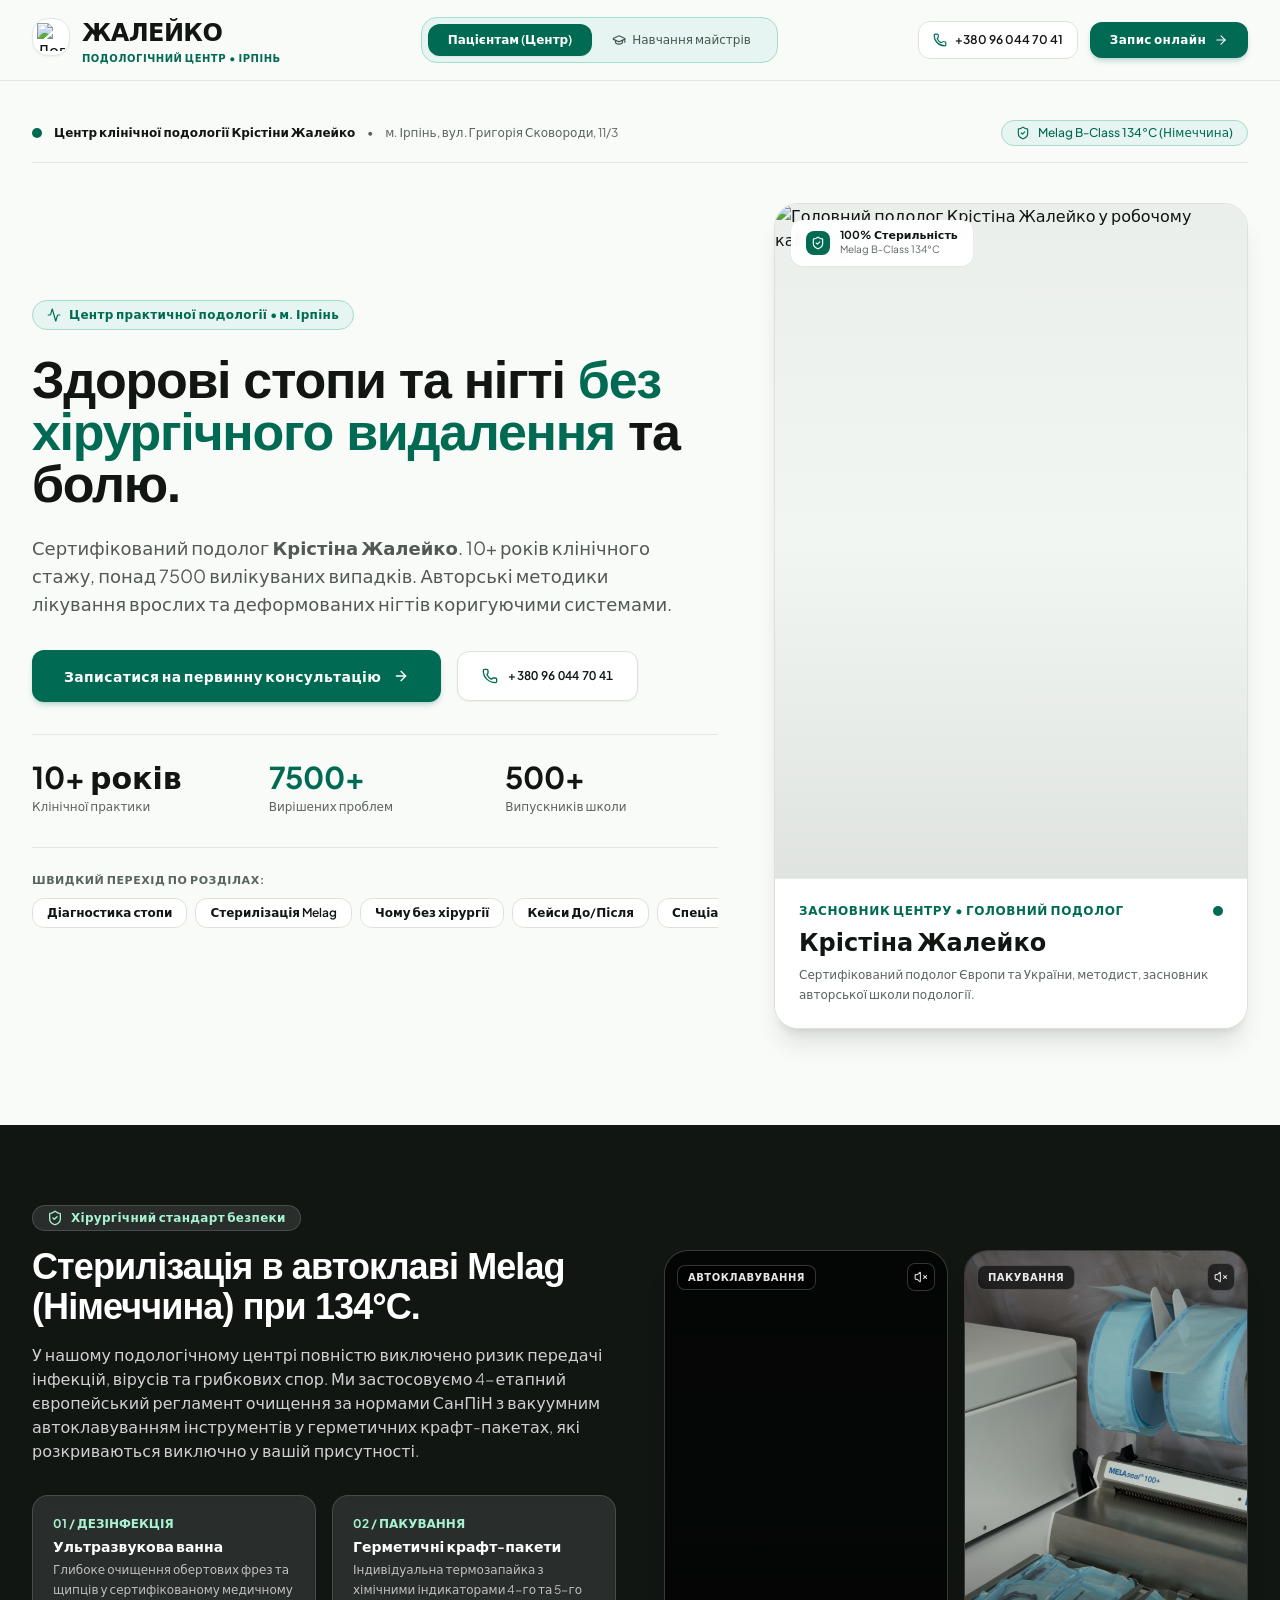
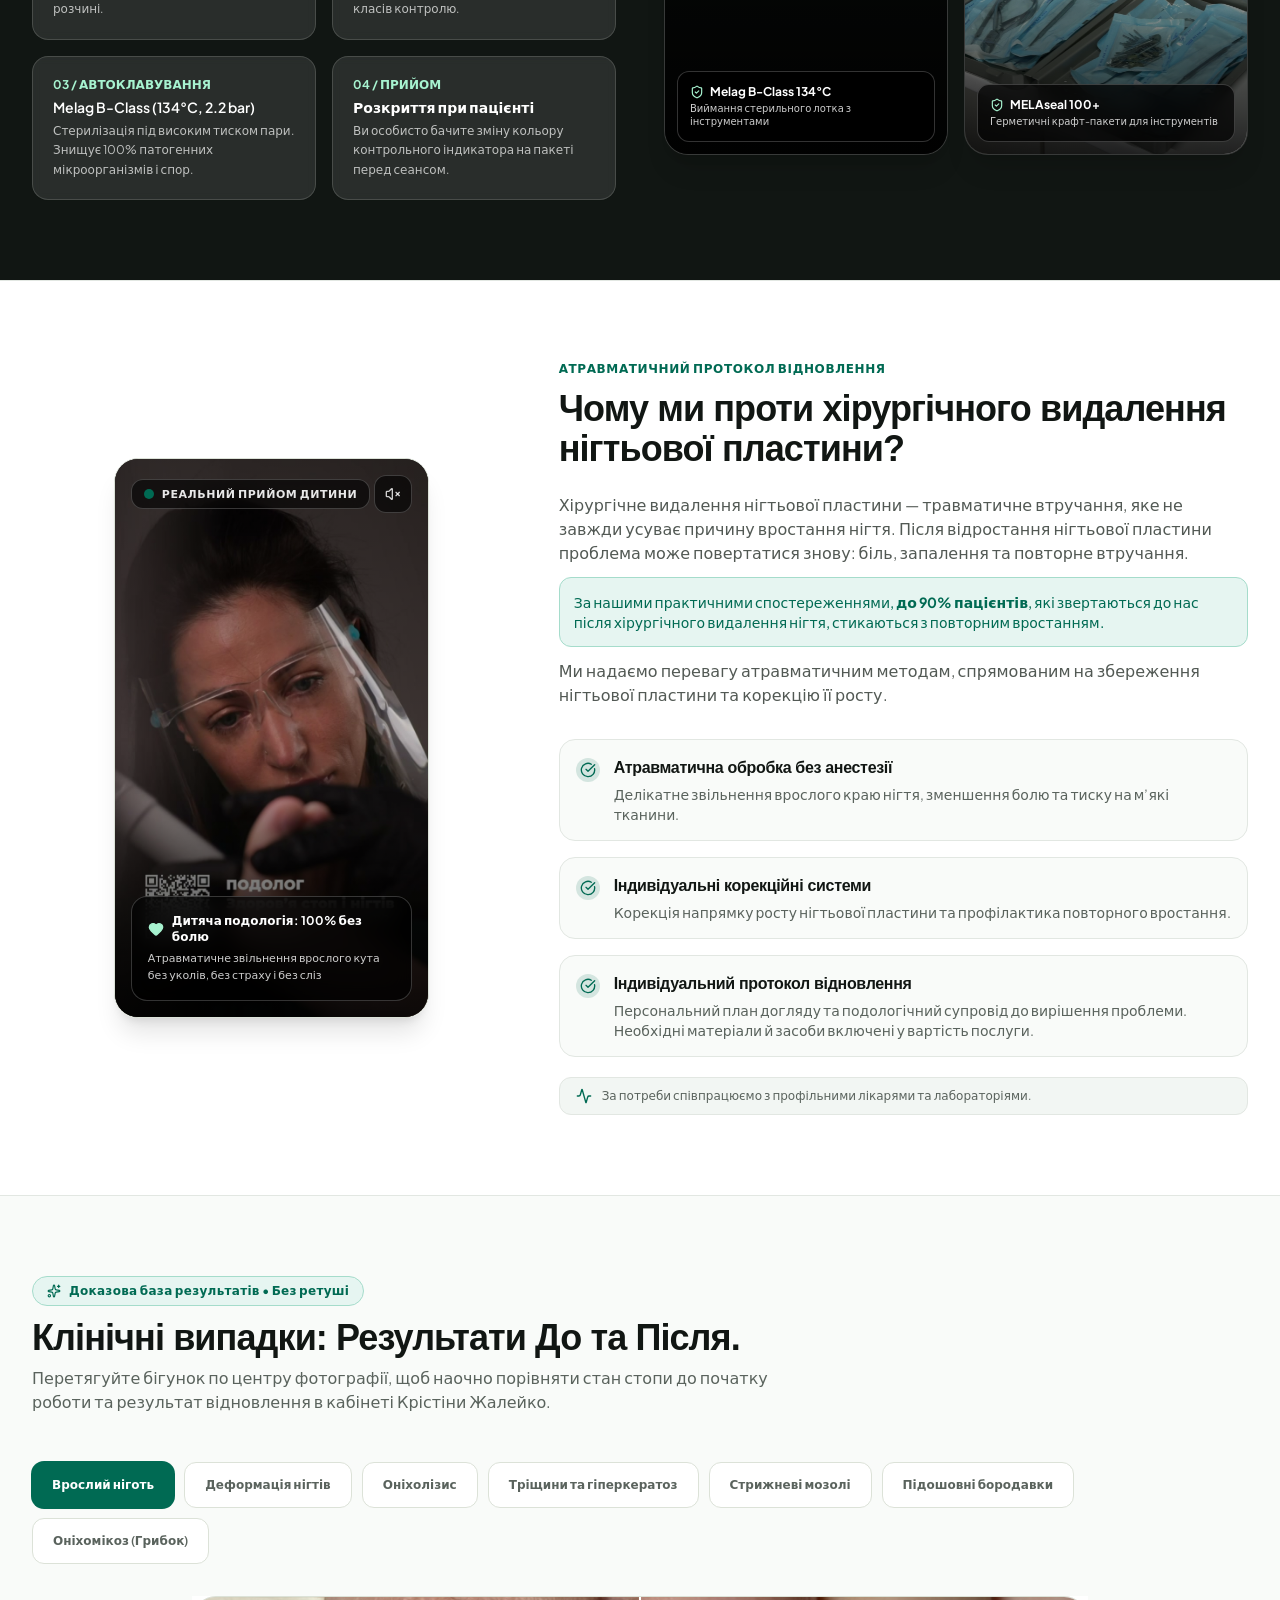
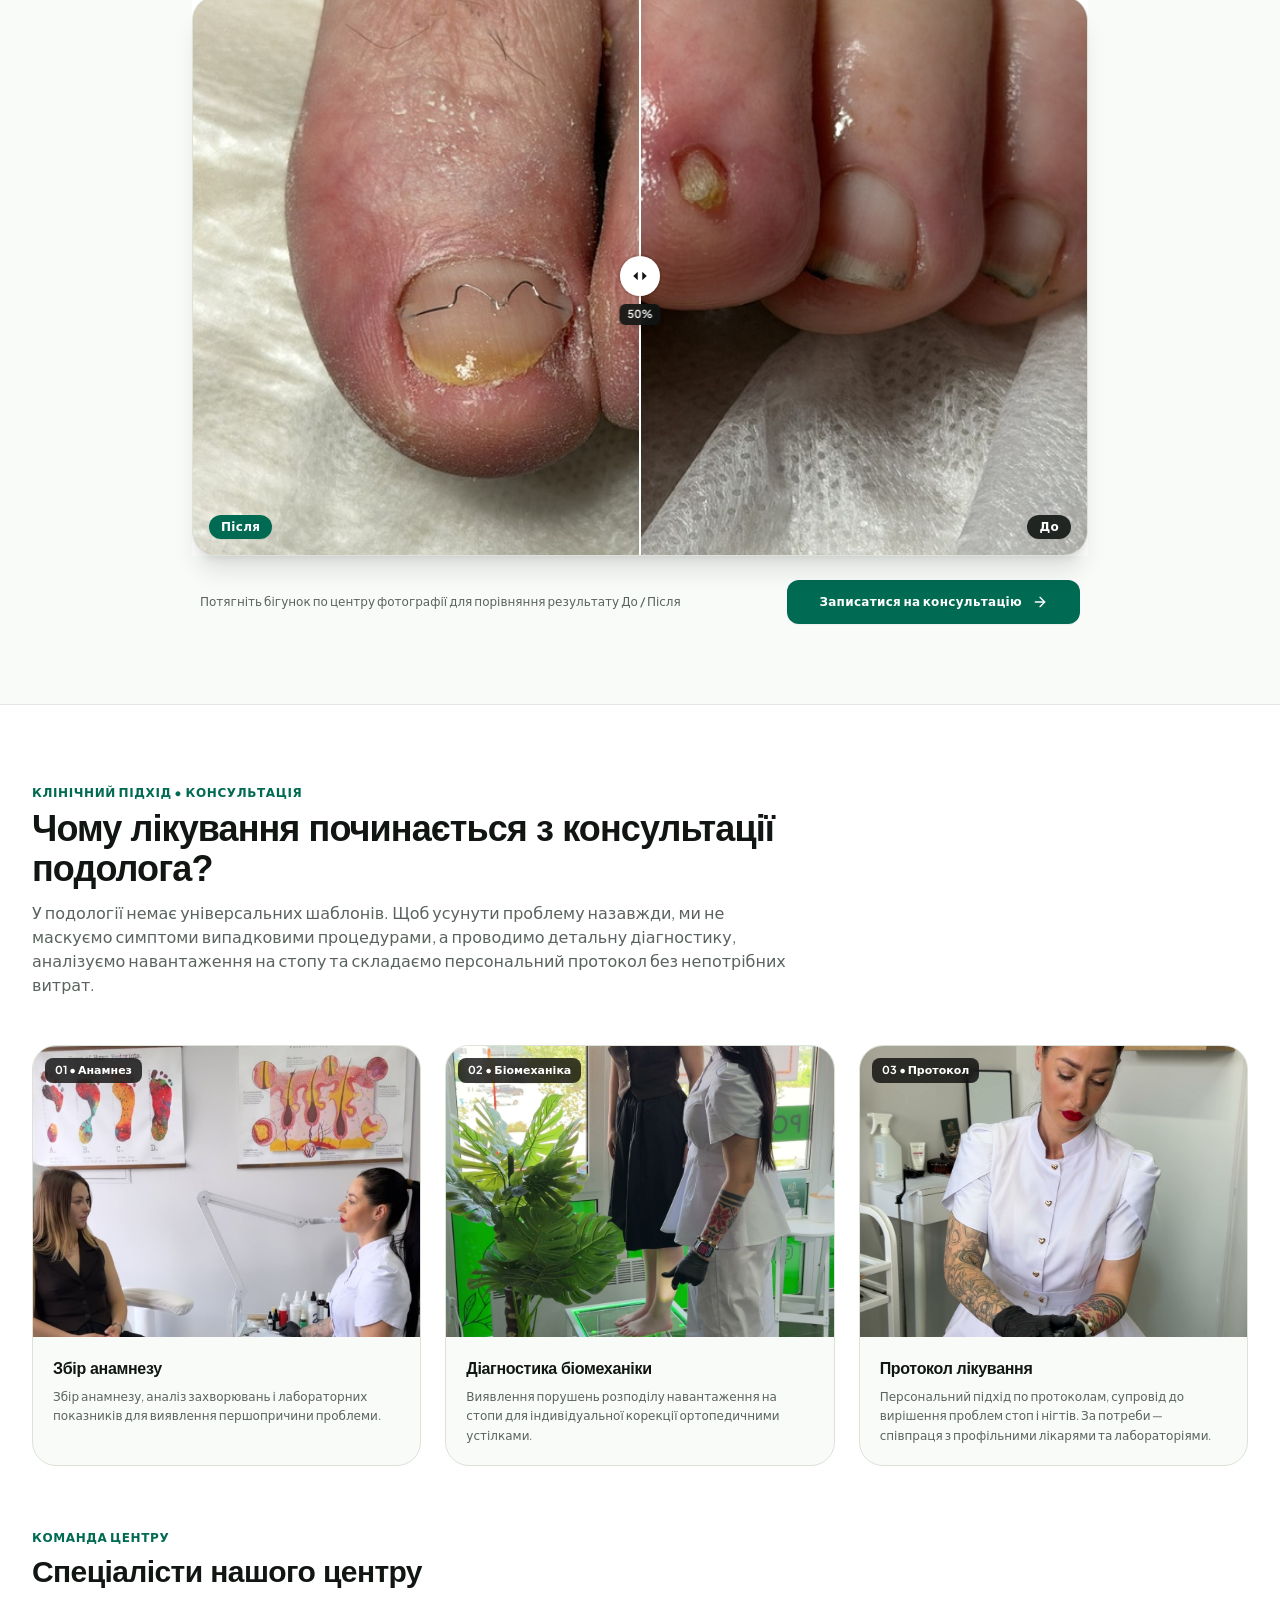
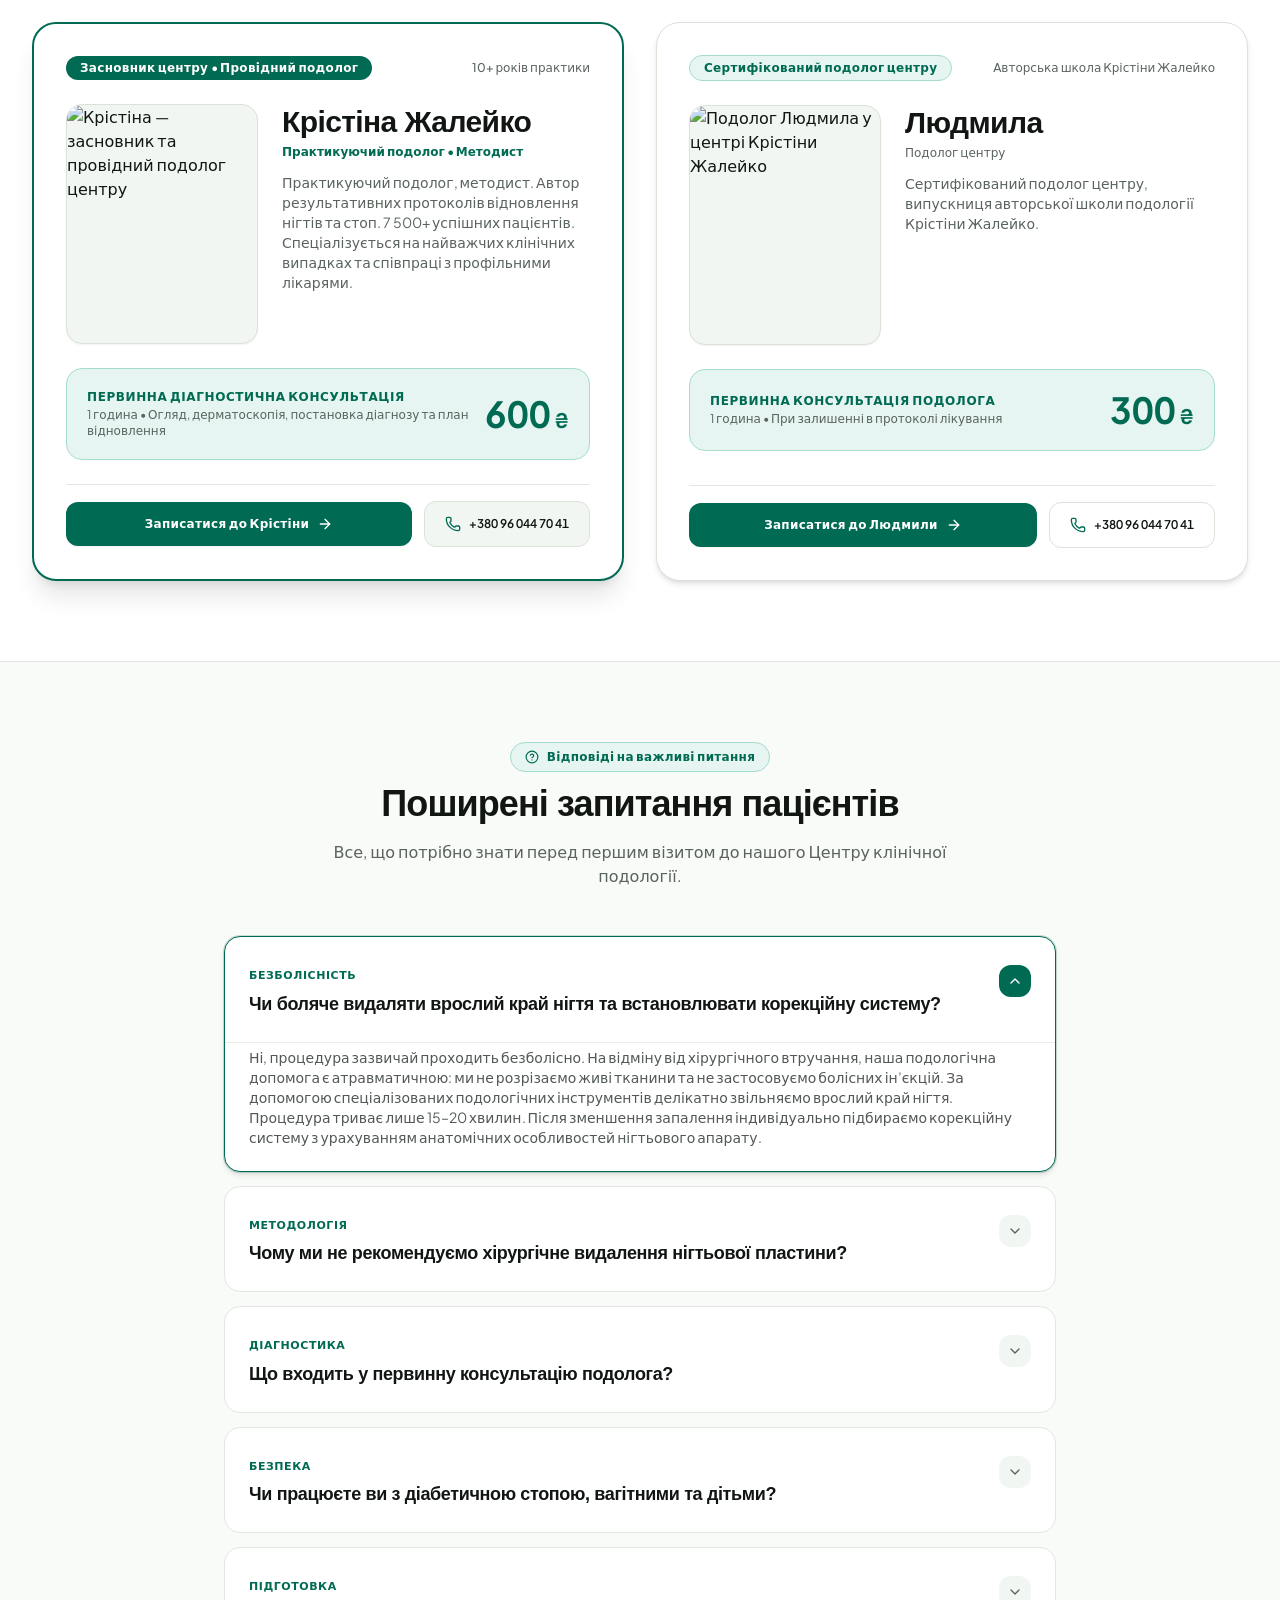
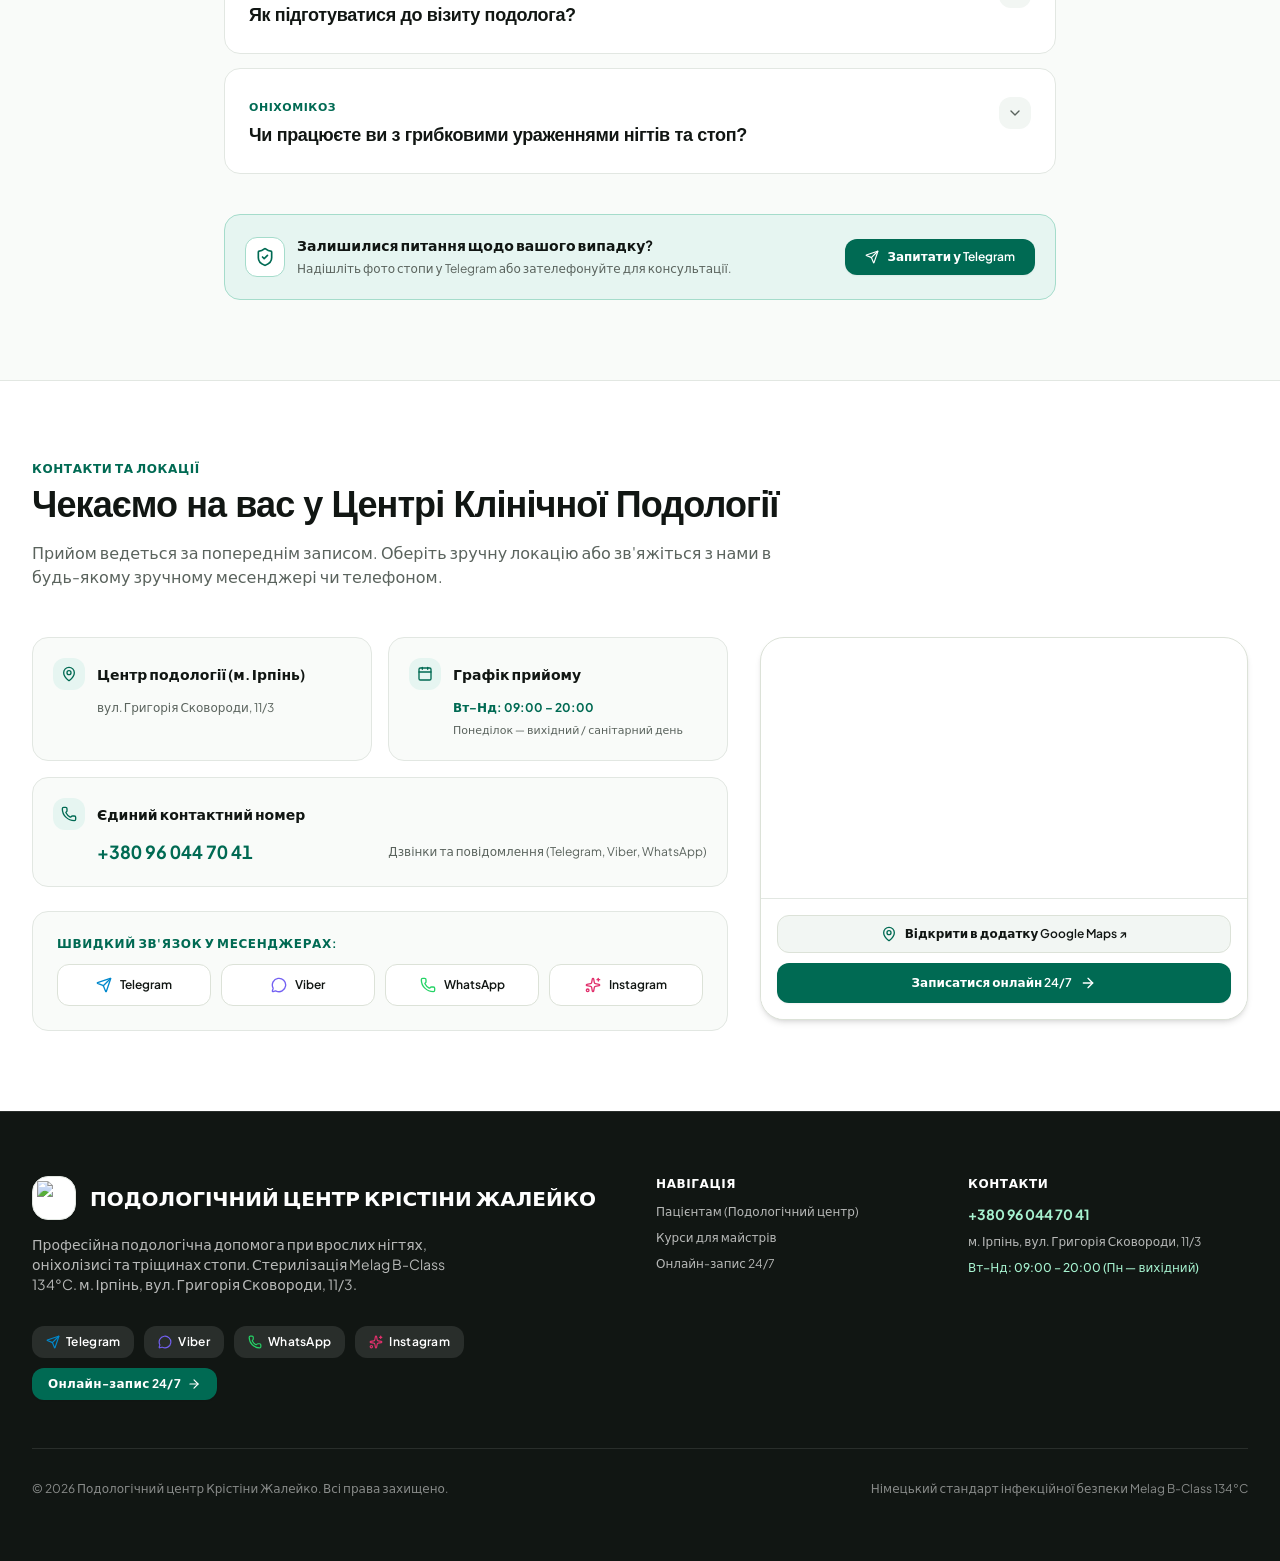
==== index.html @ 8fd2ee75 "feat(courses): update metrics to 10+ yrs/500+ grads, certificate terminology, 300/500 pricing, class" ====
<!doctype html>
<html lang="uk" class="scroll-smooth antialiased selection:bg-forest selection:text-white">
  <head>
    <meta charset="UTF-8" />
    <link rel="icon" type="image/jpeg" href="./images/logo-kz.jpg" />
    <meta name="viewport" content="width=device-width, initial-scale=1.0, viewport-fit=cover" />
    
    <title>Центр клінічної подології Крістіни Жалейко • Ірпінь | Офіційний сайт</title>
    <meta name="description" content="Преміальний центр клінічної подології Крістіни Жалейко в Ірпені. Безболісне відновлення нігтів титановою ниткою, лікування тріщин та оніхолізису за німецькими протоколами. Стерилізація Melag B-класу 134°C." />
    
    <!-- OpenGraph -->
    <meta property="og:type" content="website" />
    <meta property="og:title" content="Центр клінічної подології Крістіни Жалейко • Ірпінь" />
    <meta property="og:description" content="Здорові стопи та нігті без болю та хірургічних операцій. 8+ років клінічного досвіду. Онлайн-запис 24/7." />
    <meta property="og:image" content="./images/logo-kz.jpg" />

    <!-- Google Fonts: Plus Jakarta Sans (Clean, elegant European clinical typography) -->
    <link rel="preconnect" href="https://fonts.googleapis.com">
    <link rel="preconnect" href="https://fonts.gstatic.com" crossorigin>
    <link href="https://fonts.googleapis.com/css2?family=Plus+Jakarta+Sans:ital,wght@0,300..800;1,300..800&display=swap" rel="stylesheet">
    <script type="module" crossorigin src="./assets/index-DVSqwEWs.js"></script>
    <link rel="stylesheet" crossorigin href="./assets/index-DKhfhf4r.css">
  </head>
  <body class="bg-canvas text-obsidian min-h-screen selection:bg-forest selection:text-white">
    <div id="root"></div>
  </body>
</html>
---- assets/index-DKhfhf4r.css ----
*,:before,:after,::backdrop{--tw-border-spacing-x:0;--tw-border-spacing-y:0;--tw-translate-x:0;--tw-translate-y:0;--tw-rotate:0;--tw-skew-x:0;--tw-skew-y:0;--tw-scale-x:1;--tw-scale-y:1;--tw-pan-x: ;--tw-pan-y: ;--tw-pinch-zoom: ;--tw-scroll-snap-strictness:proximity;--tw-gradient-from-position: ;--tw-gradient-via-position: ;--tw-gradient-to-position: ;--tw-ordinal: ;--tw-slashed-zero: ;--tw-numeric-figure: ;--tw-numeric-spacing: ;--tw-numeric-fraction: ;--tw-ring-inset: ;--tw-ring-offset-width:0px;--tw-ring-offset-color:#fff;--tw-ring-color:#3b82f680;--tw-ring-offset-shadow:0 0 #0000;--tw-ring-shadow:0 0 #0000;--tw-shadow:0 0 #0000;--tw-shadow-colored:0 0 #0000;--tw-blur: ;--tw-brightness: ;--tw-contrast: ;--tw-grayscale: ;--tw-hue-rotate: ;--tw-invert: ;--tw-saturate: ;--tw-sepia: ;--tw-drop-shadow: ;--tw-backdrop-blur: ;--tw-backdrop-brightness: ;--tw-backdrop-contrast: ;--tw-backdrop-grayscale: ;--tw-backdrop-hue-rotate: ;--tw-backdrop-invert: ;--tw-backdrop-opacity: ;--tw-backdrop-saturate: ;--tw-backdrop-sepia: ;--tw-contain-size: ;--tw-contain-layout: ;--tw-contain-paint: ;--tw-contain-style: }*,:before,:after{box-sizing:border-box;border:0 solid #e5e7eb}:before,:after{--tw-content:""}html,:host{-webkit-text-size-adjust:100%;tab-size:4;font-feature-settings:normal;font-variation-settings:normal;-webkit-tap-highlight-color:transparent;font-family:Plus Jakarta Sans,system-ui,sans-serif;line-height:1.5}body{line-height:inherit;margin:0}hr{height:0;color:inherit;border-top-width:1px}abbr:where([title]){-webkit-text-decoration:underline dotted;text-decoration:underline dotted}h1,h2,h3,h4,h5,h6{font-size:inherit;font-weight:inherit}a{color:inherit;-webkit-text-decoration:inherit;text-decoration:inherit}b,strong{font-weight:bolder}code,kbd,samp,pre{font-feature-settings:normal;font-variation-settings:normal;font-family:Plus Jakarta Sans,system-ui,sans-serif;font-size:1em}small{font-size:80%}sub,sup{vertical-align:baseline;font-size:75%;line-height:0;position:relative}sub{bottom:-.25em}sup{top:-.5em}table{text-indent:0;border-color:inherit;border-collapse:collapse}button,input,optgroup,select,textarea{font-feature-settings:inherit;font-variation-settings:inherit;font-family:inherit;font-size:100%;font-weight:inherit;line-height:inherit;letter-spacing:inherit;color:inherit;margin:0;padding:0}button,select{text-transform:none}button,input:where([type=button]),input:where([type=reset]),input:where([type=submit]){-webkit-appearance:button;background-color:#0000;background-image:none}:-moz-focusring{outline:auto}:-moz-ui-invalid{box-shadow:none}progress{vertical-align:baseline}::-webkit-inner-spin-button{height:auto}::-webkit-outer-spin-button{height:auto}[type=search]{-webkit-appearance:textfield;outline-offset:-2px}::-webkit-search-decoration{-webkit-appearance:none}::-webkit-file-upload-button{-webkit-appearance:button;font:inherit}summary{display:list-item}blockquote,dl,dd,h1,h2,h3,h4,h5,h6,hr,figure,p,pre{margin:0}fieldset{margin:0;padding:0}legend{padding:0}ol,ul,menu{margin:0;padding:0;list-style:none}dialog{padding:0}textarea{resize:vertical}input::-moz-placeholder{opacity:1;color:#9ca3af}textarea::-moz-placeholder{opacity:1;color:#9ca3af}input::placeholder,textarea::placeholder{opacity:1;color:#9ca3af}button,[role=button]{cursor:pointer}:disabled{cursor:default}img,svg,video,canvas,audio,iframe,embed,object{vertical-align:middle;display:block}img,video{max-width:100%;height:auto}[hidden]:where(:not([hidden=until-found])){display:none}:root{--canvas:#f9fbf9;--obsidian:#111613;--forest:#006a53;--forest-deep:#005240;--forest-subtle:#e6f5f1;--gold:#c6a564;--carmine:#e02b37}body{color:#111613;-webkit-font-smoothing:antialiased;-moz-osx-font-smoothing:grayscale;background-color:#f9fbf9;font-family:Plus Jakarta Sans,-apple-system,BlinkMacSystemFont,Segoe UI,Roboto,sans-serif;overflow-x:hidden}h1,h2,h3,h4,h5,h6{letter-spacing:-.02em;font-family:Outfit,-apple-system,BlinkMacSystemFont,sans-serif}.pointer-events-none{pointer-events:none}.pointer-events-auto{pointer-events:auto}.fixed{position:fixed}.absolute{position:absolute}.relative{position:relative}.sticky{position:sticky}.inset-0{inset:0}.inset-x-0{left:0;right:0}.inset-y-0{top:0;bottom:0}.bottom-0{bottom:0}.bottom-3{bottom:.75rem}.bottom-4{bottom:1rem}.left-0{left:0}.left-1\/2{left:50%}.left-1\/3{left:33.3333%}.left-3{left:.75rem}.left-4{left:1rem}.right-0{right:0}.right-3{right:.75rem}.right-4{right:1rem}.top-0{top:0}.top-3{top:.75rem}.top-4{top:1rem}.top-\[calc\(100\%\+8px\)\]{top:calc(100% + 8px)}.isolate{isolation:isolate}.-z-10{z-index:-10}.z-0{z-index:0}.z-10{z-index:10}.z-20{z-index:20}.z-30{z-index:30}.z-40{z-index:40}.z-50{z-index:50}.z-\[60\]{z-index:60}.mx-auto{margin-left:auto;margin-right:auto}.my-1{margin-top:.25rem;margin-bottom:.25rem}.my-6{margin-top:1.5rem;margin-bottom:1.5rem}.mb-0\.5{margin-bottom:.125rem}.mb-1{margin-bottom:.25rem}.mb-1\.5{margin-bottom:.375rem}.mb-10{margin-bottom:2.5rem}.mb-12{margin-bottom:3rem}.mb-16{margin-bottom:4rem}.mb-2{margin-bottom:.5rem}.mb-2\.5{margin-bottom:.625rem}.mb-20{margin-bottom:5rem}.mb-3{margin-bottom:.75rem}.mb-3\.5{margin-bottom:.875rem}.mb-4{margin-bottom:1rem}.mb-5{margin-bottom:1.25rem}.mb-6{margin-bottom:1.5rem}.mb-8{margin-bottom:2rem}.ml-0\.5{margin-left:.125rem}.ml-1{margin-left:.25rem}.ml-2{margin-left:.5rem}.mt-0\.5{margin-top:.125rem}.mt-1{margin-top:.25rem}.mt-10{margin-top:2.5rem}.mt-2{margin-top:.5rem}.mt-2\.5{margin-top:.625rem}.mt-3{margin-top:.75rem}.mt-5{margin-top:1.25rem}.mt-6{margin-top:1.5rem}.mt-8{margin-top:2rem}.line-clamp-2{-webkit-line-clamp:2;-webkit-box-orient:vertical;display:-webkit-box;overflow:hidden}.block{display:block}.inline-block{display:inline-block}.inline{display:inline}.flex{display:flex}.inline-flex{display:inline-flex}.grid{display:grid}.hidden{display:none}.aspect-\[16\/10\]{aspect-ratio:16/10}.aspect-\[4\/3\]{aspect-ratio:4/3}.aspect-\[4\/5\]{aspect-ratio:4/5}.aspect-\[9\/16\]{aspect-ratio:9/16}.size-10{width:2.5rem;height:2.5rem}.h-1\.5{height:.375rem}.h-10{height:2.5rem}.h-11{height:2.75rem}.h-12{height:3rem}.h-14{height:3.5rem}.h-16{height:4rem}.h-2{height:.5rem}.h-2\.5{height:.625rem}.h-20{height:5rem}.h-3{height:.75rem}.h-3\.5{height:.875rem}.h-4{height:1rem}.h-48{height:12rem}.h-5{height:1.25rem}.h-6{height:1.5rem}.h-64{height:16rem}.h-7{height:1.75rem}.h-8{height:2rem}.h-9{height:2.25rem}.h-96{height:24rem}.h-full{height:100%}.h-px{height:1px}.max-h-\[560px\]{max-height:560px}.max-h-\[580px\]{max-height:580px}.min-h-\[440px\]{min-height:440px}.min-h-\[46px\]{min-height:46px}.min-h-\[480px\]{min-height:480px}.min-h-screen{min-height:100vh}.w-0\.5{width:.125rem}.w-1\.5{width:.375rem}.w-10{width:2.5rem}.w-11{width:2.75rem}.w-12{width:3rem}.w-14{width:3.5rem}.w-16{width:4rem}.w-2{width:.5rem}.w-2\.5{width:.625rem}.w-3{width:.75rem}.w-3\.5{width:.875rem}.w-4{width:1rem}.w-48{width:12rem}.w-5{width:1.25rem}.w-6{width:1.5rem}.w-64{width:16rem}.w-7{width:1.75rem}.w-8{width:2rem}.w-9{width:2.25rem}.w-96{width:24rem}.w-full{width:100%}.min-w-0{min-width:0}.max-w-2xl{max-width:42rem}.max-w-3xl{max-width:48rem}.max-w-4xl{max-width:56rem}.max-w-7xl{max-width:80rem}.max-w-\[320px\]{max-width:320px}.max-w-\[48\%\]{max-width:48%}.max-w-md{max-width:28rem}.max-w-sm{max-width:24rem}.max-w-xl{max-width:36rem}.flex-1{flex:1}.shrink{flex-shrink:1}.shrink-0{flex-shrink:0}.-translate-x-1\/2{--tw-translate-x:-50%;transform:translate(var(--tw-translate-x), var(--tw-translate-y)) rotate(var(--tw-rotate)) skewX(var(--tw-skew-x)) skewY(var(--tw-skew-y)) scaleX(var(--tw-scale-x)) scaleY(var(--tw-scale-y))}.translate-y-0{--tw-translate-y:0px;transform:translate(var(--tw-translate-x), var(--tw-translate-y)) rotate(var(--tw-rotate)) skewX(var(--tw-skew-x)) skewY(var(--tw-skew-y)) scaleX(var(--tw-scale-x)) scaleY(var(--tw-scale-y))}.translate-y-full{--tw-translate-y:100%;transform:translate(var(--tw-translate-x), var(--tw-translate-y)) rotate(var(--tw-rotate)) skewX(var(--tw-skew-x)) skewY(var(--tw-skew-y)) scaleX(var(--tw-scale-x)) scaleY(var(--tw-scale-y))}.rotate-180{--tw-rotate:180deg;transform:translate(var(--tw-translate-x), var(--tw-translate-y)) rotate(var(--tw-rotate)) skewX(var(--tw-skew-x)) skewY(var(--tw-skew-y)) scaleX(var(--tw-scale-x)) scaleY(var(--tw-scale-y))}.transform{transform:translate(var(--tw-translate-x), var(--tw-translate-y)) rotate(var(--tw-rotate)) skewX(var(--tw-skew-x)) skewY(var(--tw-skew-y)) scaleX(var(--tw-scale-x)) scaleY(var(--tw-scale-y))}@keyframes pulse{50%{opacity:.5}}.animate-pulse{animation:2s cubic-bezier(.4,0,.6,1) infinite pulse}.cursor-ew-resize{cursor:ew-resize}.cursor-ns-resize{cursor:ns-resize}.cursor-pointer{cursor:pointer}.touch-none{touch-action:none}.select-none{-webkit-user-select:none;user-select:none}.snap-x{scroll-snap-type:x var(--tw-scroll-snap-strictness)}.scroll-mt-24{scroll-margin-top:6rem}.grid-cols-1{grid-template-columns:repeat(1,minmax(0,1fr))}.grid-cols-2{grid-template-columns:repeat(2,minmax(0,1fr))}.grid-cols-3{grid-template-columns:repeat(3,minmax(0,1fr))}.grid-cols-4{grid-template-columns:repeat(4,minmax(0,1fr))}.flex-col{flex-direction:column}.flex-wrap{flex-wrap:wrap}.items-start{align-items:flex-start}.items-center{align-items:center}.items-baseline{align-items:baseline}.items-stretch{align-items:stretch}.justify-end{justify-content:flex-end}.justify-center{justify-content:center}.justify-between{justify-content:space-between}.gap-1{gap:.25rem}.gap-1\.5{gap:.375rem}.gap-10{gap:2.5rem}.gap-12{gap:3rem}.gap-2{gap:.5rem}.gap-2\.5{gap:.625rem}.gap-3{gap:.75rem}.gap-3\.5{gap:.875rem}.gap-4{gap:1rem}.gap-6{gap:1.5rem}.gap-8{gap:2rem}.space-y-1\.5>:not([hidden])~:not([hidden]){--tw-space-y-reverse:0;margin-top:calc(.375rem * calc(1 - var(--tw-space-y-reverse)));margin-bottom:calc(.375rem * var(--tw-space-y-reverse))}.space-y-12>:not([hidden])~:not([hidden]){--tw-space-y-reverse:0;margin-top:calc(3rem * calc(1 - var(--tw-space-y-reverse)));margin-bottom:calc(3rem * var(--tw-space-y-reverse))}.space-y-2>:not([hidden])~:not([hidden]){--tw-space-y-reverse:0;margin-top:calc(.5rem * calc(1 - var(--tw-space-y-reverse)));margin-bottom:calc(.5rem * var(--tw-space-y-reverse))}.space-y-2\.5>:not([hidden])~:not([hidden]){--tw-space-y-reverse:0;margin-top:calc(.625rem * calc(1 - var(--tw-space-y-reverse)));margin-bottom:calc(.625rem * var(--tw-space-y-reverse))}.space-y-3>:not([hidden])~:not([hidden]){--tw-space-y-reverse:0;margin-top:calc(.75rem * calc(1 - var(--tw-space-y-reverse)));margin-bottom:calc(.75rem * var(--tw-space-y-reverse))}.space-y-3\.5>:not([hidden])~:not([hidden]){--tw-space-y-reverse:0;margin-top:calc(.875rem * calc(1 - var(--tw-space-y-reverse)));margin-bottom:calc(.875rem * var(--tw-space-y-reverse))}.space-y-4>:not([hidden])~:not([hidden]){--tw-space-y-reverse:0;margin-top:calc(1rem * calc(1 - var(--tw-space-y-reverse)));margin-bottom:calc(1rem * var(--tw-space-y-reverse))}.space-y-6>:not([hidden])~:not([hidden]){--tw-space-y-reverse:0;margin-top:calc(1.5rem * calc(1 - var(--tw-space-y-reverse)));margin-bottom:calc(1.5rem * var(--tw-space-y-reverse))}.overflow-hidden{overflow:hidden}.overflow-x-auto{overflow-x:auto}.overflow-y-auto{overflow-y:auto}.overflow-x-hidden{overflow-x:hidden}.scroll-smooth{scroll-behavior:smooth}.truncate{text-overflow:ellipsis;white-space:nowrap;overflow:hidden}.whitespace-nowrap{white-space:nowrap}.rounded-2xl{border-radius:1rem}.rounded-3xl{border-radius:1.5rem}.rounded-bento{border-radius:28px}.rounded-full{border-radius:9999px}.rounded-lg{border-radius:.5rem}.rounded-md{border-radius:.375rem}.rounded-xl{border-radius:.75rem}.rounded-b{border-bottom-right-radius:.25rem;border-bottom-left-radius:.25rem}.border{border-width:1px}.border-2{border-width:2px}.border-y{border-top-width:1px;border-bottom-width:1px}.border-b{border-bottom-width:1px}.border-t{border-top-width:1px}.border-\[\#006A53\]{--tw-border-opacity:1;border-color:rgb(0 106 83/var(--tw-border-opacity,1))}.border-\[\#A5DCCB\]{--tw-border-opacity:1;border-color:rgb(165 220 203/var(--tw-border-opacity,1))}.border-\[\#DCE2D8\]{--tw-border-opacity:1;border-color:rgb(220 226 216/var(--tw-border-opacity,1))}.border-\[\#E1306C\]\/30{border-color:#e1306c4d}.border-\[\#E2E7E2\]{--tw-border-opacity:1;border-color:rgb(226 231 226/var(--tw-border-opacity,1))}.border-\[\#E2E7E2\]\/50{border-color:#e2e7e280}.border-\[\#E8EDE5\]{--tw-border-opacity:1;border-color:rgb(232 237 229/var(--tw-border-opacity,1))}.border-obsidian-border{--tw-border-opacity:1;border-color:rgb(36 43 38/var(--tw-border-opacity,1))}.border-obsidian\/15{border-color:#11161326}.border-steel-border{--tw-border-opacity:1;border-color:rgb(226 231 226/var(--tw-border-opacity,1))}.border-steel-border\/80{border-color:#e2e7e2cc}.border-white\/10{border-color:#ffffff1a}.border-white\/15{border-color:#ffffff26}.border-white\/20{border-color:#fff3}.border-white\/60{border-color:#fff9}.border-white\/70{border-color:#ffffffb3}.bg-\[\#006A53\]{--tw-bg-opacity:1;background-color:rgb(0 106 83/var(--tw-bg-opacity,1))}.bg-\[\#006A53\]\/15{background-color:#006a5326}.bg-\[\#0088cc\]\/10{background-color:#0088cc1a}.bg-\[\#111613\]{--tw-bg-opacity:1;background-color:rgb(17 22 19/var(--tw-bg-opacity,1))}.bg-\[\#25D366\]\/10{background-color:#25d3661a}.bg-\[\#7360f2\]\/10{background-color:#7360f21a}.bg-\[\#E1306C\]\/10{background-color:#e1306c1a}.bg-\[\#E6F5F1\]{--tw-bg-opacity:1;background-color:rgb(230 245 241/var(--tw-bg-opacity,1))}.bg-\[\#E6F5F1\]\/40{background-color:#e6f5f166}.bg-\[\#F2F6F3\]{--tw-bg-opacity:1;background-color:rgb(242 246 243/var(--tw-bg-opacity,1))}.bg-\[\#F9FBF9\]{--tw-bg-opacity:1;background-color:rgb(249 251 249/var(--tw-bg-opacity,1))}.bg-\[\#F9FBF9\]\/95{background-color:#f9fbf9f2}.bg-black{--tw-bg-opacity:1;background-color:rgb(0 0 0/var(--tw-bg-opacity,1))}.bg-black\/30{background-color:#0000004d}.bg-black\/40{background-color:#0006}.bg-black\/60{background-color:#0009}.bg-black\/70{background-color:#000000b3}.bg-black\/75{background-color:#000000bf}.bg-black\/90{background-color:#000000e6}.bg-canvas{--tw-bg-opacity:1;background-color:rgb(249 251 249/var(--tw-bg-opacity,1))}.bg-canvas-subtle{--tw-bg-opacity:1;background-color:rgb(242 246 243/var(--tw-bg-opacity,1))}.bg-canvas\/90{background-color:#f9fbf9e6}.bg-carmine{--tw-bg-opacity:1;background-color:rgb(224 43 55/var(--tw-bg-opacity,1))}.bg-carmine\/10{background-color:#e02b371a}.bg-forest{--tw-bg-opacity:1;background-color:rgb(0 106 83/var(--tw-bg-opacity,1))}.bg-forest-light{--tw-bg-opacity:1;background-color:rgb(10 143 111/var(--tw-bg-opacity,1))}.bg-forest-subtle{--tw-bg-opacity:1;background-color:rgb(230 245 241/var(--tw-bg-opacity,1))}.bg-forest\/10{background-color:#006a531a}.bg-forest\/20{background-color:#006a5333}.bg-forest\/5{background-color:#006a530d}.bg-forest\/80{background-color:#006a53cc}.bg-obsidian{--tw-bg-opacity:1;background-color:rgb(17 22 19/var(--tw-bg-opacity,1))}.bg-obsidian-card{--tw-bg-opacity:1;background-color:rgb(22 27 24/var(--tw-bg-opacity,1))}.bg-obsidian\/90{background-color:#111613e6}.bg-obsidian\/95{background-color:#111613f2}.bg-steel-border{--tw-bg-opacity:1;background-color:rgb(226 231 226/var(--tw-bg-opacity,1))}.bg-transparent{background-color:#0000}.bg-white{--tw-bg-opacity:1;background-color:rgb(255 255 255/var(--tw-bg-opacity,1))}.bg-white\/10{background-color:#ffffff1a}.bg-white\/5{background-color:#ffffff0d}.bg-white\/80{background-color:#fffc}.bg-white\/90{background-color:#ffffffe6}.bg-white\/95{background-color:#fffffff2}.bg-gradient-to-t{background-image:linear-gradient(to top, var(--tw-gradient-stops))}.from-black\/25{--tw-gradient-from:#00000040 var(--tw-gradient-from-position);--tw-gradient-to:#0000 var(--tw-gradient-to-position);--tw-gradient-stops:var(--tw-gradient-from), var(--tw-gradient-to)}.from-black\/85{--tw-gradient-from:#000000d9 var(--tw-gradient-from-position);--tw-gradient-to:#0000 var(--tw-gradient-to-position);--tw-gradient-stops:var(--tw-gradient-from), var(--tw-gradient-to)}.from-obsidian{--tw-gradient-from:#111613 var(--tw-gradient-from-position);--tw-gradient-to:#11161300 var(--tw-gradient-to-position);--tw-gradient-stops:var(--tw-gradient-from), var(--tw-gradient-to)}.via-black\/15{--tw-gradient-to:#0000 var(--tw-gradient-to-position);--tw-gradient-stops:var(--tw-gradient-from), #00000026 var(--tw-gradient-via-position), var(--tw-gradient-to)}.via-black\/35{--tw-gradient-to:#0000 var(--tw-gradient-to-position);--tw-gradient-stops:var(--tw-gradient-from), #00000059 var(--tw-gradient-via-position), var(--tw-gradient-to)}.via-obsidian\/30{--tw-gradient-to:#11161300 var(--tw-gradient-to-position);--tw-gradient-stops:var(--tw-gradient-from), #1116134d var(--tw-gradient-via-position), var(--tw-gradient-to)}.via-transparent{--tw-gradient-to:#0000 var(--tw-gradient-to-position);--tw-gradient-stops:var(--tw-gradient-from), transparent var(--tw-gradient-via-position), var(--tw-gradient-to)}.to-black\/10{--tw-gradient-to:#0000001a var(--tw-gradient-to-position)}.to-black\/30{--tw-gradient-to:#0000004d var(--tw-gradient-to-position)}.to-black\/40{--tw-gradient-to:#0006 var(--tw-gradient-to-position)}.to-transparent{--tw-gradient-to:transparent var(--tw-gradient-to-position)}.fill-amber-500{fill:#f59e0b}.fill-carmine{fill:#e02b37}.fill-current{fill:currentColor}.object-contain{-o-object-fit:contain;object-fit:contain}.object-cover{-o-object-fit:cover;object-fit:cover}.object-center{-o-object-position:center;object-position:center}.object-top{-o-object-position:top;object-position:top}.p-1{padding:.25rem}.p-1\.5{padding:.375rem}.p-2{padding:.5rem}.p-2\.5{padding:.625rem}.p-3{padding:.75rem}.p-3\.5{padding:.875rem}.p-4{padding:1rem}.p-5{padding:1.25rem}.p-6{padding:1.5rem}.p-7{padding:1.75rem}.p-8{padding:2rem}.px-2{padding-left:.5rem;padding-right:.5rem}.px-2\.5{padding-left:.625rem;padding-right:.625rem}.px-3{padding-left:.75rem;padding-right:.75rem}.px-3\.5{padding-left:.875rem;padding-right:.875rem}.px-4{padding-left:1rem;padding-right:1rem}.px-5{padding-left:1.25rem;padding-right:1.25rem}.px-6{padding-left:1.5rem;padding-right:1.5rem}.px-8{padding-left:2rem;padding-right:2rem}.py-0\.5{padding-top:.125rem;padding-bottom:.125rem}.py-1{padding-top:.25rem;padding-bottom:.25rem}.py-1\.5{padding-top:.375rem;padding-bottom:.375rem}.py-12{padding-top:3rem;padding-bottom:3rem}.py-16{padding-top:4rem;padding-bottom:4rem}.py-2{padding-top:.5rem;padding-bottom:.5rem}.py-2\.5{padding-top:.625rem;padding-bottom:.625rem}.py-20{padding-top:5rem;padding-bottom:5rem}.py-3{padding-top:.75rem;padding-bottom:.75rem}.py-3\.5{padding-top:.875rem;padding-bottom:.875rem}.py-4{padding-top:1rem;padding-bottom:1rem}.py-5{padding-top:1.25rem;padding-bottom:1.25rem}.py-6{padding-top:1.5rem;padding-bottom:1.5rem}.pb-1{padding-bottom:.25rem}.pb-12{padding-bottom:3rem}.pb-16{padding-bottom:4rem}.pb-20{padding-bottom:5rem}.pb-28{padding-bottom:7rem}.pb-4{padding-bottom:1rem}.pb-40{padding-bottom:10rem}.pb-6{padding-bottom:1.5rem}.pb-\[max\(0\.625rem\,env\(safe-area-inset-bottom\)\)\]{padding-bottom:max(.625rem, env(safe-area-inset-bottom))}.pl-11{padding-left:2.75rem}.pt-1{padding-top:.25rem}.pt-16{padding-top:4rem}.pt-2{padding-top:.5rem}.pt-20{padding-top:5rem}.pt-24{padding-top:6rem}.pt-28{padding-top:7rem}.pt-32{padding-top:8rem}.pt-4{padding-top:1rem}.pt-6{padding-top:1.5rem}.pt-8{padding-top:2rem}.text-left{text-align:left}.text-center{text-align:center}.font-body,.font-display,.font-mono{font-family:Plus Jakarta Sans,system-ui,sans-serif}.text-2xl{font-size:1.5rem;line-height:2rem}.text-3xl{font-size:1.875rem;line-height:2.25rem}.text-\[10px\]{font-size:10px}.text-\[11px\]{font-size:11px}.text-\[15px\]{font-size:15px}.text-\[9px\]{font-size:9px}.text-base{font-size:1rem;line-height:1.5rem}.text-lg{font-size:1.125rem;line-height:1.75rem}.text-sm{font-size:.875rem;line-height:1.25rem}.text-xl{font-size:1.25rem;line-height:1.75rem}.text-xs{font-size:.75rem;line-height:1rem}.font-black{font-weight:900}.font-bold{font-weight:700}.font-light{font-weight:300}.font-medium{font-weight:500}.font-normal{font-weight:400}.font-semibold{font-weight:600}.uppercase{text-transform:uppercase}.italic{font-style:italic}.tabular-nums{--tw-numeric-spacing:tabular-nums;font-variant-numeric:var(--tw-ordinal) var(--tw-slashed-zero) var(--tw-numeric-figure) var(--tw-numeric-spacing) var(--tw-numeric-fraction)}.leading-\[1\.12\]{line-height:1.12}.leading-\[1\.15\]{line-height:1.15}.leading-none{line-height:1}.leading-normal{line-height:1.5}.leading-relaxed{line-height:1.625}.leading-snug{line-height:1.375}.leading-tight{line-height:1.25}.tracking-normal{letter-spacing:0}.tracking-tight{letter-spacing:-.025em}.tracking-wide{letter-spacing:.025em}.tracking-wider{letter-spacing:.05em}.tracking-widest{letter-spacing:.1em}.text-\[\#006A53\]{--tw-text-opacity:1;color:rgb(0 106 83/var(--tw-text-opacity,1))}.text-\[\#0088cc\]{--tw-text-opacity:1;color:rgb(0 136 204/var(--tw-text-opacity,1))}.text-\[\#111613\]{--tw-text-opacity:1;color:rgb(17 22 19/var(--tw-text-opacity,1))}.text-\[\#25D366\]{--tw-text-opacity:1;color:rgb(37 211 102/var(--tw-text-opacity,1))}.text-\[\#4A554E\]{--tw-text-opacity:1;color:rgb(74 85 78/var(--tw-text-opacity,1))}.text-\[\#525954\]{--tw-text-opacity:1;color:rgb(82 89 84/var(--tw-text-opacity,1))}.text-\[\#5A635D\]{--tw-text-opacity:1;color:rgb(90 99 93/var(--tw-text-opacity,1))}.text-\[\#7360f2\]{--tw-text-opacity:1;color:rgb(115 96 242/var(--tw-text-opacity,1))}.text-\[\#A7F3D0\]{--tw-text-opacity:1;color:rgb(167 243 208/var(--tw-text-opacity,1))}.text-\[\#E1306C\]{--tw-text-opacity:1;color:rgb(225 48 108/var(--tw-text-opacity,1))}.text-\[\#EAB308\]{--tw-text-opacity:1;color:rgb(234 179 8/var(--tw-text-opacity,1))}.text-amber-500{--tw-text-opacity:1;color:rgb(245 158 11/var(--tw-text-opacity,1))}.text-carmine{--tw-text-opacity:1;color:rgb(224 43 55/var(--tw-text-opacity,1))}.text-forest{--tw-text-opacity:1;color:rgb(0 106 83/var(--tw-text-opacity,1))}.text-forest-light{--tw-text-opacity:1;color:rgb(10 143 111/var(--tw-text-opacity,1))}.text-obsidian{--tw-text-opacity:1;color:rgb(17 22 19/var(--tw-text-opacity,1))}.text-obsidian\/70{color:#111613b3}.text-obsidian\/75{color:#111613bf}.text-obsidian\/85{color:#111613d9}.text-steel-muted{--tw-text-opacity:1;color:rgb(90 99 93/var(--tw-text-opacity,1))}.text-white{--tw-text-opacity:1;color:rgb(255 255 255/var(--tw-text-opacity,1))}.text-white\/50{color:#ffffff80}.text-white\/60{color:#fff9}.text-white\/70{color:#ffffffb3}.text-white\/75{color:#ffffffbf}.text-white\/80{color:#fffc}.text-white\/90{color:#ffffffe6}.antialiased{-webkit-font-smoothing:antialiased;-moz-osx-font-smoothing:grayscale}.opacity-0{opacity:0}.opacity-100{opacity:1}.opacity-30{opacity:.3}.opacity-60{opacity:.6}.opacity-90{opacity:.9}.shadow-2xl{--tw-shadow:0 25px 50px -12px #00000040;--tw-shadow-colored:0 25px 50px -12px var(--tw-shadow-color);box-shadow:var(--tw-ring-offset-shadow,0 0 #0000), var(--tw-ring-shadow,0 0 #0000), var(--tw-shadow)}.shadow-\[0_-4px_20px_rgba\(0\,0\,0\,0\.06\)\]{--tw-shadow:0 -4px 20px #0000000f;--tw-shadow-colored:0 -4px 20px var(--tw-shadow-color);box-shadow:var(--tw-ring-offset-shadow,0 0 #0000), var(--tw-ring-shadow,0 0 #0000), var(--tw-shadow)}.shadow-\[0_0_12px_rgba\(0\,0\,0\,0\.5\)\]{--tw-shadow:0 0 12px #00000080;--tw-shadow-colored:0 0 12px var(--tw-shadow-color);box-shadow:var(--tw-ring-offset-shadow,0 0 #0000), var(--tw-ring-shadow,0 0 #0000), var(--tw-shadow)}.shadow-clean{--tw-shadow:0 2px 8px -2px #1116130a, 0 12px 24px -4px #1116130f;--tw-shadow-colored:0 2px 8px -2px var(--tw-shadow-color), 0 12px 24px -4px var(--tw-shadow-color);box-shadow:var(--tw-ring-offset-shadow,0 0 #0000), var(--tw-ring-shadow,0 0 #0000), var(--tw-shadow)}.shadow-dark-card{--tw-shadow:0 20px 40px -15px #0006;--tw-shadow-colored:0 20px 40px -15px var(--tw-shadow-color);box-shadow:var(--tw-ring-offset-shadow,0 0 #0000), var(--tw-ring-shadow,0 0 #0000), var(--tw-shadow)}.shadow-md{--tw-shadow:0 4px 6px -1px #0000001a, 0 2px 4px -2px #0000001a;--tw-shadow-colored:0 4px 6px -1px var(--tw-shadow-color), 0 2px 4px -2px var(--tw-shadow-color);box-shadow:var(--tw-ring-offset-shadow,0 0 #0000), var(--tw-ring-shadow,0 0 #0000), var(--tw-shadow)}.shadow-premium{--tw-shadow:0 20px 40px -15px #1698591f;--tw-shadow-colored:0 20px 40px -15px var(--tw-shadow-color);box-shadow:var(--tw-ring-offset-shadow,0 0 #0000), var(--tw-ring-shadow,0 0 #0000), var(--tw-shadow)}.shadow-sm{--tw-shadow:0 1px 2px 0 #0000000d;--tw-shadow-colored:0 1px 2px 0 var(--tw-shadow-color);box-shadow:var(--tw-ring-offset-shadow,0 0 #0000), var(--tw-ring-shadow,0 0 #0000), var(--tw-shadow)}.shadow-xl{--tw-shadow:0 20px 25px -5px #0000001a, 0 8px 10px -6px #0000001a;--tw-shadow-colored:0 20px 25px -5px var(--tw-shadow-color), 0 8px 10px -6px var(--tw-shadow-color);box-shadow:var(--tw-ring-offset-shadow,0 0 #0000), var(--tw-ring-shadow,0 0 #0000), var(--tw-shadow)}.shadow-\[\#006A53\]\/20{--tw-shadow-color:#006a5333;--tw-shadow:var(--tw-shadow-colored)}.ring-1{--tw-ring-offset-shadow:var(--tw-ring-inset) 0 0 0 var(--tw-ring-offset-width) var(--tw-ring-offset-color);--tw-ring-shadow:var(--tw-ring-inset) 0 0 0 calc(1px + var(--tw-ring-offset-width)) var(--tw-ring-color);box-shadow:var(--tw-ring-offset-shadow), var(--tw-ring-shadow), var(--tw-shadow,0 0 #0000)}.ring-2{--tw-ring-offset-shadow:var(--tw-ring-inset) 0 0 0 var(--tw-ring-offset-width) var(--tw-ring-offset-color);--tw-ring-shadow:var(--tw-ring-inset) 0 0 0 calc(2px + var(--tw-ring-offset-width)) var(--tw-ring-color);box-shadow:var(--tw-ring-offset-shadow), var(--tw-ring-shadow), var(--tw-shadow,0 0 #0000)}.ring-\[\#006A53\]{--tw-ring-opacity:1;--tw-ring-color:rgb(0 106 83/var(--tw-ring-opacity,1))}.ring-\[\#006A53\]\/20{--tw-ring-color:#006a5333}.ring-black\/10{--tw-ring-color:#0000001a}.blur-3xl{--tw-blur:blur(64px);filter:var(--tw-blur) var(--tw-brightness) var(--tw-contrast) var(--tw-grayscale) var(--tw-hue-rotate) var(--tw-invert) var(--tw-saturate) var(--tw-sepia) var(--tw-drop-shadow)}.backdrop-blur-\[1px\]{--tw-backdrop-blur:blur(1px);-webkit-backdrop-filter:var(--tw-backdrop-blur) var(--tw-backdrop-brightness) var(--tw-backdrop-contrast) var(--tw-backdrop-grayscale) var(--tw-backdrop-hue-rotate) var(--tw-backdrop-invert) var(--tw-backdrop-opacity) var(--tw-backdrop-saturate) var(--tw-backdrop-sepia);backdrop-filter:var(--tw-backdrop-blur) var(--tw-backdrop-brightness) var(--tw-backdrop-contrast) var(--tw-backdrop-grayscale) var(--tw-backdrop-hue-rotate) var(--tw-backdrop-invert) var(--tw-backdrop-opacity) var(--tw-backdrop-saturate) var(--tw-backdrop-sepia)}.backdrop-blur-\[2px\]{--tw-backdrop-blur:blur(2px);-webkit-backdrop-filter:var(--tw-backdrop-blur) var(--tw-backdrop-brightness) var(--tw-backdrop-contrast) var(--tw-backdrop-grayscale) var(--tw-backdrop-hue-rotate) var(--tw-backdrop-invert) var(--tw-backdrop-opacity) var(--tw-backdrop-saturate) var(--tw-backdrop-sepia);backdrop-filter:var(--tw-backdrop-blur) var(--tw-backdrop-brightness) var(--tw-backdrop-contrast) var(--tw-backdrop-grayscale) var(--tw-backdrop-hue-rotate) var(--tw-backdrop-invert) var(--tw-backdrop-opacity) var(--tw-backdrop-saturate) var(--tw-backdrop-sepia)}.backdrop-blur-md{--tw-backdrop-blur:blur(12px);-webkit-backdrop-filter:var(--tw-backdrop-blur) var(--tw-backdrop-brightness) var(--tw-backdrop-contrast) var(--tw-backdrop-grayscale) var(--tw-backdrop-hue-rotate) var(--tw-backdrop-invert) var(--tw-backdrop-opacity) var(--tw-backdrop-saturate) var(--tw-backdrop-sepia);backdrop-filter:var(--tw-backdrop-blur) var(--tw-backdrop-brightness) var(--tw-backdrop-contrast) var(--tw-backdrop-grayscale) var(--tw-backdrop-hue-rotate) var(--tw-backdrop-invert) var(--tw-backdrop-opacity) var(--tw-backdrop-saturate) var(--tw-backdrop-sepia)}.backdrop-blur-sm{--tw-backdrop-blur:blur(4px);-webkit-backdrop-filter:var(--tw-backdrop-blur) var(--tw-backdrop-brightness) var(--tw-backdrop-contrast) var(--tw-backdrop-grayscale) var(--tw-backdrop-hue-rotate) var(--tw-backdrop-invert) var(--tw-backdrop-opacity) var(--tw-backdrop-saturate) var(--tw-backdrop-sepia);backdrop-filter:var(--tw-backdrop-blur) var(--tw-backdrop-brightness) var(--tw-backdrop-contrast) var(--tw-backdrop-grayscale) var(--tw-backdrop-hue-rotate) var(--tw-backdrop-invert) var(--tw-backdrop-opacity) var(--tw-backdrop-saturate) var(--tw-backdrop-sepia)}.transition{transition-property:color,background-color,border-color,text-decoration-color,fill,stroke,opacity,box-shadow,transform,filter,-webkit-backdrop-filter,backdrop-filter;transition-duration:.15s;transition-timing-function:cubic-bezier(.4,0,.2,1)}.transition-all{transition-property:all;transition-duration:.15s;transition-timing-function:cubic-bezier(.4,0,.2,1)}.transition-colors{transition-property:color,background-color,border-color,text-decoration-color,fill,stroke;transition-duration:.15s;transition-timing-function:cubic-bezier(.4,0,.2,1)}.transition-transform{transition-property:transform;transition-duration:.15s;transition-timing-function:cubic-bezier(.4,0,.2,1)}.duration-200{transition-duration:.2s}.duration-300{transition-duration:.3s}.duration-500{transition-duration:.5s}.duration-700{transition-duration:.7s}.ease-out{transition-timing-function:cubic-bezier(0,0,.2,1)}.\[-ms-overflow-style\:none\]{-ms-overflow-style:none}.\[scrollbar-width\:none\]{scrollbar-width:none}html{scroll-behavior:smooth}.no-scrollbar::-webkit-scrollbar{display:none}.no-scrollbar{-ms-overflow-style:none;scrollbar-width:none}.selection\:bg-\[\#006A53\] ::selection{--tw-bg-opacity:1;background-color:rgb(0 106 83/var(--tw-bg-opacity,1))}.selection\:bg-forest ::selection{--tw-bg-opacity:1;background-color:rgb(0 106 83/var(--tw-bg-opacity,1))}.selection\:text-white ::selection{--tw-text-opacity:1;color:rgb(255 255 255/var(--tw-text-opacity,1))}.selection\:bg-\[\#006A53\]::selection{--tw-bg-opacity:1;background-color:rgb(0 106 83/var(--tw-bg-opacity,1))}.selection\:bg-forest::selection{--tw-bg-opacity:1;background-color:rgb(0 106 83/var(--tw-bg-opacity,1))}.selection\:text-white::selection{--tw-text-opacity:1;color:rgb(255 255 255/var(--tw-text-opacity,1))}.hover\:scale-105:hover{--tw-scale-x:1.05;--tw-scale-y:1.05;transform:translate(var(--tw-translate-x), var(--tw-translate-y)) rotate(var(--tw-rotate)) skewX(var(--tw-skew-x)) skewY(var(--tw-skew-y)) scaleX(var(--tw-scale-x)) scaleY(var(--tw-scale-y))}.hover\:border-\[\#006A53\]\/30:hover{border-color:#006a534d}.hover\:border-\[\#006A53\]\/40:hover{border-color:#006a5366}.hover\:border-\[\#0088cc\]:hover{--tw-border-opacity:1;border-color:rgb(0 136 204/var(--tw-border-opacity,1))}.hover\:border-\[\#25D366\]:hover{--tw-border-opacity:1;border-color:rgb(37 211 102/var(--tw-border-opacity,1))}.hover\:border-\[\#7360f2\]:hover{--tw-border-opacity:1;border-color:rgb(115 96 242/var(--tw-border-opacity,1))}.hover\:border-\[\#A5DCCB\]:hover{--tw-border-opacity:1;border-color:rgb(165 220 203/var(--tw-border-opacity,1))}.hover\:border-\[\#E1306C\]:hover{--tw-border-opacity:1;border-color:rgb(225 48 108/var(--tw-border-opacity,1))}.hover\:border-steel-border\/80:hover{border-color:#e2e7e2cc}.hover\:bg-\[\#005240\]:hover{--tw-bg-opacity:1;background-color:rgb(0 82 64/var(--tw-bg-opacity,1))}.hover\:bg-\[\#0088cc\]:hover{--tw-bg-opacity:1;background-color:rgb(0 136 204/var(--tw-bg-opacity,1))}.hover\:bg-\[\#0088cc\]\/20:hover{background-color:#08c3}.hover\:bg-\[\#25D366\]:hover{--tw-bg-opacity:1;background-color:rgb(37 211 102/var(--tw-bg-opacity,1))}.hover\:bg-\[\#25D366\]\/20:hover{background-color:#25d36633}.hover\:bg-\[\#7360f2\]:hover{--tw-bg-opacity:1;background-color:rgb(115 96 242/var(--tw-bg-opacity,1))}.hover\:bg-\[\#7360f2\]\/20:hover{background-color:#7360f233}.hover\:bg-\[\#E1306C\]:hover{--tw-bg-opacity:1;background-color:rgb(225 48 108/var(--tw-bg-opacity,1))}.hover\:bg-\[\#E1306C\]\/20:hover{background-color:#e1306c33}.hover\:bg-\[\#E6F5F1\]:hover{--tw-bg-opacity:1;background-color:rgb(230 245 241/var(--tw-bg-opacity,1))}.hover\:bg-\[\#F2F6F3\]:hover{--tw-bg-opacity:1;background-color:rgb(242 246 243/var(--tw-bg-opacity,1))}.hover\:bg-black\/80:hover{background-color:#000c}.hover\:bg-canvas-subtle:hover{--tw-bg-opacity:1;background-color:rgb(242 246 243/var(--tw-bg-opacity,1))}.hover\:bg-forest:hover{--tw-bg-opacity:1;background-color:rgb(0 106 83/var(--tw-bg-opacity,1))}.hover\:bg-forest-deep:hover{--tw-bg-opacity:1;background-color:rgb(0 82 64/var(--tw-bg-opacity,1))}.hover\:bg-forest-light:hover{--tw-bg-opacity:1;background-color:rgb(10 143 111/var(--tw-bg-opacity,1))}.hover\:bg-forest\/10:hover{background-color:#006a531a}.hover\:text-\[\#006A53\]:hover{--tw-text-opacity:1;color:rgb(0 106 83/var(--tw-text-opacity,1))}.hover\:text-\[\#111613\]:hover{--tw-text-opacity:1;color:rgb(17 22 19/var(--tw-text-opacity,1))}.hover\:text-forest:hover{--tw-text-opacity:1;color:rgb(0 106 83/var(--tw-text-opacity,1))}.hover\:text-forest-light:hover{--tw-text-opacity:1;color:rgb(10 143 111/var(--tw-text-opacity,1))}.hover\:text-obsidian:hover{--tw-text-opacity:1;color:rgb(17 22 19/var(--tw-text-opacity,1))}.hover\:text-white:hover{--tw-text-opacity:1;color:rgb(255 255 255/var(--tw-text-opacity,1))}.hover\:underline:hover{text-decoration-line:underline}.focus\:outline-none:focus,.focus-visible\:outline-none:focus-visible{outline-offset:2px;outline:2px solid #0000}.focus-visible\:ring-2:focus-visible{--tw-ring-offset-shadow:var(--tw-ring-inset) 0 0 0 var(--tw-ring-offset-width) var(--tw-ring-offset-color);--tw-ring-shadow:var(--tw-ring-inset) 0 0 0 calc(2px + var(--tw-ring-offset-width)) var(--tw-ring-color);box-shadow:var(--tw-ring-offset-shadow), var(--tw-ring-shadow), var(--tw-shadow,0 0 #0000)}.focus-visible\:ring-\[\#006A53\]:focus-visible{--tw-ring-opacity:1;--tw-ring-color:rgb(0 106 83/var(--tw-ring-opacity,1))}.focus-visible\:ring-carmine:focus-visible{--tw-ring-opacity:1;--tw-ring-color:rgb(224 43 55/var(--tw-ring-opacity,1))}.focus-visible\:ring-offset-2:focus-visible{--tw-ring-offset-width:2px}.active\:scale-95:active{--tw-scale-x:.95;--tw-scale-y:.95;transform:translate(var(--tw-translate-x), var(--tw-translate-y)) rotate(var(--tw-rotate)) skewX(var(--tw-skew-x)) skewY(var(--tw-skew-y)) scaleX(var(--tw-scale-x)) scaleY(var(--tw-scale-y))}.active\:scale-\[0\.98\]:active{--tw-scale-x:.98;--tw-scale-y:.98;transform:translate(var(--tw-translate-x), var(--tw-translate-y)) rotate(var(--tw-rotate)) skewX(var(--tw-skew-x)) skewY(var(--tw-skew-y)) scaleX(var(--tw-scale-x)) scaleY(var(--tw-scale-y))}.group:hover .group-hover\:-translate-y-0\.5{--tw-translate-y:-.125rem;transform:translate(var(--tw-translate-x), var(--tw-translate-y)) rotate(var(--tw-rotate)) skewX(var(--tw-skew-x)) skewY(var(--tw-skew-y)) scaleX(var(--tw-scale-x)) scaleY(var(--tw-scale-y))}.group:hover .group-hover\:translate-x-0\.5{--tw-translate-x:.125rem;transform:translate(var(--tw-translate-x), var(--tw-translate-y)) rotate(var(--tw-rotate)) skewX(var(--tw-skew-x)) skewY(var(--tw-skew-y)) scaleX(var(--tw-scale-x)) scaleY(var(--tw-scale-y))}.group:hover .group-hover\:translate-x-1{--tw-translate-x:.25rem;transform:translate(var(--tw-translate-x), var(--tw-translate-y)) rotate(var(--tw-rotate)) skewX(var(--tw-skew-x)) skewY(var(--tw-skew-y)) scaleX(var(--tw-scale-x)) scaleY(var(--tw-scale-y))}.group:hover .group-hover\:scale-105{--tw-scale-x:1.05;--tw-scale-y:1.05;transform:translate(var(--tw-translate-x), var(--tw-translate-y)) rotate(var(--tw-rotate)) skewX(var(--tw-skew-x)) skewY(var(--tw-skew-y)) scaleX(var(--tw-scale-x)) scaleY(var(--tw-scale-y))}.group:hover .group-hover\:scale-110{--tw-scale-x:1.1;--tw-scale-y:1.1;transform:translate(var(--tw-translate-x), var(--tw-translate-y)) rotate(var(--tw-rotate)) skewX(var(--tw-skew-x)) skewY(var(--tw-skew-y)) scaleX(var(--tw-scale-x)) scaleY(var(--tw-scale-y))}.group:hover .group-hover\:scale-125{--tw-scale-x:1.25;--tw-scale-y:1.25;transform:translate(var(--tw-translate-x), var(--tw-translate-y)) rotate(var(--tw-rotate)) skewX(var(--tw-skew-x)) skewY(var(--tw-skew-y)) scaleX(var(--tw-scale-x)) scaleY(var(--tw-scale-y))}.group:hover .group-hover\:scale-\[1\.02\]{--tw-scale-x:1.02;--tw-scale-y:1.02;transform:translate(var(--tw-translate-x), var(--tw-translate-y)) rotate(var(--tw-rotate)) skewX(var(--tw-skew-x)) skewY(var(--tw-skew-y)) scaleX(var(--tw-scale-x)) scaleY(var(--tw-scale-y))}.group:hover .group-hover\:bg-forest{--tw-bg-opacity:1;background-color:rgb(0 106 83/var(--tw-bg-opacity,1))}.group:hover .group-hover\:bg-white{--tw-bg-opacity:1;background-color:rgb(255 255 255/var(--tw-bg-opacity,1))}.group:hover .group-hover\:text-\[\#006A53\]{--tw-text-opacity:1;color:rgb(0 106 83/var(--tw-text-opacity,1))}.group:hover .group-hover\:text-obsidian{--tw-text-opacity:1;color:rgb(17 22 19/var(--tw-text-opacity,1))}.group:hover .group-hover\:text-white{--tw-text-opacity:1;color:rgb(255 255 255/var(--tw-text-opacity,1))}@media (width>=640px){.sm\:absolute{position:absolute}.sm\:bottom-4{bottom:1rem}.sm\:left-4{left:1rem}.sm\:right-0{right:0}.sm\:right-4{right:1rem}.sm\:top-0{top:0}.sm\:col-span-2{grid-column:span 2/span 2}.sm\:mb-0{margin-bottom:0}.sm\:mb-16{margin-bottom:4rem}.sm\:mb-24{margin-bottom:6rem}.sm\:inline{display:inline}.sm\:flex{display:flex}.sm\:hidden{display:none}.sm\:aspect-\[16\/10\]{aspect-ratio:16/10}.sm\:aspect-\[7\/10\]{aspect-ratio:7/10}.sm\:min-h-\[580px\]{min-height:580px}.sm\:w-44{width:11rem}.sm\:w-auto{width:auto}.sm\:grid-cols-2{grid-template-columns:repeat(2,minmax(0,1fr))}.sm\:grid-cols-4{grid-template-columns:repeat(4,minmax(0,1fr))}.sm\:flex-row{flex-direction:row}.sm\:flex-wrap{flex-wrap:wrap}.sm\:items-center{align-items:center}.sm\:gap-2\.5{gap:.625rem}.sm\:gap-3{gap:.75rem}.sm\:gap-4{gap:1rem}.sm\:whitespace-normal{white-space:normal}.sm\:rounded-3xl{border-radius:1.5rem}.sm\:rounded-bl-2xl{border-bottom-left-radius:1rem}.sm\:p-10{padding:2.5rem}.sm\:p-12{padding:3rem}.sm\:p-5{padding:1.25rem}.sm\:p-6{padding:1.5rem}.sm\:p-8{padding:2rem}.sm\:p-9{padding:2.25rem}.sm\:px-3{padding-left:.75rem;padding-right:.75rem}.sm\:px-5{padding-left:1.25rem;padding-right:1.25rem}.sm\:px-6{padding-left:1.5rem;padding-right:1.5rem}.sm\:py-1{padding-top:.25rem;padding-bottom:.25rem}.sm\:py-16{padding-top:4rem;padding-bottom:4rem}.sm\:py-2\.5{padding-top:.625rem;padding-bottom:.625rem}.sm\:py-24{padding-top:6rem;padding-bottom:6rem}.sm\:pb-16{padding-bottom:4rem}.sm\:pb-20{padding-bottom:5rem}.sm\:pb-28{padding-bottom:7rem}.sm\:pt-10{padding-top:2.5rem}.sm\:pt-32{padding-top:8rem}.sm\:pt-36{padding-top:9rem}.sm\:text-left{text-align:left}.sm\:text-right{text-align:right}.sm\:text-2xl{font-size:1.5rem;line-height:2rem}.sm\:text-3xl{font-size:1.875rem;line-height:2.25rem}.sm\:text-4xl{font-size:2.25rem;line-height:2.5rem}.sm\:text-5xl{font-size:3rem;line-height:1}.sm\:text-\[10px\]{font-size:10px}.sm\:text-base{font-size:1rem;line-height:1.5rem}.sm\:text-lg{font-size:1.125rem;line-height:1.75rem}.sm\:text-sm{font-size:.875rem;line-height:1.25rem}.sm\:text-xs{font-size:.75rem;line-height:1rem}}@media (width>=768px){.md\:col-span-3{grid-column:span 3/span 3}.md\:col-span-4{grid-column:span 4/span 4}.md\:col-span-6{grid-column:span 6/span 6}.md\:flex{display:flex}.md\:hidden{display:none}.md\:w-48{width:12rem}.md\:grid-cols-12{grid-template-columns:repeat(12,minmax(0,1fr))}.md\:grid-cols-2{grid-template-columns:repeat(2,minmax(0,1fr))}.md\:grid-cols-3{grid-template-columns:repeat(3,minmax(0,1fr))}.md\:flex-row{flex-direction:row}.md\:items-end{align-items:flex-end}}@media (width>=1024px){.lg\:col-span-3{grid-column:span 3/span 3}.lg\:col-span-4{grid-column:span 4/span 4}.lg\:col-span-5{grid-column:span 5/span 5}.lg\:col-span-6{grid-column:span 6/span 6}.lg\:col-span-7{grid-column:span 7/span 7}.lg\:col-span-8{grid-column:span 8/span 8}.lg\:block{display:block}.lg\:flex{display:flex}.lg\:inline-flex{display:inline-flex}.lg\:hidden{display:none}.lg\:grid-cols-12{grid-template-columns:repeat(12,minmax(0,1fr))}.lg\:grid-cols-2{grid-template-columns:repeat(2,minmax(0,1fr))}.lg\:grid-cols-3{grid-template-columns:repeat(3,minmax(0,1fr))}.lg\:grid-cols-4{grid-template-columns:repeat(4,minmax(0,1fr))}.lg\:justify-end{justify-content:flex-end}.lg\:gap-12{gap:3rem}.lg\:gap-14{gap:3.5rem}.lg\:px-8{padding-left:2rem;padding-right:2rem}.lg\:pb-24{padding-bottom:6rem}.lg\:text-4xl{font-size:2.25rem;line-height:2.5rem}.lg\:text-5xl{font-size:3rem;line-height:1}.lg\:text-\[3\.25rem\]{font-size:3.25rem}}.\[\&\:\:-webkit-scrollbar\]\:hidden::-webkit-scrollbar{display:none}
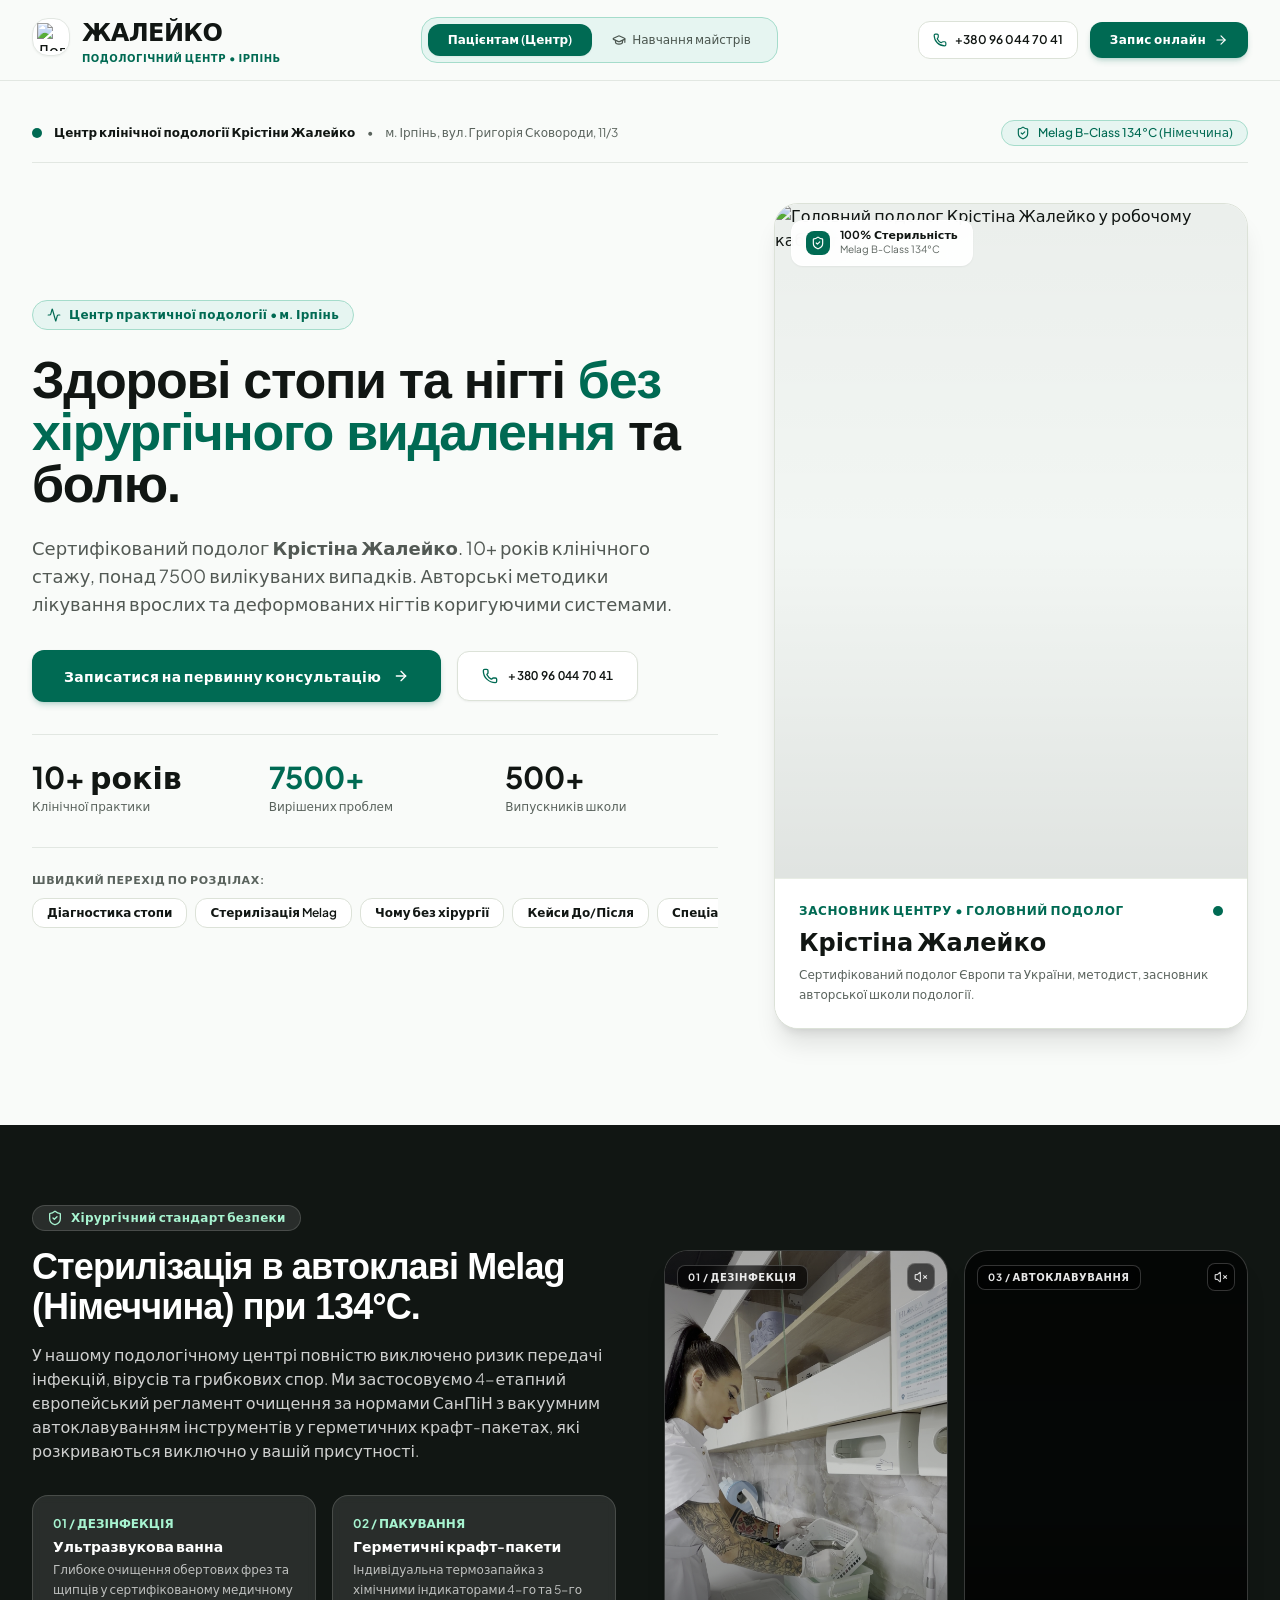
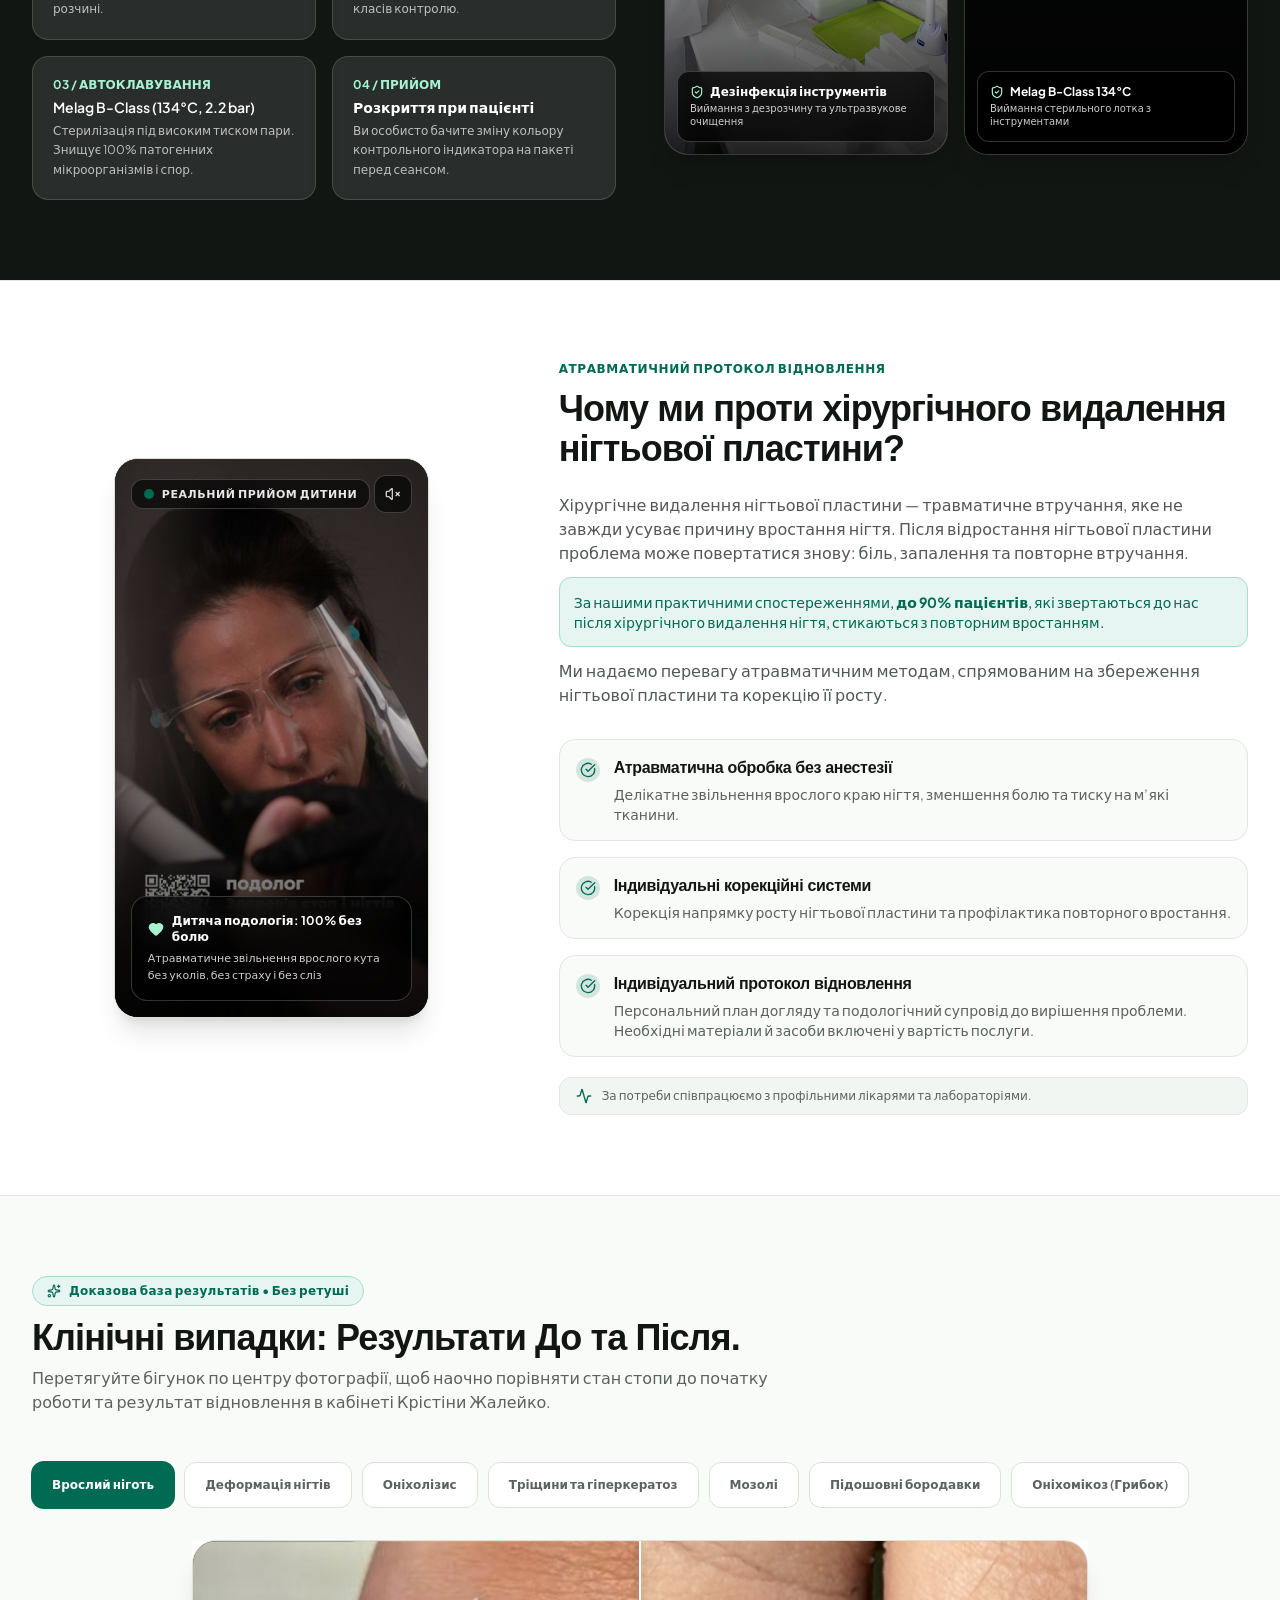
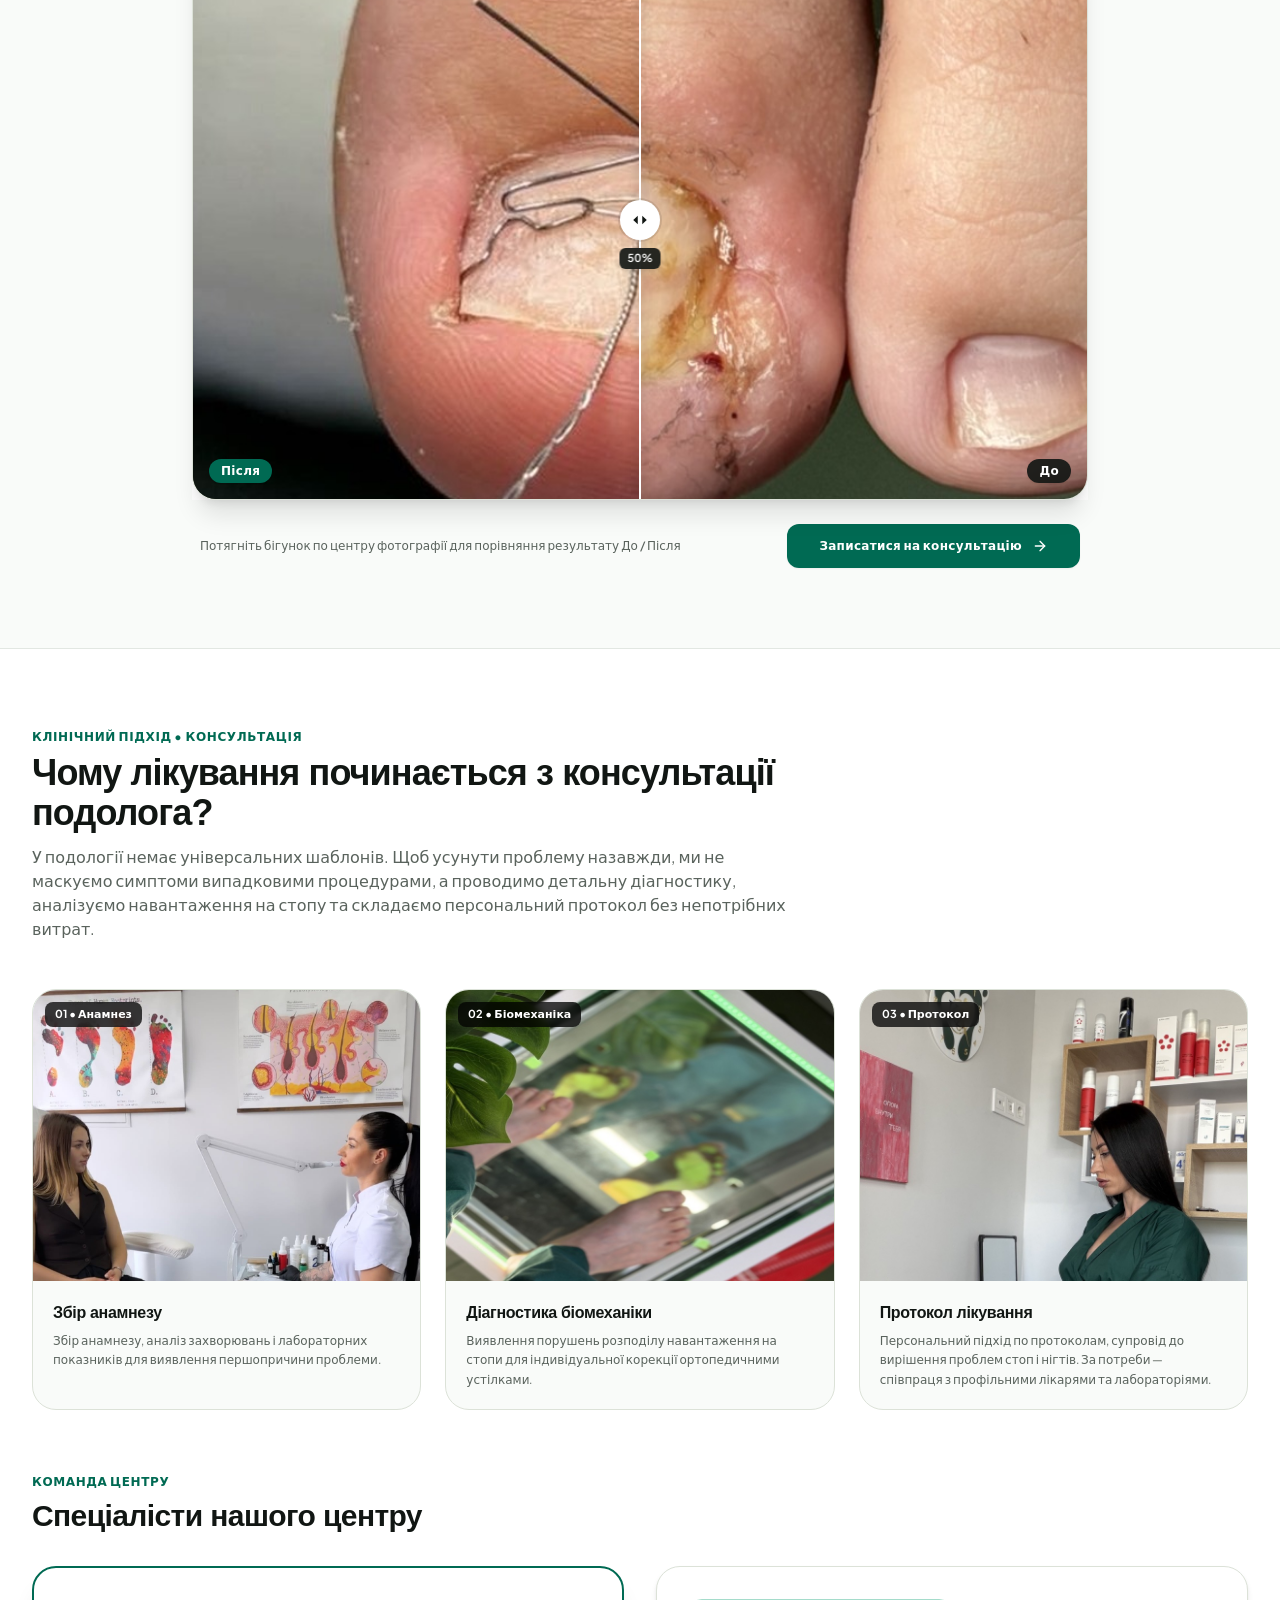
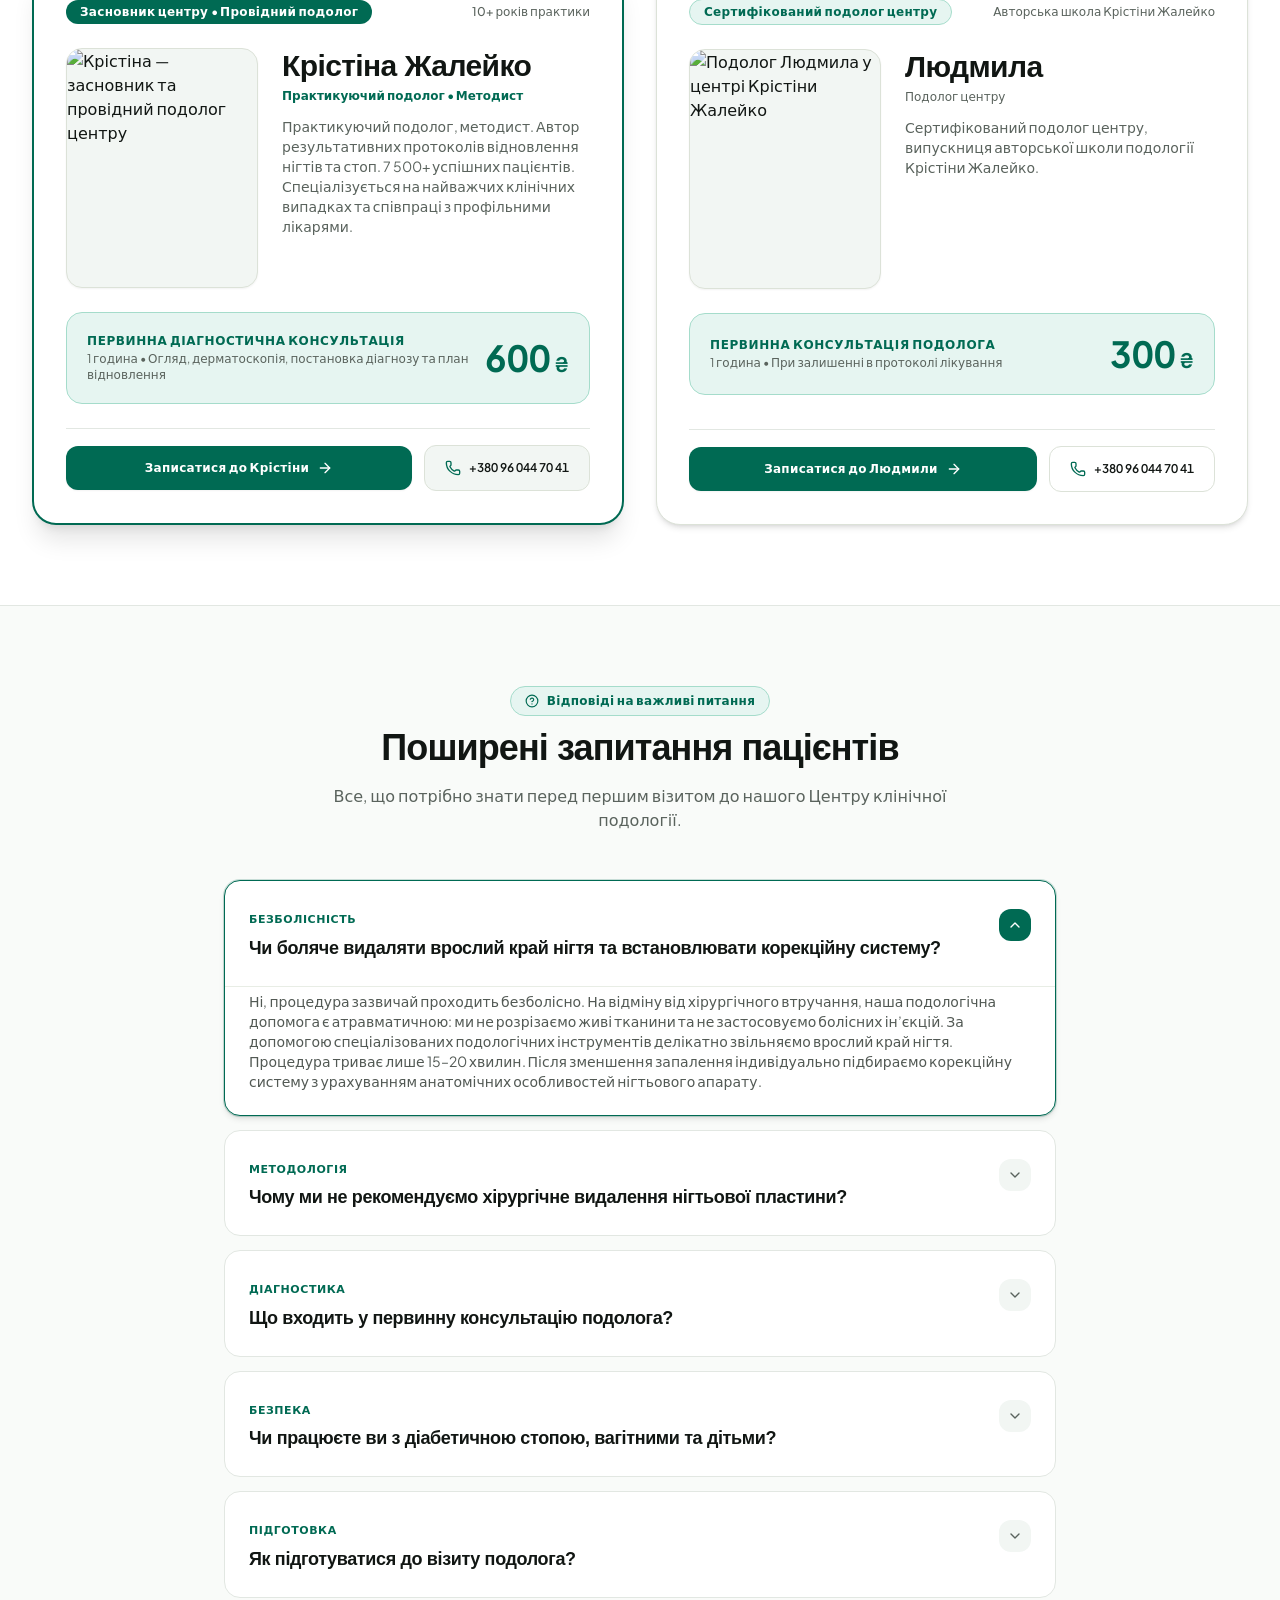
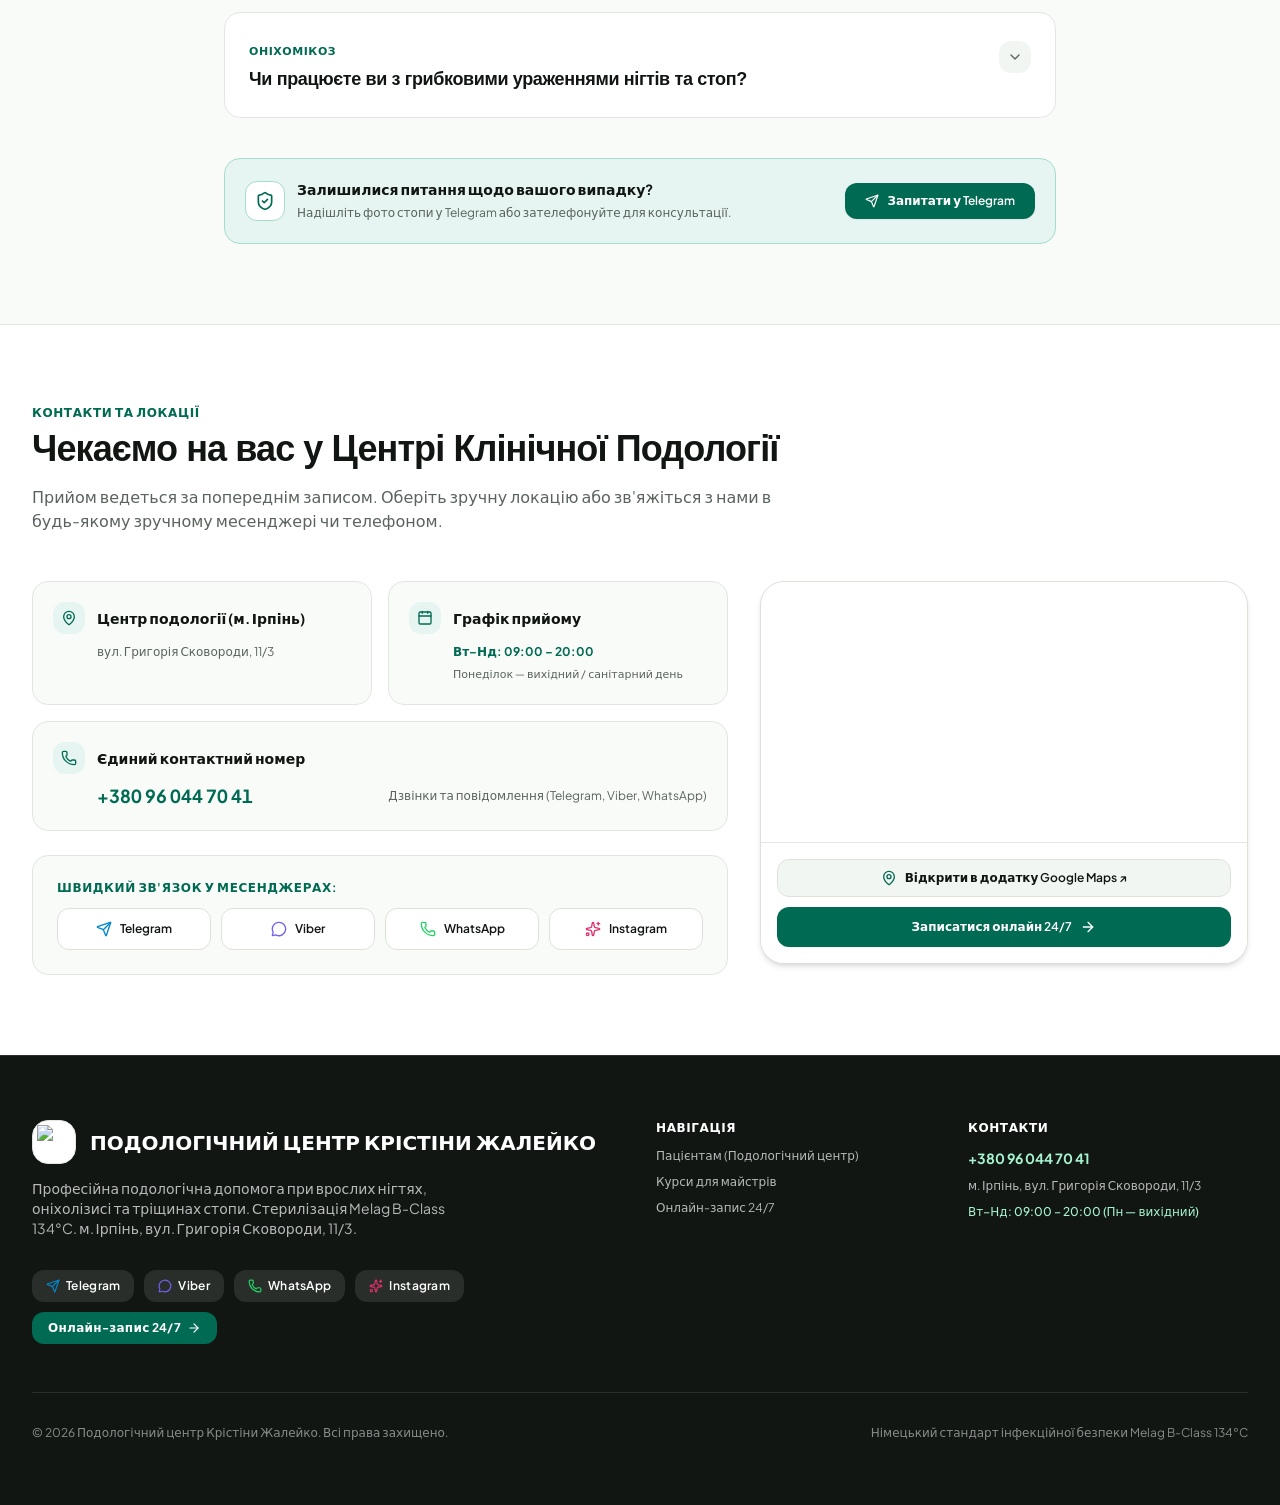
==== commit 1d4a3b68: "feat(final): update cases (ingrown, onycholysis, cracks, warts, corns), replace sterilization video " ====
--- a/index.html
+++ b/index.html
@@ -18,8 +18,8 @@
     <link rel="preconnect" href="https://fonts.googleapis.com">
     <link rel="preconnect" href="https://fonts.gstatic.com" crossorigin>
     <link href="https://fonts.googleapis.com/css2?family=Plus+Jakarta+Sans:ital,wght@0,300..800;1,300..800&display=swap" rel="stylesheet">
-    <script type="module" crossorigin src="./assets/index-DVSqwEWs.js"></script>
-    <link rel="stylesheet" crossorigin href="./assets/index-DKhfhf4r.css">
+    <script type="module" crossorigin src="./assets/index-fgOwATPJ.js"></script>
+    <link rel="stylesheet" crossorigin href="./assets/index-D14uCnc_.css">
   </head>
   <body class="bg-canvas text-obsidian min-h-screen selection:bg-forest selection:text-white">
     <div id="root"></div>
--- a/assets/index-D14uCnc_.css
+++ b/assets/index-D14uCnc_.css
@@ -0,0 +1 @@
+*,:before,:after,::backdrop{--tw-border-spacing-x:0;--tw-border-spacing-y:0;--tw-translate-x:0;--tw-translate-y:0;--tw-rotate:0;--tw-skew-x:0;--tw-skew-y:0;--tw-scale-x:1;--tw-scale-y:1;--tw-pan-x: ;--tw-pan-y: ;--tw-pinch-zoom: ;--tw-scroll-snap-strictness:proximity;--tw-gradient-from-position: ;--tw-gradient-via-position: ;--tw-gradient-to-position: ;--tw-ordinal: ;--tw-slashed-zero: ;--tw-numeric-figure: ;--tw-numeric-spacing: ;--tw-numeric-fraction: ;--tw-ring-inset: ;--tw-ring-offset-width:0px;--tw-ring-offset-color:#fff;--tw-ring-color:#3b82f680;--tw-ring-offset-shadow:0 0 #0000;--tw-ring-shadow:0 0 #0000;--tw-shadow:0 0 #0000;--tw-shadow-colored:0 0 #0000;--tw-blur: ;--tw-brightness: ;--tw-contrast: ;--tw-grayscale: ;--tw-hue-rotate: ;--tw-invert: ;--tw-saturate: ;--tw-sepia: ;--tw-drop-shadow: ;--tw-backdrop-blur: ;--tw-backdrop-brightness: ;--tw-backdrop-contrast: ;--tw-backdrop-grayscale: ;--tw-backdrop-hue-rotate: ;--tw-backdrop-invert: ;--tw-backdrop-opacity: ;--tw-backdrop-saturate: ;--tw-backdrop-sepia: ;--tw-contain-size: ;--tw-contain-layout: ;--tw-contain-paint: ;--tw-contain-style: }*,:before,:after{box-sizing:border-box;border:0 solid #e5e7eb}:before,:after{--tw-content:""}html,:host{-webkit-text-size-adjust:100%;tab-size:4;font-feature-settings:normal;font-variation-settings:normal;-webkit-tap-highlight-color:transparent;font-family:Plus Jakarta Sans,system-ui,sans-serif;line-height:1.5}body{line-height:inherit;margin:0}hr{height:0;color:inherit;border-top-width:1px}abbr:where([title]){-webkit-text-decoration:underline dotted;text-decoration:underline dotted}h1,h2,h3,h4,h5,h6{font-size:inherit;font-weight:inherit}a{color:inherit;-webkit-text-decoration:inherit;text-decoration:inherit}b,strong{font-weight:bolder}code,kbd,samp,pre{font-feature-settings:normal;font-variation-settings:normal;font-family:Plus Jakarta Sans,system-ui,sans-serif;font-size:1em}small{font-size:80%}sub,sup{vertical-align:baseline;font-size:75%;line-height:0;position:relative}sub{bottom:-.25em}sup{top:-.5em}table{text-indent:0;border-color:inherit;border-collapse:collapse}button,input,optgroup,select,textarea{font-feature-settings:inherit;font-variation-settings:inherit;font-family:inherit;font-size:100%;font-weight:inherit;line-height:inherit;letter-spacing:inherit;color:inherit;margin:0;padding:0}button,select{text-transform:none}button,input:where([type=button]),input:where([type=reset]),input:where([type=submit]){-webkit-appearance:button;background-color:#0000;background-image:none}:-moz-focusring{outline:auto}:-moz-ui-invalid{box-shadow:none}progress{vertical-align:baseline}::-webkit-inner-spin-button{height:auto}::-webkit-outer-spin-button{height:auto}[type=search]{-webkit-appearance:textfield;outline-offset:-2px}::-webkit-search-decoration{-webkit-appearance:none}::-webkit-file-upload-button{-webkit-appearance:button;font:inherit}summary{display:list-item}blockquote,dl,dd,h1,h2,h3,h4,h5,h6,hr,figure,p,pre{margin:0}fieldset{margin:0;padding:0}legend{padding:0}ol,ul,menu{margin:0;padding:0;list-style:none}dialog{padding:0}textarea{resize:vertical}input::-moz-placeholder{opacity:1;color:#9ca3af}textarea::-moz-placeholder{opacity:1;color:#9ca3af}input::placeholder,textarea::placeholder{opacity:1;color:#9ca3af}button,[role=button]{cursor:pointer}:disabled{cursor:default}img,svg,video,canvas,audio,iframe,embed,object{vertical-align:middle;display:block}img,video{max-width:100%;height:auto}[hidden]:where(:not([hidden=until-found])){display:none}:root{--canvas:#f9fbf9;--obsidian:#111613;--forest:#006a53;--forest-deep:#005240;--forest-subtle:#e6f5f1;--gold:#c6a564;--carmine:#e02b37}body{color:#111613;-webkit-font-smoothing:antialiased;-moz-osx-font-smoothing:grayscale;background-color:#f9fbf9;font-family:Plus Jakarta Sans,-apple-system,BlinkMacSystemFont,Segoe UI,Roboto,sans-serif;overflow-x:hidden}h1,h2,h3,h4,h5,h6{letter-spacing:-.02em;font-family:Outfit,-apple-system,BlinkMacSystemFont,sans-serif}.pointer-events-none{pointer-events:none}.pointer-events-auto{pointer-events:auto}.fixed{position:fixed}.absolute{position:absolute}.relative{position:relative}.sticky{position:sticky}.inset-0{inset:0}.inset-x-0{left:0;right:0}.inset-y-0{top:0;bottom:0}.bottom-0{bottom:0}.bottom-3{bottom:.75rem}.bottom-4{bottom:1rem}.left-0{left:0}.left-1\/2{left:50%}.left-1\/3{left:33.3333%}.left-3{left:.75rem}.left-4{left:1rem}.right-0{right:0}.right-3{right:.75rem}.right-4{right:1rem}.top-0{top:0}.top-3{top:.75rem}.top-4{top:1rem}.top-\[calc\(100\%\+8px\)\]{top:calc(100% + 8px)}.isolate{isolation:isolate}.-z-10{z-index:-10}.z-0{z-index:0}.z-10{z-index:10}.z-20{z-index:20}.z-30{z-index:30}.z-40{z-index:40}.z-50{z-index:50}.z-\[60\]{z-index:60}.mx-auto{margin-left:auto;margin-right:auto}.my-1{margin-top:.25rem;margin-bottom:.25rem}.my-6{margin-top:1.5rem;margin-bottom:1.5rem}.mb-0\.5{margin-bottom:.125rem}.mb-1{margin-bottom:.25rem}.mb-1\.5{margin-bottom:.375rem}.mb-10{margin-bottom:2.5rem}.mb-12{margin-bottom:3rem}.mb-16{margin-bottom:4rem}.mb-2{margin-bottom:.5rem}.mb-2\.5{margin-bottom:.625rem}.mb-20{margin-bottom:5rem}.mb-3{margin-bottom:.75rem}.mb-3\.5{margin-bottom:.875rem}.mb-4{margin-bottom:1rem}.mb-5{margin-bottom:1.25rem}.mb-6{margin-bottom:1.5rem}.mb-8{margin-bottom:2rem}.ml-0\.5{margin-left:.125rem}.ml-1{margin-left:.25rem}.mt-0\.5{margin-top:.125rem}.mt-1{margin-top:.25rem}.mt-10{margin-top:2.5rem}.mt-2{margin-top:.5rem}.mt-2\.5{margin-top:.625rem}.mt-3{margin-top:.75rem}.mt-5{margin-top:1.25rem}.mt-6{margin-top:1.5rem}.mt-8{margin-top:2rem}.line-clamp-2{-webkit-line-clamp:2;-webkit-box-orient:vertical;display:-webkit-box;overflow:hidden}.block{display:block}.inline-block{display:inline-block}.inline{display:inline}.flex{display:flex}.inline-flex{display:inline-flex}.grid{display:grid}.hidden{display:none}.aspect-\[16\/10\]{aspect-ratio:16/10}.aspect-\[4\/3\]{aspect-ratio:4/3}.aspect-\[4\/5\]{aspect-ratio:4/5}.aspect-\[9\/16\]{aspect-ratio:9/16}.size-10{width:2.5rem;height:2.5rem}.h-1\.5{height:.375rem}.h-10{height:2.5rem}.h-11{height:2.75rem}.h-12{height:3rem}.h-14{height:3.5rem}.h-16{height:4rem}.h-2{height:.5rem}.h-2\.5{height:.625rem}.h-20{height:5rem}.h-3{height:.75rem}.h-3\.5{height:.875rem}.h-4{height:1rem}.h-48{height:12rem}.h-5{height:1.25rem}.h-6{height:1.5rem}.h-64{height:16rem}.h-7{height:1.75rem}.h-8{height:2rem}.h-9{height:2.25rem}.h-96{height:24rem}.h-full{height:100%}.h-px{height:1px}.max-h-\[560px\]{max-height:560px}.max-h-\[580px\]{max-height:580px}.min-h-\[440px\]{min-height:440px}.min-h-\[46px\]{min-height:46px}.min-h-\[480px\]{min-height:480px}.min-h-screen{min-height:100vh}.w-0\.5{width:.125rem}.w-1\.5{width:.375rem}.w-10{width:2.5rem}.w-11{width:2.75rem}.w-12{width:3rem}.w-14{width:3.5rem}.w-16{width:4rem}.w-2{width:.5rem}.w-2\.5{width:.625rem}.w-3{width:.75rem}.w-3\.5{width:.875rem}.w-4{width:1rem}.w-48{width:12rem}.w-5{width:1.25rem}.w-6{width:1.5rem}.w-64{width:16rem}.w-7{width:1.75rem}.w-8{width:2rem}.w-9{width:2.25rem}.w-96{width:24rem}.w-full{width:100%}.min-w-0{min-width:0}.max-w-2xl{max-width:42rem}.max-w-3xl{max-width:48rem}.max-w-4xl{max-width:56rem}.max-w-7xl{max-width:80rem}.max-w-\[320px\]{max-width:320px}.max-w-\[48\%\]{max-width:48%}.max-w-md{max-width:28rem}.max-w-sm{max-width:24rem}.max-w-xl{max-width:36rem}.flex-1{flex:1}.shrink{flex-shrink:1}.shrink-0{flex-shrink:0}.-translate-x-1\/2{--tw-translate-x:-50%;transform:translate(var(--tw-translate-x), var(--tw-translate-y)) rotate(var(--tw-rotate)) skewX(var(--tw-skew-x)) skewY(var(--tw-skew-y)) scaleX(var(--tw-scale-x)) scaleY(var(--tw-scale-y))}.translate-y-0{--tw-translate-y:0px;transform:translate(var(--tw-translate-x), var(--tw-translate-y)) rotate(var(--tw-rotate)) skewX(var(--tw-skew-x)) skewY(var(--tw-skew-y)) scaleX(var(--tw-scale-x)) scaleY(var(--tw-scale-y))}.translate-y-full{--tw-translate-y:100%;transform:translate(var(--tw-translate-x), var(--tw-translate-y)) rotate(var(--tw-rotate)) skewX(var(--tw-skew-x)) skewY(var(--tw-skew-y)) scaleX(var(--tw-scale-x)) scaleY(var(--tw-scale-y))}.rotate-180{--tw-rotate:180deg;transform:translate(var(--tw-translate-x), var(--tw-translate-y)) rotate(var(--tw-rotate)) skewX(var(--tw-skew-x)) skewY(var(--tw-skew-y)) scaleX(var(--tw-scale-x)) scaleY(var(--tw-scale-y))}.transform{transform:translate(var(--tw-translate-x), var(--tw-translate-y)) rotate(var(--tw-rotate)) skewX(var(--tw-skew-x)) skewY(var(--tw-skew-y)) scaleX(var(--tw-scale-x)) scaleY(var(--tw-scale-y))}@keyframes pulse{50%{opacity:.5}}.animate-pulse{animation:2s cubic-bezier(.4,0,.6,1) infinite pulse}.cursor-ew-resize{cursor:ew-resize}.cursor-ns-resize{cursor:ns-resize}.cursor-pointer{cursor:pointer}.touch-none{touch-action:none}.select-none{-webkit-user-select:none;user-select:none}.snap-x{scroll-snap-type:x var(--tw-scroll-snap-strictness)}.scroll-mt-24{scroll-margin-top:6rem}.grid-cols-1{grid-template-columns:repeat(1,minmax(0,1fr))}.grid-cols-2{grid-template-columns:repeat(2,minmax(0,1fr))}.grid-cols-3{grid-template-columns:repeat(3,minmax(0,1fr))}.grid-cols-4{grid-template-columns:repeat(4,minmax(0,1fr))}.flex-col{flex-direction:column}.flex-wrap{flex-wrap:wrap}.items-start{align-items:flex-start}.items-center{align-items:center}.items-baseline{align-items:baseline}.items-stretch{align-items:stretch}.justify-end{justify-content:flex-end}.justify-center{justify-content:center}.justify-between{justify-content:space-between}.gap-1{gap:.25rem}.gap-1\.5{gap:.375rem}.gap-10{gap:2.5rem}.gap-12{gap:3rem}.gap-2{gap:.5rem}.gap-2\.5{gap:.625rem}.gap-3{gap:.75rem}.gap-3\.5{gap:.875rem}.gap-4{gap:1rem}.gap-6{gap:1.5rem}.gap-8{gap:2rem}.space-y-1\.5>:not([hidden])~:not([hidden]){--tw-space-y-reverse:0;margin-top:calc(.375rem * calc(1 - var(--tw-space-y-reverse)));margin-bottom:calc(.375rem * var(--tw-space-y-reverse))}.space-y-12>:not([hidden])~:not([hidden]){--tw-space-y-reverse:0;margin-top:calc(3rem * calc(1 - var(--tw-space-y-reverse)));margin-bottom:calc(3rem * var(--tw-space-y-reverse))}.space-y-2>:not([hidden])~:not([hidden]){--tw-space-y-reverse:0;margin-top:calc(.5rem * calc(1 - var(--tw-space-y-reverse)));margin-bottom:calc(.5rem * var(--tw-space-y-reverse))}.space-y-2\.5>:not([hidden])~:not([hidden]){--tw-space-y-reverse:0;margin-top:calc(.625rem * calc(1 - var(--tw-space-y-reverse)));margin-bottom:calc(.625rem * var(--tw-space-y-reverse))}.space-y-3>:not([hidden])~:not([hidden]){--tw-space-y-reverse:0;margin-top:calc(.75rem * calc(1 - var(--tw-space-y-reverse)));margin-bottom:calc(.75rem * var(--tw-space-y-reverse))}.space-y-3\.5>:not([hidden])~:not([hidden]){--tw-space-y-reverse:0;margin-top:calc(.875rem * calc(1 - var(--tw-space-y-reverse)));margin-bottom:calc(.875rem * var(--tw-space-y-reverse))}.space-y-4>:not([hidden])~:not([hidden]){--tw-space-y-reverse:0;margin-top:calc(1rem * calc(1 - var(--tw-space-y-reverse)));margin-bottom:calc(1rem * var(--tw-space-y-reverse))}.space-y-6>:not([hidden])~:not([hidden]){--tw-space-y-reverse:0;margin-top:calc(1.5rem * calc(1 - var(--tw-space-y-reverse)));margin-bottom:calc(1.5rem * var(--tw-space-y-reverse))}.overflow-hidden{overflow:hidden}.overflow-x-auto{overflow-x:auto}.overflow-y-auto{overflow-y:auto}.overflow-x-hidden{overflow-x:hidden}.scroll-smooth{scroll-behavior:smooth}.truncate{text-overflow:ellipsis;white-space:nowrap;overflow:hidden}.whitespace-nowrap{white-space:nowrap}.rounded-2xl{border-radius:1rem}.rounded-3xl{border-radius:1.5rem}.rounded-bento{border-radius:28px}.rounded-full{border-radius:9999px}.rounded-lg{border-radius:.5rem}.rounded-md{border-radius:.375rem}.rounded-xl{border-radius:.75rem}.rounded-b{border-bottom-right-radius:.25rem;border-bottom-left-radius:.25rem}.border{border-width:1px}.border-2{border-width:2px}.border-y{border-top-width:1px;border-bottom-width:1px}.border-b{border-bottom-width:1px}.border-t{border-top-width:1px}.border-\[\#006A53\]{--tw-border-opacity:1;border-color:rgb(0 106 83/var(--tw-border-opacity,1))}.border-\[\#A5DCCB\]{--tw-border-opacity:1;border-color:rgb(165 220 203/var(--tw-border-opacity,1))}.border-\[\#DCE2D8\]{--tw-border-opacity:1;border-color:rgb(220 226 216/var(--tw-border-opacity,1))}.border-\[\#E1306C\]\/30{border-color:#e1306c4d}.border-\[\#E2E7E2\]{--tw-border-opacity:1;border-color:rgb(226 231 226/var(--tw-border-opacity,1))}.border-\[\#E8EDE5\]{--tw-border-opacity:1;border-color:rgb(232 237 229/var(--tw-border-opacity,1))}.border-obsidian-border{--tw-border-opacity:1;border-color:rgb(36 43 38/var(--tw-border-opacity,1))}.border-obsidian\/15{border-color:#11161326}.border-steel-border{--tw-border-opacity:1;border-color:rgb(226 231 226/var(--tw-border-opacity,1))}.border-steel-border\/80{border-color:#e2e7e2cc}.border-white\/10{border-color:#ffffff1a}.border-white\/15{border-color:#ffffff26}.border-white\/20{border-color:#fff3}.border-white\/60{border-color:#fff9}.border-white\/70{border-color:#ffffffb3}.bg-\[\#006A53\]{--tw-bg-opacity:1;background-color:rgb(0 106 83/var(--tw-bg-opacity,1))}.bg-\[\#006A53\]\/15{background-color:#006a5326}.bg-\[\#0088cc\]\/10{background-color:#0088cc1a}.bg-\[\#111613\]{--tw-bg-opacity:1;background-color:rgb(17 22 19/var(--tw-bg-opacity,1))}.bg-\[\#25D366\]\/10{background-color:#25d3661a}.bg-\[\#7360f2\]\/10{background-color:#7360f21a}.bg-\[\#E1306C\]\/10{background-color:#e1306c1a}.bg-\[\#E6F5F1\]{--tw-bg-opacity:1;background-color:rgb(230 245 241/var(--tw-bg-opacity,1))}.bg-\[\#F2F6F3\]{--tw-bg-opacity:1;background-color:rgb(242 246 243/var(--tw-bg-opacity,1))}.bg-\[\#F9FBF9\]{--tw-bg-opacity:1;background-color:rgb(249 251 249/var(--tw-bg-opacity,1))}.bg-\[\#F9FBF9\]\/95{background-color:#f9fbf9f2}.bg-black{--tw-bg-opacity:1;background-color:rgb(0 0 0/var(--tw-bg-opacity,1))}.bg-black\/30{background-color:#0000004d}.bg-black\/40{background-color:#0006}.bg-black\/60{background-color:#0009}.bg-black\/70{background-color:#000000b3}.bg-black\/75{background-color:#000000bf}.bg-black\/90{background-color:#000000e6}.bg-canvas{--tw-bg-opacity:1;background-color:rgb(249 251 249/var(--tw-bg-opacity,1))}.bg-canvas-subtle{--tw-bg-opacity:1;background-color:rgb(242 246 243/var(--tw-bg-opacity,1))}.bg-canvas\/90{background-color:#f9fbf9e6}.bg-carmine{--tw-bg-opacity:1;background-color:rgb(224 43 55/var(--tw-bg-opacity,1))}.bg-carmine\/10{background-color:#e02b371a}.bg-forest{--tw-bg-opacity:1;background-color:rgb(0 106 83/var(--tw-bg-opacity,1))}.bg-forest-light{--tw-bg-opacity:1;background-color:rgb(10 143 111/var(--tw-bg-opacity,1))}.bg-forest-subtle{--tw-bg-opacity:1;background-color:rgb(230 245 241/var(--tw-bg-opacity,1))}.bg-forest\/10{background-color:#006a531a}.bg-forest\/20{background-color:#006a5333}.bg-forest\/5{background-color:#006a530d}.bg-forest\/80{background-color:#006a53cc}.bg-obsidian{--tw-bg-opacity:1;background-color:rgb(17 22 19/var(--tw-bg-opacity,1))}.bg-obsidian-card{--tw-bg-opacity:1;background-color:rgb(22 27 24/var(--tw-bg-opacity,1))}.bg-obsidian\/90{background-color:#111613e6}.bg-obsidian\/95{background-color:#111613f2}.bg-steel-border{--tw-bg-opacity:1;background-color:rgb(226 231 226/var(--tw-bg-opacity,1))}.bg-transparent{background-color:#0000}.bg-white{--tw-bg-opacity:1;background-color:rgb(255 255 255/var(--tw-bg-opacity,1))}.bg-white\/10{background-color:#ffffff1a}.bg-white\/5{background-color:#ffffff0d}.bg-white\/80{background-color:#fffc}.bg-white\/90{background-color:#ffffffe6}.bg-white\/95{background-color:#fffffff2}.bg-gradient-to-t{background-image:linear-gradient(to top, var(--tw-gradient-stops))}.from-black\/25{--tw-gradient-from:#00000040 var(--tw-gradient-from-position);--tw-gradient-to:#0000 var(--tw-gradient-to-position);--tw-gradient-stops:var(--tw-gradient-from), var(--tw-gradient-to)}.from-black\/85{--tw-gradient-from:#000000d9 var(--tw-gradient-from-position);--tw-gradient-to:#0000 var(--tw-gradient-to-position);--tw-gradient-stops:var(--tw-gradient-from), var(--tw-gradient-to)}.from-obsidian{--tw-gradient-from:#111613 var(--tw-gradient-from-position);--tw-gradient-to:#11161300 var(--tw-gradient-to-position);--tw-gradient-stops:var(--tw-gradient-from), var(--tw-gradient-to)}.via-black\/15{--tw-gradient-to:#0000 var(--tw-gradient-to-position);--tw-gradient-stops:var(--tw-gradient-from), #00000026 var(--tw-gradient-via-position), var(--tw-gradient-to)}.via-black\/35{--tw-gradient-to:#0000 var(--tw-gradient-to-position);--tw-gradient-stops:var(--tw-gradient-from), #00000059 var(--tw-gradient-via-position), var(--tw-gradient-to)}.via-obsidian\/30{--tw-gradient-to:#11161300 var(--tw-gradient-to-position);--tw-gradient-stops:var(--tw-gradient-from), #1116134d var(--tw-gradient-via-position), var(--tw-gradient-to)}.via-transparent{--tw-gradient-to:#0000 var(--tw-gradient-to-position);--tw-gradient-stops:var(--tw-gradient-from), transparent var(--tw-gradient-via-position), var(--tw-gradient-to)}.to-black\/10{--tw-gradient-to:#0000001a var(--tw-gradient-to-position)}.to-black\/30{--tw-gradient-to:#0000004d var(--tw-gradient-to-position)}.to-black\/40{--tw-gradient-to:#0006 var(--tw-gradient-to-position)}.to-transparent{--tw-gradient-to:transparent var(--tw-gradient-to-position)}.fill-amber-500{fill:#f59e0b}.fill-carmine{fill:#e02b37}.fill-current{fill:currentColor}.object-contain{-o-object-fit:contain;object-fit:contain}.object-cover{-o-object-fit:cover;object-fit:cover}.object-center{-o-object-position:center;object-position:center}.object-top{-o-object-position:top;object-position:top}.p-1{padding:.25rem}.p-1\.5{padding:.375rem}.p-2{padding:.5rem}.p-2\.5{padding:.625rem}.p-3{padding:.75rem}.p-3\.5{padding:.875rem}.p-4{padding:1rem}.p-5{padding:1.25rem}.p-6{padding:1.5rem}.p-7{padding:1.75rem}.p-8{padding:2rem}.px-2{padding-left:.5rem;padding-right:.5rem}.px-2\.5{padding-left:.625rem;padding-right:.625rem}.px-3{padding-left:.75rem;padding-right:.75rem}.px-3\.5{padding-left:.875rem;padding-right:.875rem}.px-4{padding-left:1rem;padding-right:1rem}.px-5{padding-left:1.25rem;padding-right:1.25rem}.px-6{padding-left:1.5rem;padding-right:1.5rem}.px-8{padding-left:2rem;padding-right:2rem}.py-0\.5{padding-top:.125rem;padding-bottom:.125rem}.py-1{padding-top:.25rem;padding-bottom:.25rem}.py-1\.5{padding-top:.375rem;padding-bottom:.375rem}.py-12{padding-top:3rem;padding-bottom:3rem}.py-16{padding-top:4rem;padding-bottom:4rem}.py-2{padding-top:.5rem;padding-bottom:.5rem}.py-2\.5{padding-top:.625rem;padding-bottom:.625rem}.py-20{padding-top:5rem;padding-bottom:5rem}.py-3{padding-top:.75rem;padding-bottom:.75rem}.py-3\.5{padding-top:.875rem;padding-bottom:.875rem}.py-4{padding-top:1rem;padding-bottom:1rem}.py-5{padding-top:1.25rem;padding-bottom:1.25rem}.py-6{padding-top:1.5rem;padding-bottom:1.5rem}.pb-1{padding-bottom:.25rem}.pb-12{padding-bottom:3rem}.pb-16{padding-bottom:4rem}.pb-20{padding-bottom:5rem}.pb-28{padding-bottom:7rem}.pb-4{padding-bottom:1rem}.pb-40{padding-bottom:10rem}.pb-6{padding-bottom:1.5rem}.pb-\[max\(0\.625rem\,env\(safe-area-inset-bottom\)\)\]{padding-bottom:max(.625rem, env(safe-area-inset-bottom))}.pl-11{padding-left:2.75rem}.pt-1{padding-top:.25rem}.pt-16{padding-top:4rem}.pt-2{padding-top:.5rem}.pt-20{padding-top:5rem}.pt-24{padding-top:6rem}.pt-28{padding-top:7rem}.pt-32{padding-top:8rem}.pt-4{padding-top:1rem}.pt-6{padding-top:1.5rem}.pt-8{padding-top:2rem}.text-left{text-align:left}.text-center{text-align:center}.font-body,.font-display,.font-mono{font-family:Plus Jakarta Sans,system-ui,sans-serif}.text-2xl{font-size:1.5rem;line-height:2rem}.text-3xl{font-size:1.875rem;line-height:2.25rem}.text-\[10px\]{font-size:10px}.text-\[11px\]{font-size:11px}.text-\[15px\]{font-size:15px}.text-\[9px\]{font-size:9px}.text-base{font-size:1rem;line-height:1.5rem}.text-lg{font-size:1.125rem;line-height:1.75rem}.text-sm{font-size:.875rem;line-height:1.25rem}.text-xl{font-size:1.25rem;line-height:1.75rem}.text-xs{font-size:.75rem;line-height:1rem}.font-black{font-weight:900}.font-bold{font-weight:700}.font-light{font-weight:300}.font-medium{font-weight:500}.font-normal{font-weight:400}.font-semibold{font-weight:600}.uppercase{text-transform:uppercase}.italic{font-style:italic}.tabular-nums{--tw-numeric-spacing:tabular-nums;font-variant-numeric:var(--tw-ordinal) var(--tw-slashed-zero) var(--tw-numeric-figure) var(--tw-numeric-spacing) var(--tw-numeric-fraction)}.leading-\[1\.12\]{line-height:1.12}.leading-\[1\.15\]{line-height:1.15}.leading-none{line-height:1}.leading-normal{line-height:1.5}.leading-relaxed{line-height:1.625}.leading-snug{line-height:1.375}.leading-tight{line-height:1.25}.tracking-normal{letter-spacing:0}.tracking-tight{letter-spacing:-.025em}.tracking-wide{letter-spacing:.025em}.tracking-wider{letter-spacing:.05em}.tracking-widest{letter-spacing:.1em}.text-\[\#006A53\]{--tw-text-opacity:1;color:rgb(0 106 83/var(--tw-text-opacity,1))}.text-\[\#0088cc\]{--tw-text-opacity:1;color:rgb(0 136 204/var(--tw-text-opacity,1))}.text-\[\#111613\]{--tw-text-opacity:1;color:rgb(17 22 19/var(--tw-text-opacity,1))}.text-\[\#25D366\]{--tw-text-opacity:1;color:rgb(37 211 102/var(--tw-text-opacity,1))}.text-\[\#4A554E\]{--tw-text-opacity:1;color:rgb(74 85 78/var(--tw-text-opacity,1))}.text-\[\#525954\]{--tw-text-opacity:1;color:rgb(82 89 84/var(--tw-text-opacity,1))}.text-\[\#5A635D\]{--tw-text-opacity:1;color:rgb(90 99 93/var(--tw-text-opacity,1))}.text-\[\#7360f2\]{--tw-text-opacity:1;color:rgb(115 96 242/var(--tw-text-opacity,1))}.text-\[\#A7F3D0\]{--tw-text-opacity:1;color:rgb(167 243 208/var(--tw-text-opacity,1))}.text-\[\#E1306C\]{--tw-text-opacity:1;color:rgb(225 48 108/var(--tw-text-opacity,1))}.text-\[\#EAB308\]{--tw-text-opacity:1;color:rgb(234 179 8/var(--tw-text-opacity,1))}.text-amber-500{--tw-text-opacity:1;color:rgb(245 158 11/var(--tw-text-opacity,1))}.text-carmine{--tw-text-opacity:1;color:rgb(224 43 55/var(--tw-text-opacity,1))}.text-forest{--tw-text-opacity:1;color:rgb(0 106 83/var(--tw-text-opacity,1))}.text-forest-light{--tw-text-opacity:1;color:rgb(10 143 111/var(--tw-text-opacity,1))}.text-obsidian{--tw-text-opacity:1;color:rgb(17 22 19/var(--tw-text-opacity,1))}.text-obsidian\/70{color:#111613b3}.text-obsidian\/75{color:#111613bf}.text-obsidian\/85{color:#111613d9}.text-steel-muted{--tw-text-opacity:1;color:rgb(90 99 93/var(--tw-text-opacity,1))}.text-white{--tw-text-opacity:1;color:rgb(255 255 255/var(--tw-text-opacity,1))}.text-white\/50{color:#ffffff80}.text-white\/60{color:#fff9}.text-white\/70{color:#ffffffb3}.text-white\/75{color:#ffffffbf}.text-white\/80{color:#fffc}.text-white\/90{color:#ffffffe6}.antialiased{-webkit-font-smoothing:antialiased;-moz-osx-font-smoothing:grayscale}.opacity-0{opacity:0}.opacity-100{opacity:1}.opacity-30{opacity:.3}.opacity-60{opacity:.6}.opacity-90{opacity:.9}.shadow-2xl{--tw-shadow:0 25px 50px -12px #00000040;--tw-shadow-colored:0 25px 50px -12px var(--tw-shadow-color);box-shadow:var(--tw-ring-offset-shadow,0 0 #0000), var(--tw-ring-shadow,0 0 #0000), var(--tw-shadow)}.shadow-\[0_-4px_20px_rgba\(0\,0\,0\,0\.06\)\]{--tw-shadow:0 -4px 20px #0000000f;--tw-shadow-colored:0 -4px 20px var(--tw-shadow-color);box-shadow:var(--tw-ring-offset-shadow,0 0 #0000), var(--tw-ring-shadow,0 0 #0000), var(--tw-shadow)}.shadow-\[0_0_12px_rgba\(0\,0\,0\,0\.5\)\]{--tw-shadow:0 0 12px #00000080;--tw-shadow-colored:0 0 12px var(--tw-shadow-color);box-shadow:var(--tw-ring-offset-shadow,0 0 #0000), var(--tw-ring-shadow,0 0 #0000), var(--tw-shadow)}.shadow-clean{--tw-shadow:0 2px 8px -2px #1116130a, 0 12px 24px -4px #1116130f;--tw-shadow-colored:0 2px 8px -2px var(--tw-shadow-color), 0 12px 24px -4px var(--tw-shadow-color);box-shadow:var(--tw-ring-offset-shadow,0 0 #0000), var(--tw-ring-shadow,0 0 #0000), var(--tw-shadow)}.shadow-dark-card{--tw-shadow:0 20px 40px -15px #0006;--tw-shadow-colored:0 20px 40px -15px var(--tw-shadow-color);box-shadow:var(--tw-ring-offset-shadow,0 0 #0000), var(--tw-ring-shadow,0 0 #0000), var(--tw-shadow)}.shadow-md{--tw-shadow:0 4px 6px -1px #0000001a, 0 2px 4px -2px #0000001a;--tw-shadow-colored:0 4px 6px -1px var(--tw-shadow-color), 0 2px 4px -2px var(--tw-shadow-color);box-shadow:var(--tw-ring-offset-shadow,0 0 #0000), var(--tw-ring-shadow,0 0 #0000), var(--tw-shadow)}.shadow-premium{--tw-shadow:0 20px 40px -15px #1698591f;--tw-shadow-colored:0 20px 40px -15px var(--tw-shadow-color);box-shadow:var(--tw-ring-offset-shadow,0 0 #0000), var(--tw-ring-shadow,0 0 #0000), var(--tw-shadow)}.shadow-sm{--tw-shadow:0 1px 2px 0 #0000000d;--tw-shadow-colored:0 1px 2px 0 var(--tw-shadow-color);box-shadow:var(--tw-ring-offset-shadow,0 0 #0000), var(--tw-ring-shadow,0 0 #0000), var(--tw-shadow)}.shadow-xl{--tw-shadow:0 20px 25px -5px #0000001a, 0 8px 10px -6px #0000001a;--tw-shadow-colored:0 20px 25px -5px var(--tw-shadow-color), 0 8px 10px -6px var(--tw-shadow-color);box-shadow:var(--tw-ring-offset-shadow,0 0 #0000), var(--tw-ring-shadow,0 0 #0000), var(--tw-shadow)}.shadow-\[\#006A53\]\/20{--tw-shadow-color:#006a5333;--tw-shadow:var(--tw-shadow-colored)}.ring-1{--tw-ring-offset-shadow:var(--tw-ring-inset) 0 0 0 var(--tw-ring-offset-width) var(--tw-ring-offset-color);--tw-ring-shadow:var(--tw-ring-inset) 0 0 0 calc(1px + var(--tw-ring-offset-width)) var(--tw-ring-color);box-shadow:var(--tw-ring-offset-shadow), var(--tw-ring-shadow), var(--tw-shadow,0 0 #0000)}.ring-2{--tw-ring-offset-shadow:var(--tw-ring-inset) 0 0 0 var(--tw-ring-offset-width) var(--tw-ring-offset-color);--tw-ring-shadow:var(--tw-ring-inset) 0 0 0 calc(2px + var(--tw-ring-offset-width)) var(--tw-ring-color);box-shadow:var(--tw-ring-offset-shadow), var(--tw-ring-shadow), var(--tw-shadow,0 0 #0000)}.ring-\[\#006A53\]{--tw-ring-opacity:1;--tw-ring-color:rgb(0 106 83/var(--tw-ring-opacity,1))}.ring-\[\#006A53\]\/20{--tw-ring-color:#006a5333}.ring-black\/10{--tw-ring-color:#0000001a}.blur-3xl{--tw-blur:blur(64px);filter:var(--tw-blur) var(--tw-brightness) var(--tw-contrast) var(--tw-grayscale) var(--tw-hue-rotate) var(--tw-invert) var(--tw-saturate) var(--tw-sepia) var(--tw-drop-shadow)}.backdrop-blur-\[1px\]{--tw-backdrop-blur:blur(1px);-webkit-backdrop-filter:var(--tw-backdrop-blur) var(--tw-backdrop-brightness) var(--tw-backdrop-contrast) var(--tw-backdrop-grayscale) var(--tw-backdrop-hue-rotate) var(--tw-backdrop-invert) var(--tw-backdrop-opacity) var(--tw-backdrop-saturate) var(--tw-backdrop-sepia);backdrop-filter:var(--tw-backdrop-blur) var(--tw-backdrop-brightness) var(--tw-backdrop-contrast) var(--tw-backdrop-grayscale) var(--tw-backdrop-hue-rotate) var(--tw-backdrop-invert) var(--tw-backdrop-opacity) var(--tw-backdrop-saturate) var(--tw-backdrop-sepia)}.backdrop-blur-\[2px\]{--tw-backdrop-blur:blur(2px);-webkit-backdrop-filter:var(--tw-backdrop-blur) var(--tw-backdrop-brightness) var(--tw-backdrop-contrast) var(--tw-backdrop-grayscale) var(--tw-backdrop-hue-rotate) var(--tw-backdrop-invert) var(--tw-backdrop-opacity) var(--tw-backdrop-saturate) var(--tw-backdrop-sepia);backdrop-filter:var(--tw-backdrop-blur) var(--tw-backdrop-brightness) var(--tw-backdrop-contrast) var(--tw-backdrop-grayscale) var(--tw-backdrop-hue-rotate) var(--tw-backdrop-invert) var(--tw-backdrop-opacity) var(--tw-backdrop-saturate) var(--tw-backdrop-sepia)}.backdrop-blur-md{--tw-backdrop-blur:blur(12px);-webkit-backdrop-filter:var(--tw-backdrop-blur) var(--tw-backdrop-brightness) var(--tw-backdrop-contrast) var(--tw-backdrop-grayscale) var(--tw-backdrop-hue-rotate) var(--tw-backdrop-invert) var(--tw-backdrop-opacity) var(--tw-backdrop-saturate) var(--tw-backdrop-sepia);backdrop-filter:var(--tw-backdrop-blur) var(--tw-backdrop-brightness) var(--tw-backdrop-contrast) var(--tw-backdrop-grayscale) var(--tw-backdrop-hue-rotate) var(--tw-backdrop-invert) var(--tw-backdrop-opacity) var(--tw-backdrop-saturate) var(--tw-backdrop-sepia)}.backdrop-blur-sm{--tw-backdrop-blur:blur(4px);-webkit-backdrop-filter:var(--tw-backdrop-blur) var(--tw-backdrop-brightness) var(--tw-backdrop-contrast) var(--tw-backdrop-grayscale) var(--tw-backdrop-hue-rotate) var(--tw-backdrop-invert) var(--tw-backdrop-opacity) var(--tw-backdrop-saturate) var(--tw-backdrop-sepia);backdrop-filter:var(--tw-backdrop-blur) var(--tw-backdrop-brightness) var(--tw-backdrop-contrast) var(--tw-backdrop-grayscale) var(--tw-backdrop-hue-rotate) var(--tw-backdrop-invert) var(--tw-backdrop-opacity) var(--tw-backdrop-saturate) var(--tw-backdrop-sepia)}.transition{transition-property:color,background-color,border-color,text-decoration-color,fill,stroke,opacity,box-shadow,transform,filter,-webkit-backdrop-filter,backdrop-filter;transition-duration:.15s;transition-timing-function:cubic-bezier(.4,0,.2,1)}.transition-all{transition-property:all;transition-duration:.15s;transition-timing-function:cubic-bezier(.4,0,.2,1)}.transition-colors{transition-property:color,background-color,border-color,text-decoration-color,fill,stroke;transition-duration:.15s;transition-timing-function:cubic-bezier(.4,0,.2,1)}.transition-transform{transition-property:transform;transition-duration:.15s;transition-timing-function:cubic-bezier(.4,0,.2,1)}.duration-200{transition-duration:.2s}.duration-300{transition-duration:.3s}.duration-500{transition-duration:.5s}.duration-700{transition-duration:.7s}.ease-out{transition-timing-function:cubic-bezier(0,0,.2,1)}.\[-ms-overflow-style\:none\]{-ms-overflow-style:none}.\[scrollbar-width\:none\]{scrollbar-width:none}html{scroll-behavior:smooth}.no-scrollbar::-webkit-scrollbar{display:none}.no-scrollbar{-ms-overflow-style:none;scrollbar-width:none}.selection\:bg-\[\#006A53\] ::selection{--tw-bg-opacity:1;background-color:rgb(0 106 83/var(--tw-bg-opacity,1))}.selection\:bg-forest ::selection{--tw-bg-opacity:1;background-color:rgb(0 106 83/var(--tw-bg-opacity,1))}.selection\:text-white ::selection{--tw-text-opacity:1;color:rgb(255 255 255/var(--tw-text-opacity,1))}.selection\:bg-\[\#006A53\]::selection{--tw-bg-opacity:1;background-color:rgb(0 106 83/var(--tw-bg-opacity,1))}.selection\:bg-forest::selection{--tw-bg-opacity:1;background-color:rgb(0 106 83/var(--tw-bg-opacity,1))}.selection\:text-white::selection{--tw-text-opacity:1;color:rgb(255 255 255/var(--tw-text-opacity,1))}.hover\:scale-105:hover{--tw-scale-x:1.05;--tw-scale-y:1.05;transform:translate(var(--tw-translate-x), var(--tw-translate-y)) rotate(var(--tw-rotate)) skewX(var(--tw-skew-x)) skewY(var(--tw-skew-y)) scaleX(var(--tw-scale-x)) scaleY(var(--tw-scale-y))}.hover\:border-\[\#006A53\]\/30:hover{border-color:#006a534d}.hover\:border-\[\#006A53\]\/40:hover{border-color:#006a5366}.hover\:border-\[\#0088cc\]:hover{--tw-border-opacity:1;border-color:rgb(0 136 204/var(--tw-border-opacity,1))}.hover\:border-\[\#25D366\]:hover{--tw-border-opacity:1;border-color:rgb(37 211 102/var(--tw-border-opacity,1))}.hover\:border-\[\#7360f2\]:hover{--tw-border-opacity:1;border-color:rgb(115 96 242/var(--tw-border-opacity,1))}.hover\:border-\[\#A5DCCB\]:hover{--tw-border-opacity:1;border-color:rgb(165 220 203/var(--tw-border-opacity,1))}.hover\:border-\[\#E1306C\]:hover{--tw-border-opacity:1;border-color:rgb(225 48 108/var(--tw-border-opacity,1))}.hover\:border-steel-border\/80:hover{border-color:#e2e7e2cc}.hover\:bg-\[\#005240\]:hover{--tw-bg-opacity:1;background-color:rgb(0 82 64/var(--tw-bg-opacity,1))}.hover\:bg-\[\#0088cc\]:hover{--tw-bg-opacity:1;background-color:rgb(0 136 204/var(--tw-bg-opacity,1))}.hover\:bg-\[\#0088cc\]\/20:hover{background-color:#08c3}.hover\:bg-\[\#25D366\]:hover{--tw-bg-opacity:1;background-color:rgb(37 211 102/var(--tw-bg-opacity,1))}.hover\:bg-\[\#25D366\]\/20:hover{background-color:#25d36633}.hover\:bg-\[\#7360f2\]:hover{--tw-bg-opacity:1;background-color:rgb(115 96 242/var(--tw-bg-opacity,1))}.hover\:bg-\[\#7360f2\]\/20:hover{background-color:#7360f233}.hover\:bg-\[\#E1306C\]:hover{--tw-bg-opacity:1;background-color:rgb(225 48 108/var(--tw-bg-opacity,1))}.hover\:bg-\[\#E1306C\]\/20:hover{background-color:#e1306c33}.hover\:bg-\[\#E6F5F1\]:hover{--tw-bg-opacity:1;background-color:rgb(230 245 241/var(--tw-bg-opacity,1))}.hover\:bg-\[\#F2F6F3\]:hover{--tw-bg-opacity:1;background-color:rgb(242 246 243/var(--tw-bg-opacity,1))}.hover\:bg-black\/80:hover{background-color:#000c}.hover\:bg-canvas-subtle:hover{--tw-bg-opacity:1;background-color:rgb(242 246 243/var(--tw-bg-opacity,1))}.hover\:bg-forest:hover{--tw-bg-opacity:1;background-color:rgb(0 106 83/var(--tw-bg-opacity,1))}.hover\:bg-forest-deep:hover{--tw-bg-opacity:1;background-color:rgb(0 82 64/var(--tw-bg-opacity,1))}.hover\:bg-forest-light:hover{--tw-bg-opacity:1;background-color:rgb(10 143 111/var(--tw-bg-opacity,1))}.hover\:bg-forest\/10:hover{background-color:#006a531a}.hover\:text-\[\#006A53\]:hover{--tw-text-opacity:1;color:rgb(0 106 83/var(--tw-text-opacity,1))}.hover\:text-\[\#111613\]:hover{--tw-text-opacity:1;color:rgb(17 22 19/var(--tw-text-opacity,1))}.hover\:text-forest:hover{--tw-text-opacity:1;color:rgb(0 106 83/var(--tw-text-opacity,1))}.hover\:text-forest-light:hover{--tw-text-opacity:1;color:rgb(10 143 111/var(--tw-text-opacity,1))}.hover\:text-obsidian:hover{--tw-text-opacity:1;color:rgb(17 22 19/var(--tw-text-opacity,1))}.hover\:text-white:hover{--tw-text-opacity:1;color:rgb(255 255 255/var(--tw-text-opacity,1))}.hover\:underline:hover{text-decoration-line:underline}.focus\:outline-none:focus,.focus-visible\:outline-none:focus-visible{outline-offset:2px;outline:2px solid #0000}.focus-visible\:ring-2:focus-visible{--tw-ring-offset-shadow:var(--tw-ring-inset) 0 0 0 var(--tw-ring-offset-width) var(--tw-ring-offset-color);--tw-ring-shadow:var(--tw-ring-inset) 0 0 0 calc(2px + var(--tw-ring-offset-width)) var(--tw-ring-color);box-shadow:var(--tw-ring-offset-shadow), var(--tw-ring-shadow), var(--tw-shadow,0 0 #0000)}.focus-visible\:ring-\[\#006A53\]:focus-visible{--tw-ring-opacity:1;--tw-ring-color:rgb(0 106 83/var(--tw-ring-opacity,1))}.focus-visible\:ring-carmine:focus-visible{--tw-ring-opacity:1;--tw-ring-color:rgb(224 43 55/var(--tw-ring-opacity,1))}.focus-visible\:ring-offset-2:focus-visible{--tw-ring-offset-width:2px}.active\:scale-95:active{--tw-scale-x:.95;--tw-scale-y:.95;transform:translate(var(--tw-translate-x), var(--tw-translate-y)) rotate(var(--tw-rotate)) skewX(var(--tw-skew-x)) skewY(var(--tw-skew-y)) scaleX(var(--tw-scale-x)) scaleY(var(--tw-scale-y))}.active\:scale-\[0\.98\]:active{--tw-scale-x:.98;--tw-scale-y:.98;transform:translate(var(--tw-translate-x), var(--tw-translate-y)) rotate(var(--tw-rotate)) skewX(var(--tw-skew-x)) skewY(var(--tw-skew-y)) scaleX(var(--tw-scale-x)) scaleY(var(--tw-scale-y))}.group:hover .group-hover\:-translate-y-0\.5{--tw-translate-y:-.125rem;transform:translate(var(--tw-translate-x), var(--tw-translate-y)) rotate(var(--tw-rotate)) skewX(var(--tw-skew-x)) skewY(var(--tw-skew-y)) scaleX(var(--tw-scale-x)) scaleY(var(--tw-scale-y))}.group:hover .group-hover\:translate-x-0\.5{--tw-translate-x:.125rem;transform:translate(var(--tw-translate-x), var(--tw-translate-y)) rotate(var(--tw-rotate)) skewX(var(--tw-skew-x)) skewY(var(--tw-skew-y)) scaleX(var(--tw-scale-x)) scaleY(var(--tw-scale-y))}.group:hover .group-hover\:translate-x-1{--tw-translate-x:.25rem;transform:translate(var(--tw-translate-x), var(--tw-translate-y)) rotate(var(--tw-rotate)) skewX(var(--tw-skew-x)) skewY(var(--tw-skew-y)) scaleX(var(--tw-scale-x)) scaleY(var(--tw-scale-y))}.group:hover .group-hover\:scale-105{--tw-scale-x:1.05;--tw-scale-y:1.05;transform:translate(var(--tw-translate-x), var(--tw-translate-y)) rotate(var(--tw-rotate)) skewX(var(--tw-skew-x)) skewY(var(--tw-skew-y)) scaleX(var(--tw-scale-x)) scaleY(var(--tw-scale-y))}.group:hover .group-hover\:scale-110{--tw-scale-x:1.1;--tw-scale-y:1.1;transform:translate(var(--tw-translate-x), var(--tw-translate-y)) rotate(var(--tw-rotate)) skewX(var(--tw-skew-x)) skewY(var(--tw-skew-y)) scaleX(var(--tw-scale-x)) scaleY(var(--tw-scale-y))}.group:hover .group-hover\:scale-125{--tw-scale-x:1.25;--tw-scale-y:1.25;transform:translate(var(--tw-translate-x), var(--tw-translate-y)) rotate(var(--tw-rotate)) skewX(var(--tw-skew-x)) skewY(var(--tw-skew-y)) scaleX(var(--tw-scale-x)) scaleY(var(--tw-scale-y))}.group:hover .group-hover\:scale-\[1\.02\]{--tw-scale-x:1.02;--tw-scale-y:1.02;transform:translate(var(--tw-translate-x), var(--tw-translate-y)) rotate(var(--tw-rotate)) skewX(var(--tw-skew-x)) skewY(var(--tw-skew-y)) scaleX(var(--tw-scale-x)) scaleY(var(--tw-scale-y))}.group:hover .group-hover\:bg-forest{--tw-bg-opacity:1;background-color:rgb(0 106 83/var(--tw-bg-opacity,1))}.group:hover .group-hover\:bg-white{--tw-bg-opacity:1;background-color:rgb(255 255 255/var(--tw-bg-opacity,1))}.group:hover .group-hover\:text-\[\#006A53\]{--tw-text-opacity:1;color:rgb(0 106 83/var(--tw-text-opacity,1))}.group:hover .group-hover\:text-obsidian{--tw-text-opacity:1;color:rgb(17 22 19/var(--tw-text-opacity,1))}.group:hover .group-hover\:text-white{--tw-text-opacity:1;color:rgb(255 255 255/var(--tw-text-opacity,1))}@media (width>=640px){.sm\:absolute{position:absolute}.sm\:bottom-4{bottom:1rem}.sm\:left-4{left:1rem}.sm\:right-0{right:0}.sm\:right-4{right:1rem}.sm\:top-0{top:0}.sm\:col-span-2{grid-column:span 2/span 2}.sm\:mb-0{margin-bottom:0}.sm\:mb-16{margin-bottom:4rem}.sm\:mb-24{margin-bottom:6rem}.sm\:inline{display:inline}.sm\:flex{display:flex}.sm\:hidden{display:none}.sm\:aspect-\[16\/10\]{aspect-ratio:16/10}.sm\:aspect-\[7\/10\]{aspect-ratio:7/10}.sm\:min-h-\[580px\]{min-height:580px}.sm\:w-44{width:11rem}.sm\:w-auto{width:auto}.sm\:grid-cols-2{grid-template-columns:repeat(2,minmax(0,1fr))}.sm\:grid-cols-4{grid-template-columns:repeat(4,minmax(0,1fr))}.sm\:flex-row{flex-direction:row}.sm\:flex-wrap{flex-wrap:wrap}.sm\:items-center{align-items:center}.sm\:gap-2\.5{gap:.625rem}.sm\:gap-3{gap:.75rem}.sm\:gap-4{gap:1rem}.sm\:whitespace-normal{white-space:normal}.sm\:rounded-3xl{border-radius:1.5rem}.sm\:rounded-bl-2xl{border-bottom-left-radius:1rem}.sm\:p-10{padding:2.5rem}.sm\:p-12{padding:3rem}.sm\:p-5{padding:1.25rem}.sm\:p-6{padding:1.5rem}.sm\:p-8{padding:2rem}.sm\:p-9{padding:2.25rem}.sm\:px-3{padding-left:.75rem;padding-right:.75rem}.sm\:px-5{padding-left:1.25rem;padding-right:1.25rem}.sm\:px-6{padding-left:1.5rem;padding-right:1.5rem}.sm\:py-1{padding-top:.25rem;padding-bottom:.25rem}.sm\:py-16{padding-top:4rem;padding-bottom:4rem}.sm\:py-2\.5{padding-top:.625rem;padding-bottom:.625rem}.sm\:py-24{padding-top:6rem;padding-bottom:6rem}.sm\:pb-16{padding-bottom:4rem}.sm\:pb-20{padding-bottom:5rem}.sm\:pb-28{padding-bottom:7rem}.sm\:pt-10{padding-top:2.5rem}.sm\:pt-32{padding-top:8rem}.sm\:pt-36{padding-top:9rem}.sm\:text-left{text-align:left}.sm\:text-right{text-align:right}.sm\:text-2xl{font-size:1.5rem;line-height:2rem}.sm\:text-3xl{font-size:1.875rem;line-height:2.25rem}.sm\:text-4xl{font-size:2.25rem;line-height:2.5rem}.sm\:text-5xl{font-size:3rem;line-height:1}.sm\:text-\[10px\]{font-size:10px}.sm\:text-base{font-size:1rem;line-height:1.5rem}.sm\:text-lg{font-size:1.125rem;line-height:1.75rem}.sm\:text-sm{font-size:.875rem;line-height:1.25rem}.sm\:text-xs{font-size:.75rem;line-height:1rem}}@media (width>=768px){.md\:col-span-3{grid-column:span 3/span 3}.md\:col-span-4{grid-column:span 4/span 4}.md\:col-span-6{grid-column:span 6/span 6}.md\:flex{display:flex}.md\:hidden{display:none}.md\:w-48{width:12rem}.md\:grid-cols-12{grid-template-columns:repeat(12,minmax(0,1fr))}.md\:grid-cols-2{grid-template-columns:repeat(2,minmax(0,1fr))}.md\:grid-cols-3{grid-template-columns:repeat(3,minmax(0,1fr))}.md\:flex-row{flex-direction:row}.md\:items-end{align-items:flex-end}}@media (width>=1024px){.lg\:col-span-3{grid-column:span 3/span 3}.lg\:col-span-4{grid-column:span 4/span 4}.lg\:col-span-5{grid-column:span 5/span 5}.lg\:col-span-6{grid-column:span 6/span 6}.lg\:col-span-7{grid-column:span 7/span 7}.lg\:col-span-8{grid-column:span 8/span 8}.lg\:block{display:block}.lg\:flex{display:flex}.lg\:inline-flex{display:inline-flex}.lg\:hidden{display:none}.lg\:grid-cols-12{grid-template-columns:repeat(12,minmax(0,1fr))}.lg\:grid-cols-2{grid-template-columns:repeat(2,minmax(0,1fr))}.lg\:grid-cols-3{grid-template-columns:repeat(3,minmax(0,1fr))}.lg\:grid-cols-4{grid-template-columns:repeat(4,minmax(0,1fr))}.lg\:justify-end{justify-content:flex-end}.lg\:gap-12{gap:3rem}.lg\:gap-14{gap:3.5rem}.lg\:px-8{padding-left:2rem;padding-right:2rem}.lg\:pb-24{padding-bottom:6rem}.lg\:text-4xl{font-size:2.25rem;line-height:2.5rem}.lg\:text-5xl{font-size:3rem;line-height:1}.lg\:text-\[3\.25rem\]{font-size:3.25rem}}.\[\&\:\:-webkit-scrollbar\]\:hidden::-webkit-scrollbar{display:none}
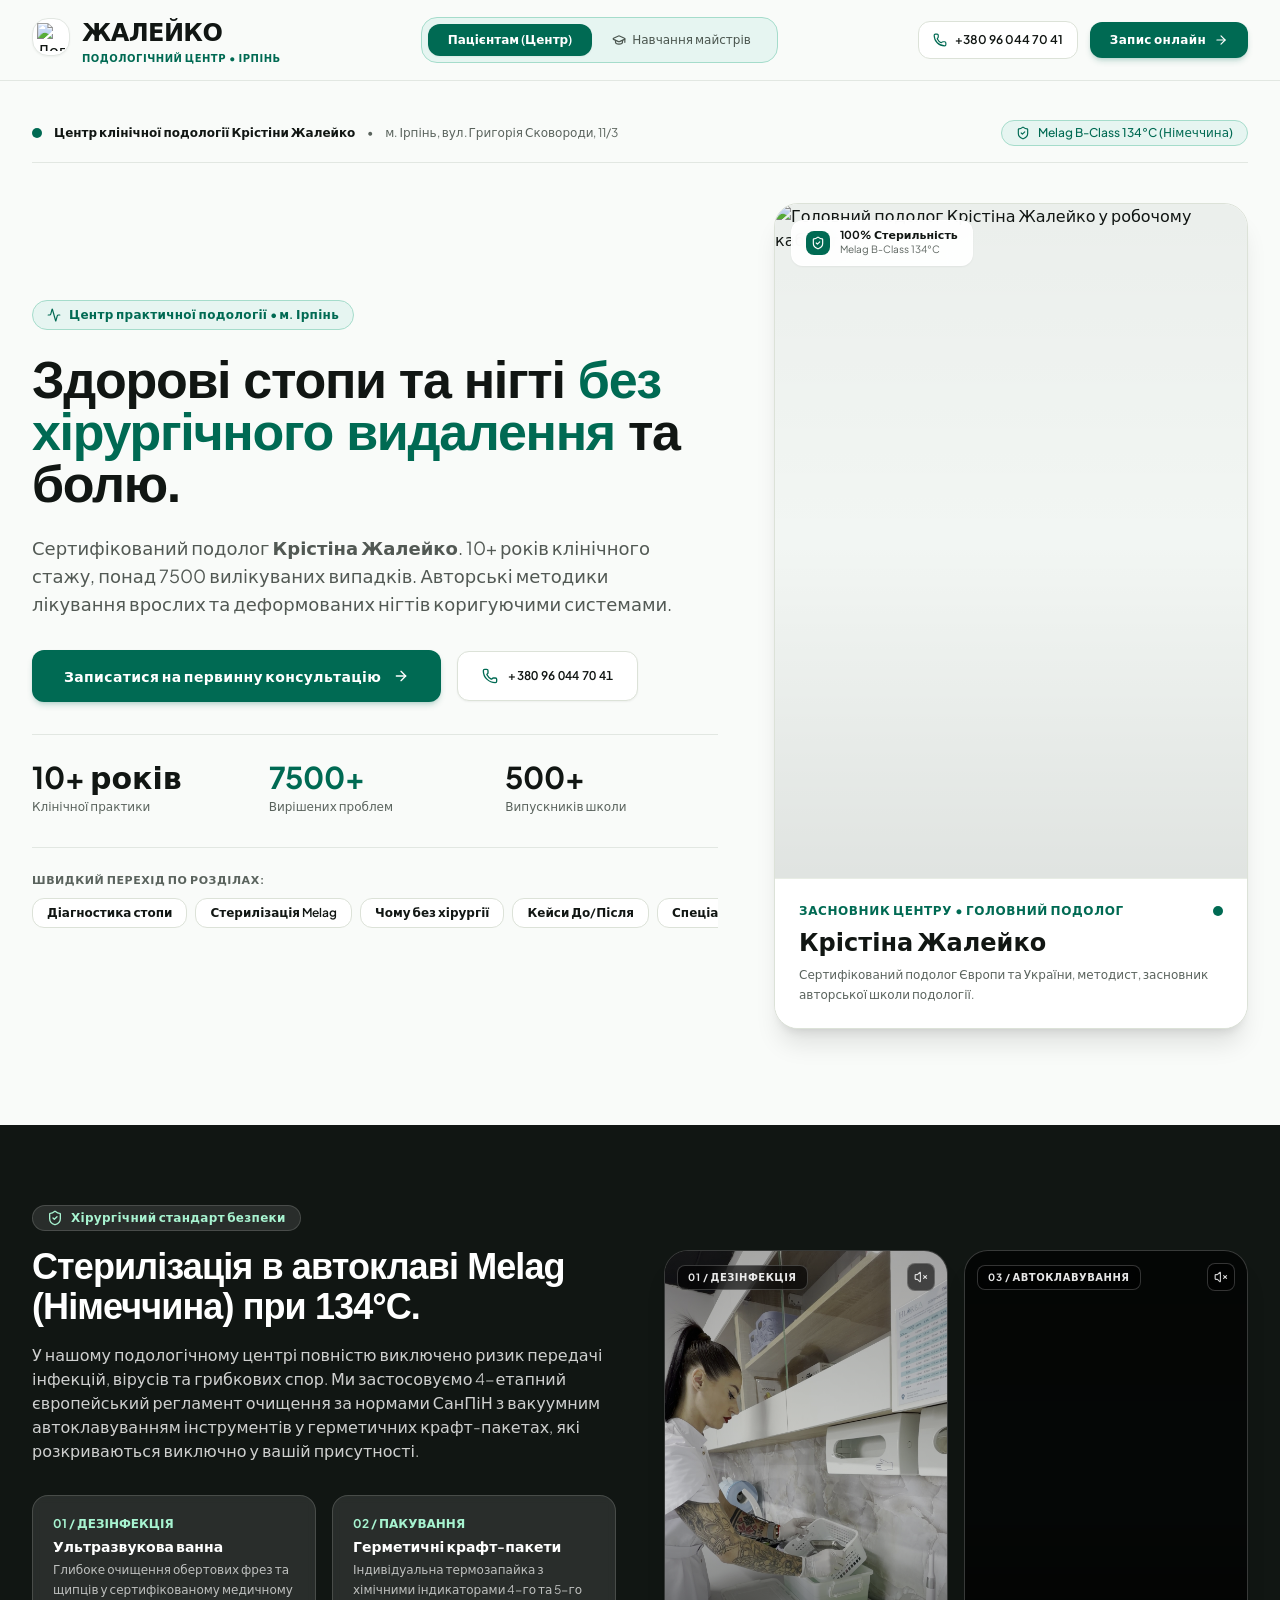
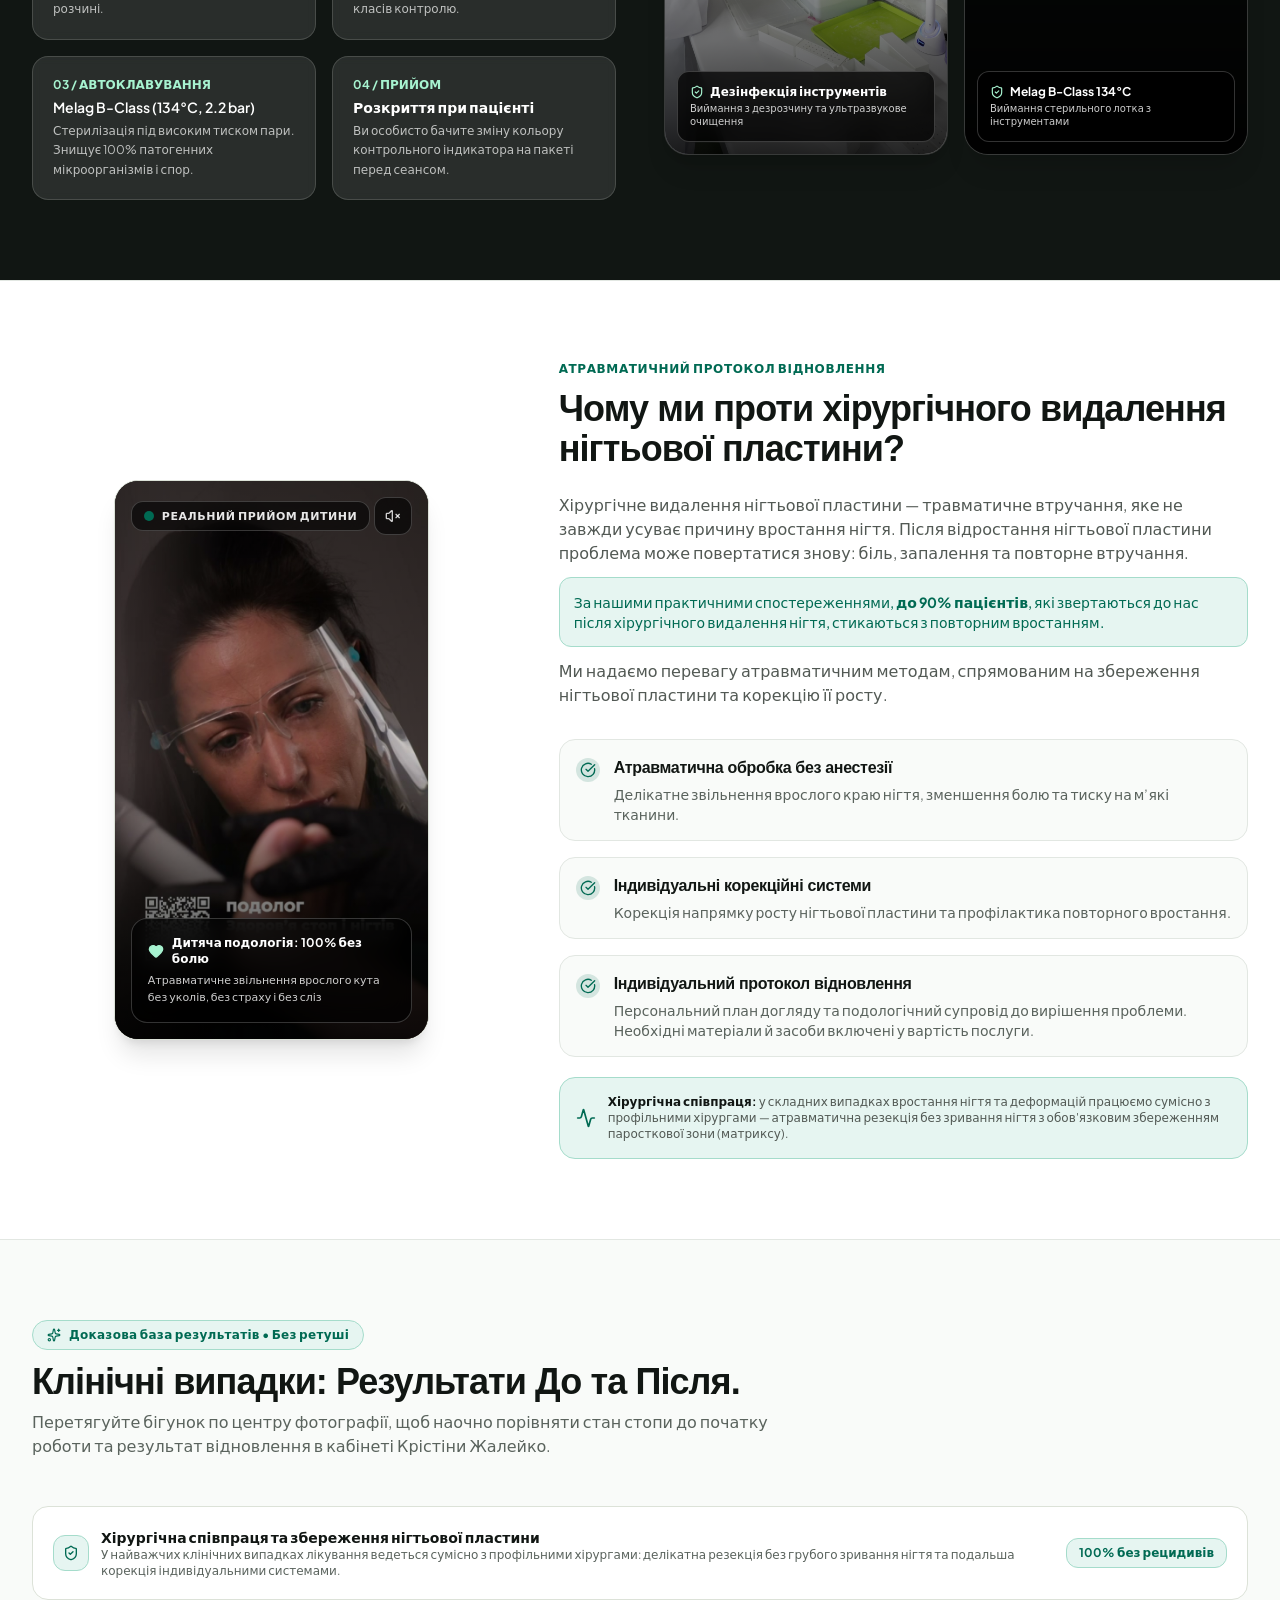
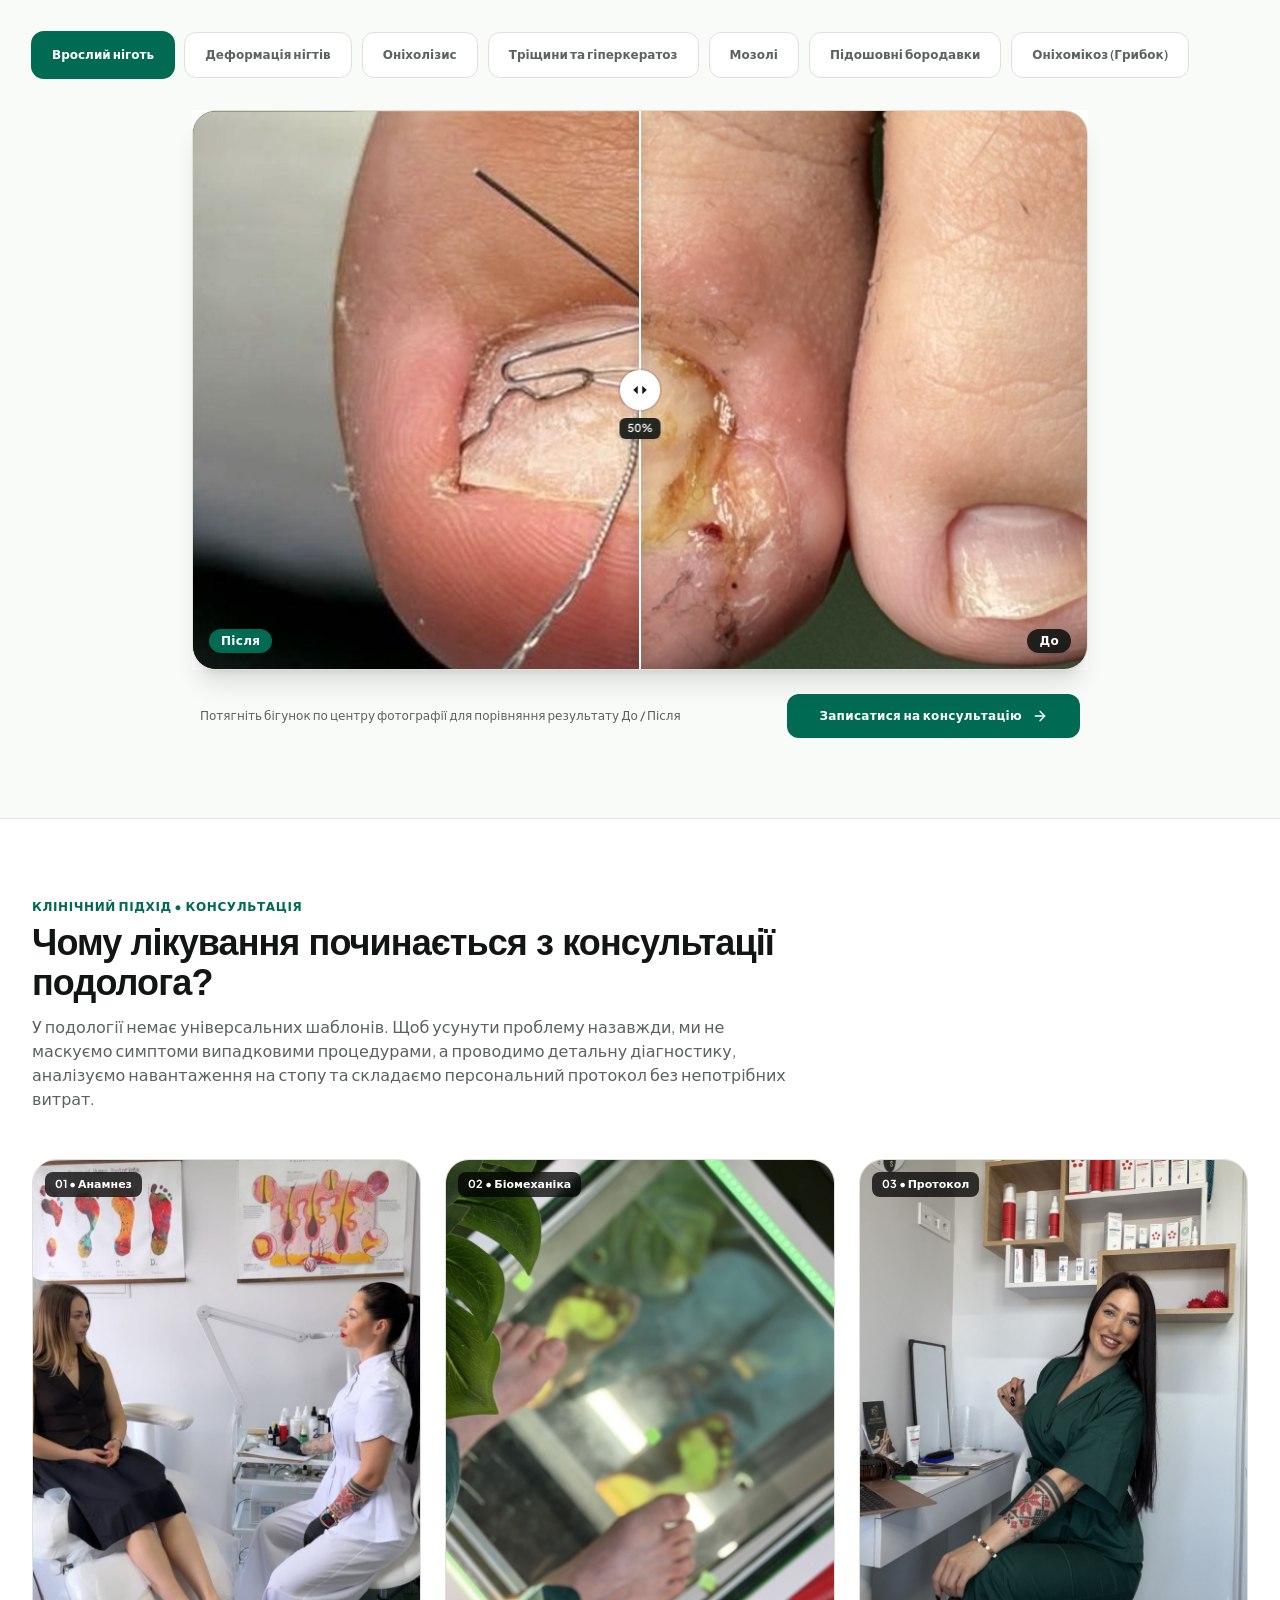
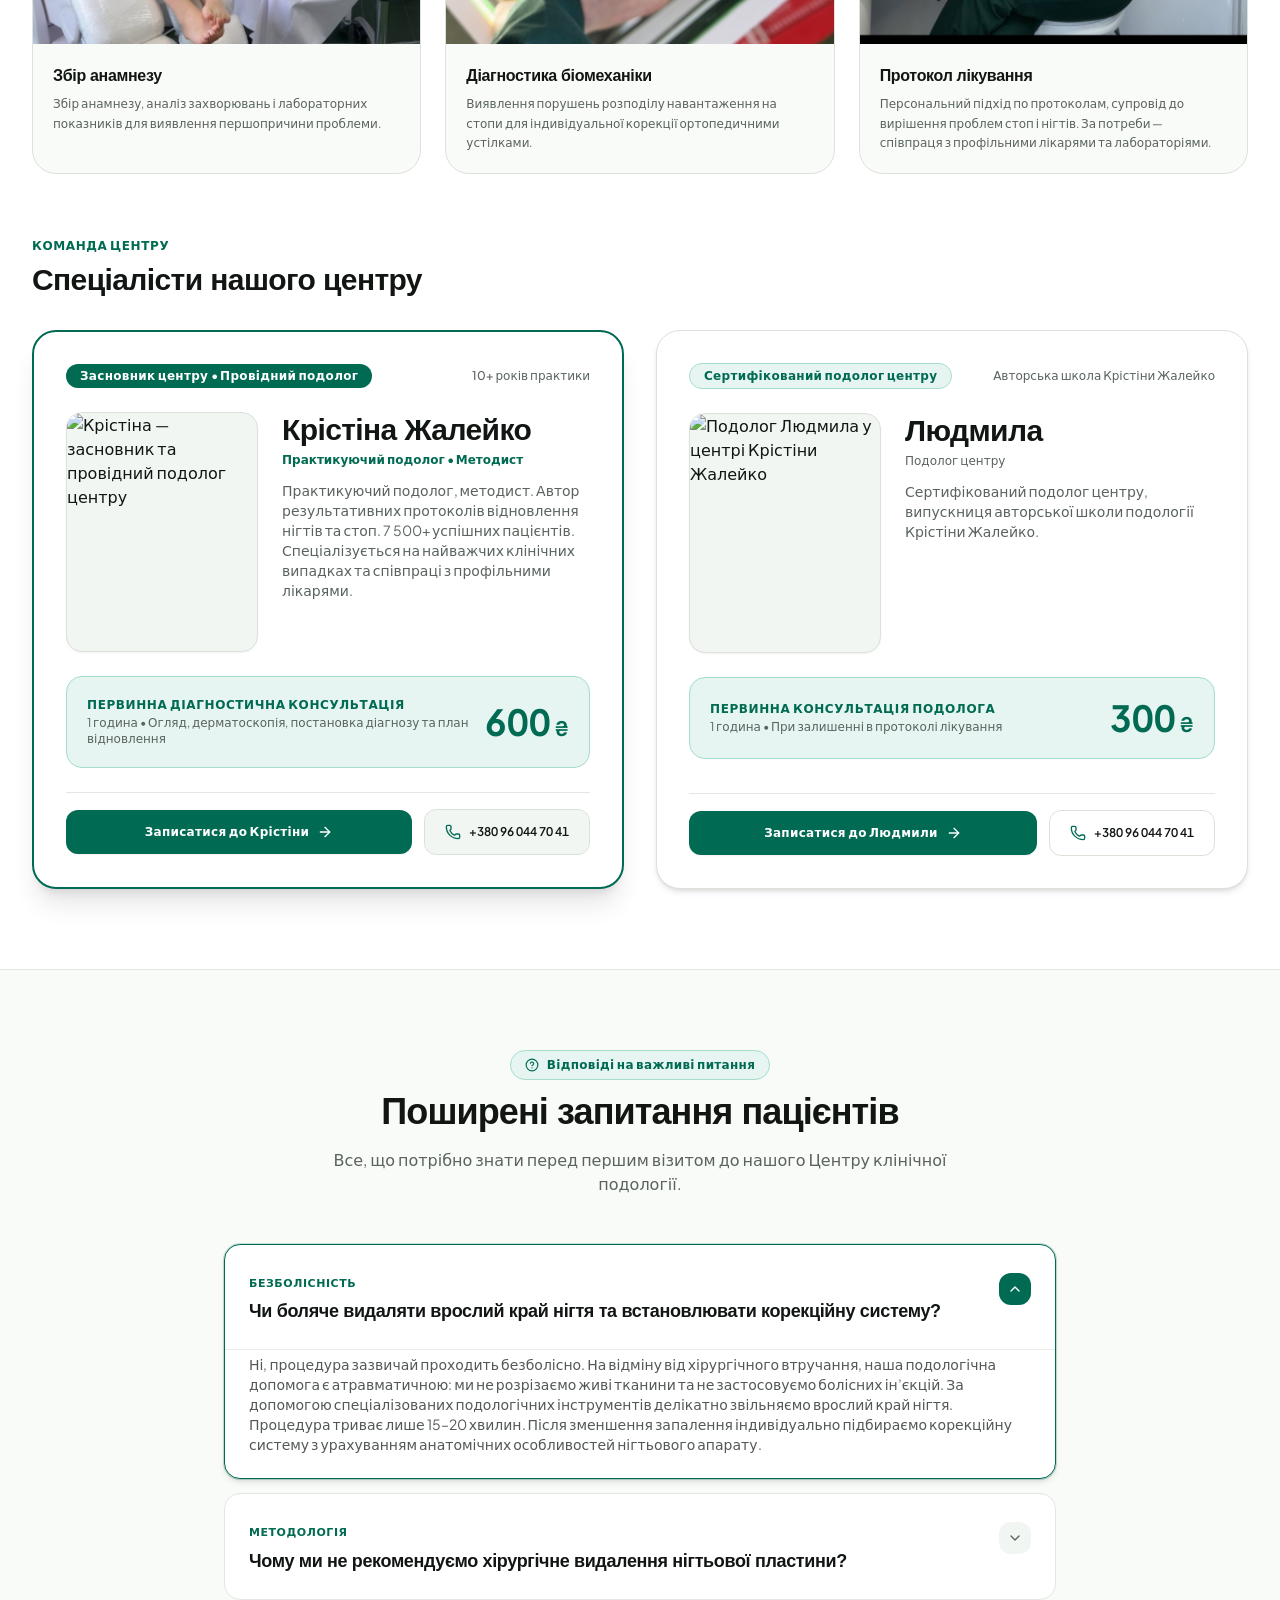
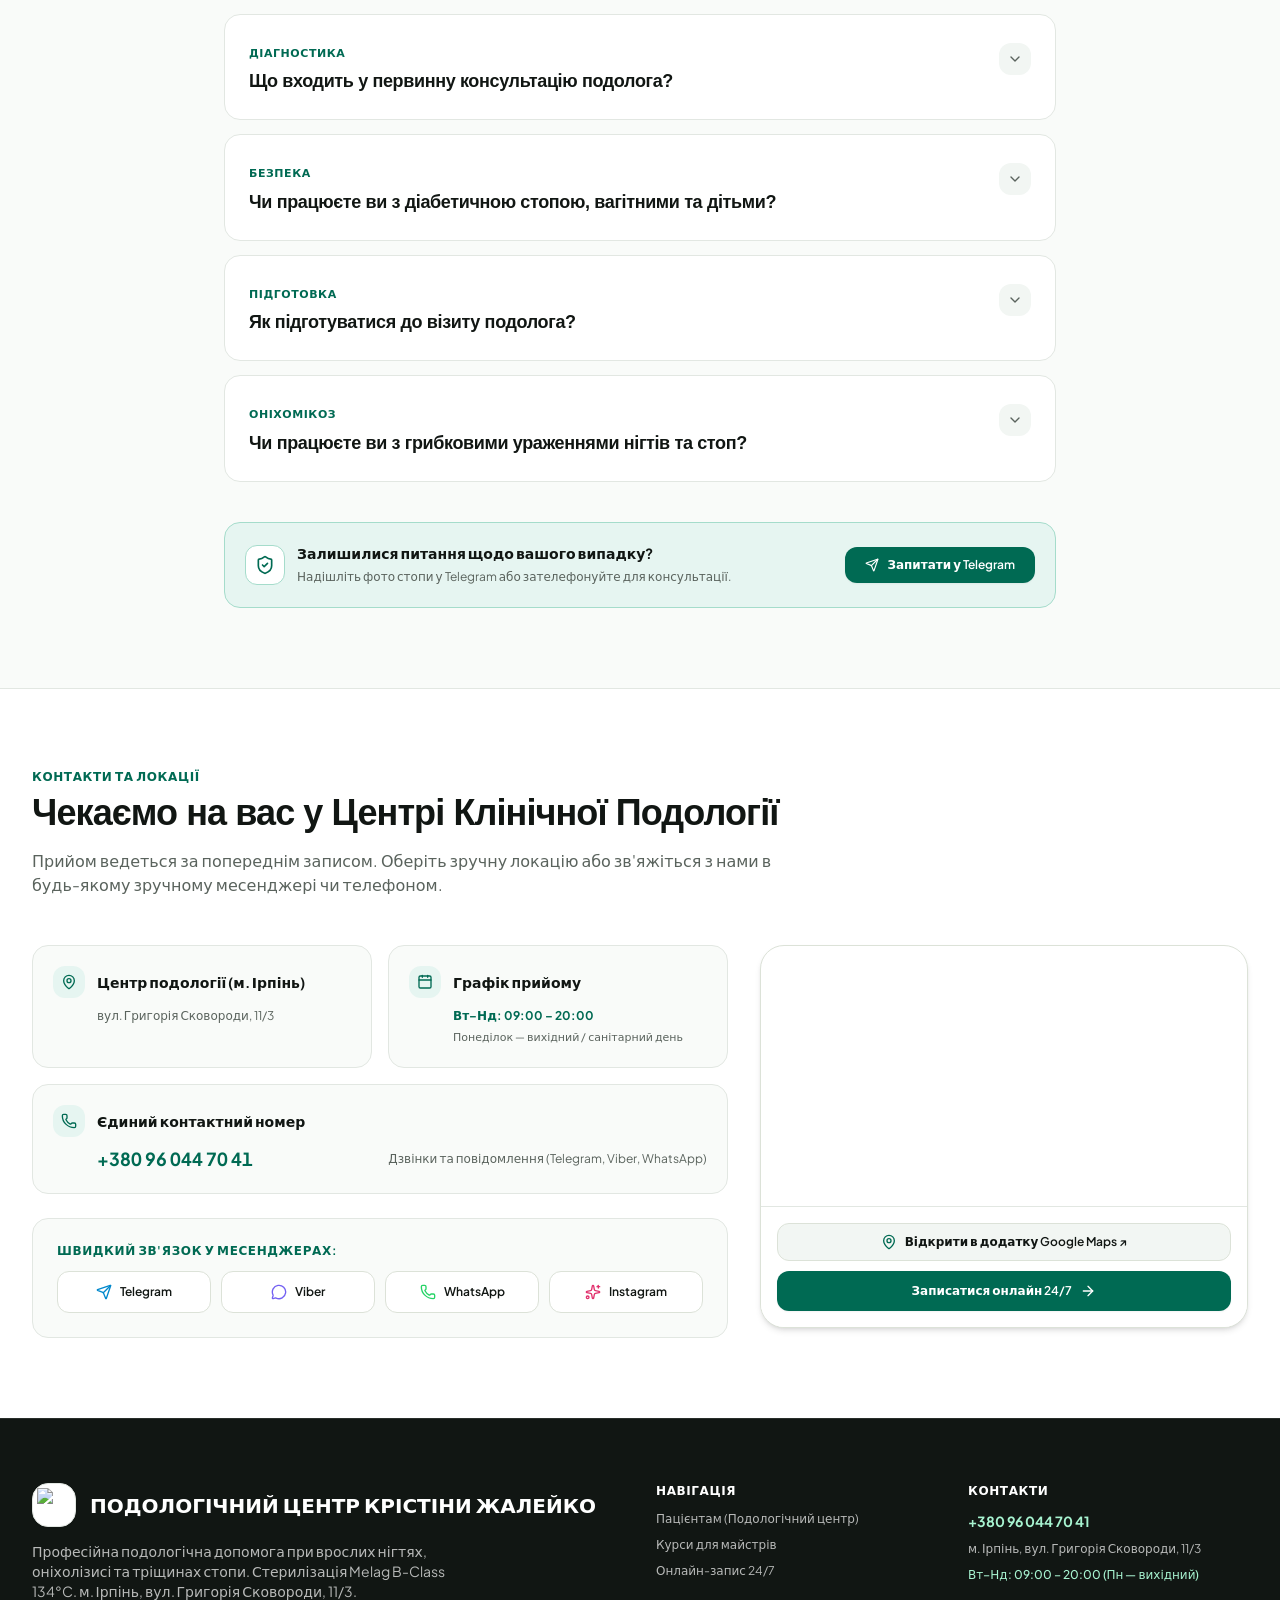
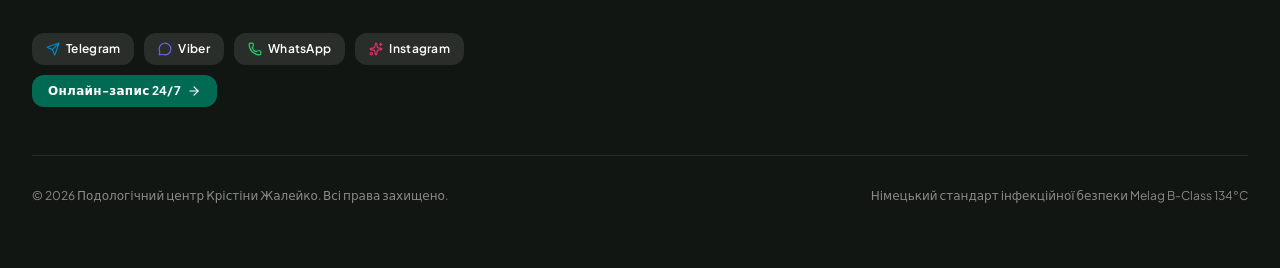
==== commit 2ab9c9f5: "feat: elongated 4:5 consultation cards (no photo cropping), surgical collaboration banners in cases " ====
--- a/index.html
+++ b/index.html
@@ -18,8 +18,8 @@
     <link rel="preconnect" href="https://fonts.googleapis.com">
     <link rel="preconnect" href="https://fonts.gstatic.com" crossorigin>
     <link href="https://fonts.googleapis.com/css2?family=Plus+Jakarta+Sans:ital,wght@0,300..800;1,300..800&display=swap" rel="stylesheet">
-    <script type="module" crossorigin src="./assets/index-fgOwATPJ.js"></script>
-    <link rel="stylesheet" crossorigin href="./assets/index-D14uCnc_.css">
+    <script type="module" crossorigin src="./assets/index-BndW1Pv_.js"></script>
+    <link rel="stylesheet" crossorigin href="./assets/index-C6reuUJZ.css">
   </head>
   <body class="bg-canvas text-obsidian min-h-screen selection:bg-forest selection:text-white">
     <div id="root"></div>
--- a/assets/index-C6reuUJZ.css
+++ b/assets/index-C6reuUJZ.css
@@ -0,0 +1 @@
+*,:before,:after,::backdrop{--tw-border-spacing-x:0;--tw-border-spacing-y:0;--tw-translate-x:0;--tw-translate-y:0;--tw-rotate:0;--tw-skew-x:0;--tw-skew-y:0;--tw-scale-x:1;--tw-scale-y:1;--tw-pan-x: ;--tw-pan-y: ;--tw-pinch-zoom: ;--tw-scroll-snap-strictness:proximity;--tw-gradient-from-position: ;--tw-gradient-via-position: ;--tw-gradient-to-position: ;--tw-ordinal: ;--tw-slashed-zero: ;--tw-numeric-figure: ;--tw-numeric-spacing: ;--tw-numeric-fraction: ;--tw-ring-inset: ;--tw-ring-offset-width:0px;--tw-ring-offset-color:#fff;--tw-ring-color:#3b82f680;--tw-ring-offset-shadow:0 0 #0000;--tw-ring-shadow:0 0 #0000;--tw-shadow:0 0 #0000;--tw-shadow-colored:0 0 #0000;--tw-blur: ;--tw-brightness: ;--tw-contrast: ;--tw-grayscale: ;--tw-hue-rotate: ;--tw-invert: ;--tw-saturate: ;--tw-sepia: ;--tw-drop-shadow: ;--tw-backdrop-blur: ;--tw-backdrop-brightness: ;--tw-backdrop-contrast: ;--tw-backdrop-grayscale: ;--tw-backdrop-hue-rotate: ;--tw-backdrop-invert: ;--tw-backdrop-opacity: ;--tw-backdrop-saturate: ;--tw-backdrop-sepia: ;--tw-contain-size: ;--tw-contain-layout: ;--tw-contain-paint: ;--tw-contain-style: }*,:before,:after{box-sizing:border-box;border:0 solid #e5e7eb}:before,:after{--tw-content:""}html,:host{-webkit-text-size-adjust:100%;tab-size:4;font-feature-settings:normal;font-variation-settings:normal;-webkit-tap-highlight-color:transparent;font-family:Plus Jakarta Sans,system-ui,sans-serif;line-height:1.5}body{line-height:inherit;margin:0}hr{height:0;color:inherit;border-top-width:1px}abbr:where([title]){-webkit-text-decoration:underline dotted;text-decoration:underline dotted}h1,h2,h3,h4,h5,h6{font-size:inherit;font-weight:inherit}a{color:inherit;-webkit-text-decoration:inherit;text-decoration:inherit}b,strong{font-weight:bolder}code,kbd,samp,pre{font-feature-settings:normal;font-variation-settings:normal;font-family:Plus Jakarta Sans,system-ui,sans-serif;font-size:1em}small{font-size:80%}sub,sup{vertical-align:baseline;font-size:75%;line-height:0;position:relative}sub{bottom:-.25em}sup{top:-.5em}table{text-indent:0;border-color:inherit;border-collapse:collapse}button,input,optgroup,select,textarea{font-feature-settings:inherit;font-variation-settings:inherit;font-family:inherit;font-size:100%;font-weight:inherit;line-height:inherit;letter-spacing:inherit;color:inherit;margin:0;padding:0}button,select{text-transform:none}button,input:where([type=button]),input:where([type=reset]),input:where([type=submit]){-webkit-appearance:button;background-color:#0000;background-image:none}:-moz-focusring{outline:auto}:-moz-ui-invalid{box-shadow:none}progress{vertical-align:baseline}::-webkit-inner-spin-button{height:auto}::-webkit-outer-spin-button{height:auto}[type=search]{-webkit-appearance:textfield;outline-offset:-2px}::-webkit-search-decoration{-webkit-appearance:none}::-webkit-file-upload-button{-webkit-appearance:button;font:inherit}summary{display:list-item}blockquote,dl,dd,h1,h2,h3,h4,h5,h6,hr,figure,p,pre{margin:0}fieldset{margin:0;padding:0}legend{padding:0}ol,ul,menu{margin:0;padding:0;list-style:none}dialog{padding:0}textarea{resize:vertical}input::-moz-placeholder{opacity:1;color:#9ca3af}textarea::-moz-placeholder{opacity:1;color:#9ca3af}input::placeholder,textarea::placeholder{opacity:1;color:#9ca3af}button,[role=button]{cursor:pointer}:disabled{cursor:default}img,svg,video,canvas,audio,iframe,embed,object{vertical-align:middle;display:block}img,video{max-width:100%;height:auto}[hidden]:where(:not([hidden=until-found])){display:none}:root{--canvas:#f9fbf9;--obsidian:#111613;--forest:#006a53;--forest-deep:#005240;--forest-subtle:#e6f5f1;--gold:#c6a564;--carmine:#e02b37}body{color:#111613;-webkit-font-smoothing:antialiased;-moz-osx-font-smoothing:grayscale;background-color:#f9fbf9;font-family:Plus Jakarta Sans,-apple-system,BlinkMacSystemFont,Segoe UI,Roboto,sans-serif;overflow-x:hidden}h1,h2,h3,h4,h5,h6{letter-spacing:-.02em;font-family:Outfit,-apple-system,BlinkMacSystemFont,sans-serif}.pointer-events-none{pointer-events:none}.pointer-events-auto{pointer-events:auto}.fixed{position:fixed}.absolute{position:absolute}.relative{position:relative}.sticky{position:sticky}.inset-0{inset:0}.inset-x-0{left:0;right:0}.inset-y-0{top:0;bottom:0}.bottom-0{bottom:0}.bottom-3{bottom:.75rem}.bottom-4{bottom:1rem}.left-0{left:0}.left-1\/2{left:50%}.left-1\/3{left:33.3333%}.left-3{left:.75rem}.left-4{left:1rem}.right-0{right:0}.right-3{right:.75rem}.right-4{right:1rem}.top-0{top:0}.top-3{top:.75rem}.top-4{top:1rem}.top-\[calc\(100\%\+8px\)\]{top:calc(100% + 8px)}.isolate{isolation:isolate}.-z-10{z-index:-10}.z-0{z-index:0}.z-10{z-index:10}.z-20{z-index:20}.z-30{z-index:30}.z-40{z-index:40}.z-50{z-index:50}.z-\[60\]{z-index:60}.mx-auto{margin-left:auto;margin-right:auto}.my-1{margin-top:.25rem;margin-bottom:.25rem}.my-6{margin-top:1.5rem;margin-bottom:1.5rem}.mb-0\.5{margin-bottom:.125rem}.mb-1{margin-bottom:.25rem}.mb-1\.5{margin-bottom:.375rem}.mb-10{margin-bottom:2.5rem}.mb-12{margin-bottom:3rem}.mb-16{margin-bottom:4rem}.mb-2{margin-bottom:.5rem}.mb-2\.5{margin-bottom:.625rem}.mb-20{margin-bottom:5rem}.mb-3{margin-bottom:.75rem}.mb-3\.5{margin-bottom:.875rem}.mb-4{margin-bottom:1rem}.mb-5{margin-bottom:1.25rem}.mb-6{margin-bottom:1.5rem}.mb-8{margin-bottom:2rem}.ml-0\.5{margin-left:.125rem}.ml-1{margin-left:.25rem}.mt-0\.5{margin-top:.125rem}.mt-1{margin-top:.25rem}.mt-10{margin-top:2.5rem}.mt-2{margin-top:.5rem}.mt-2\.5{margin-top:.625rem}.mt-3{margin-top:.75rem}.mt-5{margin-top:1.25rem}.mt-6{margin-top:1.5rem}.mt-8{margin-top:2rem}.line-clamp-2{-webkit-line-clamp:2;-webkit-box-orient:vertical;display:-webkit-box;overflow:hidden}.block{display:block}.inline-block{display:inline-block}.inline{display:inline}.flex{display:flex}.inline-flex{display:inline-flex}.grid{display:grid}.hidden{display:none}.aspect-\[16\/10\]{aspect-ratio:16/10}.aspect-\[4\/3\]{aspect-ratio:4/3}.aspect-\[4\/5\]{aspect-ratio:4/5}.aspect-\[9\/16\]{aspect-ratio:9/16}.size-10{width:2.5rem;height:2.5rem}.h-1\.5{height:.375rem}.h-10{height:2.5rem}.h-11{height:2.75rem}.h-12{height:3rem}.h-14{height:3.5rem}.h-16{height:4rem}.h-2{height:.5rem}.h-2\.5{height:.625rem}.h-20{height:5rem}.h-3{height:.75rem}.h-3\.5{height:.875rem}.h-4{height:1rem}.h-48{height:12rem}.h-5{height:1.25rem}.h-6{height:1.5rem}.h-64{height:16rem}.h-7{height:1.75rem}.h-8{height:2rem}.h-9{height:2.25rem}.h-96{height:24rem}.h-full{height:100%}.h-px{height:1px}.max-h-\[560px\]{max-height:560px}.max-h-\[580px\]{max-height:580px}.min-h-\[440px\]{min-height:440px}.min-h-\[46px\]{min-height:46px}.min-h-\[480px\]{min-height:480px}.min-h-screen{min-height:100vh}.w-0\.5{width:.125rem}.w-1\.5{width:.375rem}.w-10{width:2.5rem}.w-11{width:2.75rem}.w-12{width:3rem}.w-14{width:3.5rem}.w-16{width:4rem}.w-2{width:.5rem}.w-2\.5{width:.625rem}.w-3{width:.75rem}.w-3\.5{width:.875rem}.w-4{width:1rem}.w-48{width:12rem}.w-5{width:1.25rem}.w-6{width:1.5rem}.w-64{width:16rem}.w-7{width:1.75rem}.w-8{width:2rem}.w-9{width:2.25rem}.w-96{width:24rem}.w-full{width:100%}.min-w-0{min-width:0}.max-w-2xl{max-width:42rem}.max-w-3xl{max-width:48rem}.max-w-4xl{max-width:56rem}.max-w-7xl{max-width:80rem}.max-w-\[320px\]{max-width:320px}.max-w-\[48\%\]{max-width:48%}.max-w-md{max-width:28rem}.max-w-sm{max-width:24rem}.max-w-xl{max-width:36rem}.flex-1{flex:1}.shrink{flex-shrink:1}.shrink-0{flex-shrink:0}.-translate-x-1\/2{--tw-translate-x:-50%;transform:translate(var(--tw-translate-x), var(--tw-translate-y)) rotate(var(--tw-rotate)) skewX(var(--tw-skew-x)) skewY(var(--tw-skew-y)) scaleX(var(--tw-scale-x)) scaleY(var(--tw-scale-y))}.translate-y-0{--tw-translate-y:0px;transform:translate(var(--tw-translate-x), var(--tw-translate-y)) rotate(var(--tw-rotate)) skewX(var(--tw-skew-x)) skewY(var(--tw-skew-y)) scaleX(var(--tw-scale-x)) scaleY(var(--tw-scale-y))}.translate-y-full{--tw-translate-y:100%;transform:translate(var(--tw-translate-x), var(--tw-translate-y)) rotate(var(--tw-rotate)) skewX(var(--tw-skew-x)) skewY(var(--tw-skew-y)) scaleX(var(--tw-scale-x)) scaleY(var(--tw-scale-y))}.rotate-180{--tw-rotate:180deg;transform:translate(var(--tw-translate-x), var(--tw-translate-y)) rotate(var(--tw-rotate)) skewX(var(--tw-skew-x)) skewY(var(--tw-skew-y)) scaleX(var(--tw-scale-x)) scaleY(var(--tw-scale-y))}.transform{transform:translate(var(--tw-translate-x), var(--tw-translate-y)) rotate(var(--tw-rotate)) skewX(var(--tw-skew-x)) skewY(var(--tw-skew-y)) scaleX(var(--tw-scale-x)) scaleY(var(--tw-scale-y))}@keyframes pulse{50%{opacity:.5}}.animate-pulse{animation:2s cubic-bezier(.4,0,.6,1) infinite pulse}.cursor-ew-resize{cursor:ew-resize}.cursor-ns-resize{cursor:ns-resize}.cursor-pointer{cursor:pointer}.touch-none{touch-action:none}.select-none{-webkit-user-select:none;user-select:none}.snap-x{scroll-snap-type:x var(--tw-scroll-snap-strictness)}.scroll-mt-24{scroll-margin-top:6rem}.grid-cols-1{grid-template-columns:repeat(1,minmax(0,1fr))}.grid-cols-2{grid-template-columns:repeat(2,minmax(0,1fr))}.grid-cols-3{grid-template-columns:repeat(3,minmax(0,1fr))}.grid-cols-4{grid-template-columns:repeat(4,minmax(0,1fr))}.flex-col{flex-direction:column}.flex-wrap{flex-wrap:wrap}.items-start{align-items:flex-start}.items-center{align-items:center}.items-baseline{align-items:baseline}.items-stretch{align-items:stretch}.justify-end{justify-content:flex-end}.justify-center{justify-content:center}.justify-between{justify-content:space-between}.gap-1{gap:.25rem}.gap-1\.5{gap:.375rem}.gap-10{gap:2.5rem}.gap-12{gap:3rem}.gap-2{gap:.5rem}.gap-2\.5{gap:.625rem}.gap-3{gap:.75rem}.gap-3\.5{gap:.875rem}.gap-4{gap:1rem}.gap-6{gap:1.5rem}.gap-8{gap:2rem}.space-y-1\.5>:not([hidden])~:not([hidden]){--tw-space-y-reverse:0;margin-top:calc(.375rem * calc(1 - var(--tw-space-y-reverse)));margin-bottom:calc(.375rem * var(--tw-space-y-reverse))}.space-y-12>:not([hidden])~:not([hidden]){--tw-space-y-reverse:0;margin-top:calc(3rem * calc(1 - var(--tw-space-y-reverse)));margin-bottom:calc(3rem * var(--tw-space-y-reverse))}.space-y-2>:not([hidden])~:not([hidden]){--tw-space-y-reverse:0;margin-top:calc(.5rem * calc(1 - var(--tw-space-y-reverse)));margin-bottom:calc(.5rem * var(--tw-space-y-reverse))}.space-y-2\.5>:not([hidden])~:not([hidden]){--tw-space-y-reverse:0;margin-top:calc(.625rem * calc(1 - var(--tw-space-y-reverse)));margin-bottom:calc(.625rem * var(--tw-space-y-reverse))}.space-y-3>:not([hidden])~:not([hidden]){--tw-space-y-reverse:0;margin-top:calc(.75rem * calc(1 - var(--tw-space-y-reverse)));margin-bottom:calc(.75rem * var(--tw-space-y-reverse))}.space-y-3\.5>:not([hidden])~:not([hidden]){--tw-space-y-reverse:0;margin-top:calc(.875rem * calc(1 - var(--tw-space-y-reverse)));margin-bottom:calc(.875rem * var(--tw-space-y-reverse))}.space-y-4>:not([hidden])~:not([hidden]){--tw-space-y-reverse:0;margin-top:calc(1rem * calc(1 - var(--tw-space-y-reverse)));margin-bottom:calc(1rem * var(--tw-space-y-reverse))}.space-y-6>:not([hidden])~:not([hidden]){--tw-space-y-reverse:0;margin-top:calc(1.5rem * calc(1 - var(--tw-space-y-reverse)));margin-bottom:calc(1.5rem * var(--tw-space-y-reverse))}.overflow-hidden{overflow:hidden}.overflow-x-auto{overflow-x:auto}.overflow-y-auto{overflow-y:auto}.overflow-x-hidden{overflow-x:hidden}.scroll-smooth{scroll-behavior:smooth}.truncate{text-overflow:ellipsis;white-space:nowrap;overflow:hidden}.whitespace-nowrap{white-space:nowrap}.rounded-2xl{border-radius:1rem}.rounded-3xl{border-radius:1.5rem}.rounded-bento{border-radius:28px}.rounded-full{border-radius:9999px}.rounded-lg{border-radius:.5rem}.rounded-md{border-radius:.375rem}.rounded-xl{border-radius:.75rem}.rounded-b{border-bottom-right-radius:.25rem;border-bottom-left-radius:.25rem}.border{border-width:1px}.border-2{border-width:2px}.border-y{border-top-width:1px;border-bottom-width:1px}.border-b{border-bottom-width:1px}.border-t{border-top-width:1px}.border-\[\#006A53\]{--tw-border-opacity:1;border-color:rgb(0 106 83/var(--tw-border-opacity,1))}.border-\[\#A5DCCB\]{--tw-border-opacity:1;border-color:rgb(165 220 203/var(--tw-border-opacity,1))}.border-\[\#DCE2D8\]{--tw-border-opacity:1;border-color:rgb(220 226 216/var(--tw-border-opacity,1))}.border-\[\#E1306C\]\/30{border-color:#e1306c4d}.border-\[\#E2E7E2\]{--tw-border-opacity:1;border-color:rgb(226 231 226/var(--tw-border-opacity,1))}.border-\[\#E8EDE5\]{--tw-border-opacity:1;border-color:rgb(232 237 229/var(--tw-border-opacity,1))}.border-obsidian-border{--tw-border-opacity:1;border-color:rgb(36 43 38/var(--tw-border-opacity,1))}.border-obsidian\/15{border-color:#11161326}.border-steel-border{--tw-border-opacity:1;border-color:rgb(226 231 226/var(--tw-border-opacity,1))}.border-steel-border\/80{border-color:#e2e7e2cc}.border-white\/10{border-color:#ffffff1a}.border-white\/15{border-color:#ffffff26}.border-white\/20{border-color:#fff3}.border-white\/60{border-color:#fff9}.border-white\/70{border-color:#ffffffb3}.bg-\[\#006A53\]{--tw-bg-opacity:1;background-color:rgb(0 106 83/var(--tw-bg-opacity,1))}.bg-\[\#006A53\]\/15{background-color:#006a5326}.bg-\[\#0088cc\]\/10{background-color:#0088cc1a}.bg-\[\#111613\]{--tw-bg-opacity:1;background-color:rgb(17 22 19/var(--tw-bg-opacity,1))}.bg-\[\#25D366\]\/10{background-color:#25d3661a}.bg-\[\#7360f2\]\/10{background-color:#7360f21a}.bg-\[\#E1306C\]\/10{background-color:#e1306c1a}.bg-\[\#E6F5F1\]{--tw-bg-opacity:1;background-color:rgb(230 245 241/var(--tw-bg-opacity,1))}.bg-\[\#F2F6F3\]{--tw-bg-opacity:1;background-color:rgb(242 246 243/var(--tw-bg-opacity,1))}.bg-\[\#F9FBF9\]{--tw-bg-opacity:1;background-color:rgb(249 251 249/var(--tw-bg-opacity,1))}.bg-\[\#F9FBF9\]\/95{background-color:#f9fbf9f2}.bg-black{--tw-bg-opacity:1;background-color:rgb(0 0 0/var(--tw-bg-opacity,1))}.bg-black\/30{background-color:#0000004d}.bg-black\/40{background-color:#0006}.bg-black\/60{background-color:#0009}.bg-black\/70{background-color:#000000b3}.bg-black\/75{background-color:#000000bf}.bg-black\/90{background-color:#000000e6}.bg-canvas{--tw-bg-opacity:1;background-color:rgb(249 251 249/var(--tw-bg-opacity,1))}.bg-canvas-subtle{--tw-bg-opacity:1;background-color:rgb(242 246 243/var(--tw-bg-opacity,1))}.bg-canvas\/90{background-color:#f9fbf9e6}.bg-carmine{--tw-bg-opacity:1;background-color:rgb(224 43 55/var(--tw-bg-opacity,1))}.bg-carmine\/10{background-color:#e02b371a}.bg-forest{--tw-bg-opacity:1;background-color:rgb(0 106 83/var(--tw-bg-opacity,1))}.bg-forest-light{--tw-bg-opacity:1;background-color:rgb(10 143 111/var(--tw-bg-opacity,1))}.bg-forest-subtle{--tw-bg-opacity:1;background-color:rgb(230 245 241/var(--tw-bg-opacity,1))}.bg-forest\/10{background-color:#006a531a}.bg-forest\/20{background-color:#006a5333}.bg-forest\/5{background-color:#006a530d}.bg-forest\/80{background-color:#006a53cc}.bg-obsidian{--tw-bg-opacity:1;background-color:rgb(17 22 19/var(--tw-bg-opacity,1))}.bg-obsidian-card{--tw-bg-opacity:1;background-color:rgb(22 27 24/var(--tw-bg-opacity,1))}.bg-obsidian\/90{background-color:#111613e6}.bg-obsidian\/95{background-color:#111613f2}.bg-steel-border{--tw-bg-opacity:1;background-color:rgb(226 231 226/var(--tw-bg-opacity,1))}.bg-transparent{background-color:#0000}.bg-white{--tw-bg-opacity:1;background-color:rgb(255 255 255/var(--tw-bg-opacity,1))}.bg-white\/10{background-color:#ffffff1a}.bg-white\/5{background-color:#ffffff0d}.bg-white\/80{background-color:#fffc}.bg-white\/90{background-color:#ffffffe6}.bg-white\/95{background-color:#fffffff2}.bg-gradient-to-t{background-image:linear-gradient(to top, var(--tw-gradient-stops))}.from-black\/25{--tw-gradient-from:#00000040 var(--tw-gradient-from-position);--tw-gradient-to:#0000 var(--tw-gradient-to-position);--tw-gradient-stops:var(--tw-gradient-from), var(--tw-gradient-to)}.from-black\/85{--tw-gradient-from:#000000d9 var(--tw-gradient-from-position);--tw-gradient-to:#0000 var(--tw-gradient-to-position);--tw-gradient-stops:var(--tw-gradient-from), var(--tw-gradient-to)}.from-obsidian{--tw-gradient-from:#111613 var(--tw-gradient-from-position);--tw-gradient-to:#11161300 var(--tw-gradient-to-position);--tw-gradient-stops:var(--tw-gradient-from), var(--tw-gradient-to)}.via-black\/15{--tw-gradient-to:#0000 var(--tw-gradient-to-position);--tw-gradient-stops:var(--tw-gradient-from), #00000026 var(--tw-gradient-via-position), var(--tw-gradient-to)}.via-black\/35{--tw-gradient-to:#0000 var(--tw-gradient-to-position);--tw-gradient-stops:var(--tw-gradient-from), #00000059 var(--tw-gradient-via-position), var(--tw-gradient-to)}.via-obsidian\/30{--tw-gradient-to:#11161300 var(--tw-gradient-to-position);--tw-gradient-stops:var(--tw-gradient-from), #1116134d var(--tw-gradient-via-position), var(--tw-gradient-to)}.via-transparent{--tw-gradient-to:#0000 var(--tw-gradient-to-position);--tw-gradient-stops:var(--tw-gradient-from), transparent var(--tw-gradient-via-position), var(--tw-gradient-to)}.to-black\/10{--tw-gradient-to:#0000001a var(--tw-gradient-to-position)}.to-black\/30{--tw-gradient-to:#0000004d var(--tw-gradient-to-position)}.to-black\/40{--tw-gradient-to:#0006 var(--tw-gradient-to-position)}.to-transparent{--tw-gradient-to:transparent var(--tw-gradient-to-position)}.fill-amber-500{fill:#f59e0b}.fill-carmine{fill:#e02b37}.fill-current{fill:currentColor}.object-contain{-o-object-fit:contain;object-fit:contain}.object-cover{-o-object-fit:cover;object-fit:cover}.object-center{-o-object-position:center;object-position:center}.object-top{-o-object-position:top;object-position:top}.p-1{padding:.25rem}.p-1\.5{padding:.375rem}.p-2{padding:.5rem}.p-2\.5{padding:.625rem}.p-3{padding:.75rem}.p-3\.5{padding:.875rem}.p-4{padding:1rem}.p-5{padding:1.25rem}.p-6{padding:1.5rem}.p-7{padding:1.75rem}.p-8{padding:2rem}.px-2{padding-left:.5rem;padding-right:.5rem}.px-2\.5{padding-left:.625rem;padding-right:.625rem}.px-3{padding-left:.75rem;padding-right:.75rem}.px-3\.5{padding-left:.875rem;padding-right:.875rem}.px-4{padding-left:1rem;padding-right:1rem}.px-5{padding-left:1.25rem;padding-right:1.25rem}.px-6{padding-left:1.5rem;padding-right:1.5rem}.px-8{padding-left:2rem;padding-right:2rem}.py-0\.5{padding-top:.125rem;padding-bottom:.125rem}.py-1{padding-top:.25rem;padding-bottom:.25rem}.py-1\.5{padding-top:.375rem;padding-bottom:.375rem}.py-12{padding-top:3rem;padding-bottom:3rem}.py-16{padding-top:4rem;padding-bottom:4rem}.py-2{padding-top:.5rem;padding-bottom:.5rem}.py-2\.5{padding-top:.625rem;padding-bottom:.625rem}.py-20{padding-top:5rem;padding-bottom:5rem}.py-3{padding-top:.75rem;padding-bottom:.75rem}.py-3\.5{padding-top:.875rem;padding-bottom:.875rem}.py-4{padding-top:1rem;padding-bottom:1rem}.py-5{padding-top:1.25rem;padding-bottom:1.25rem}.py-6{padding-top:1.5rem;padding-bottom:1.5rem}.pb-1{padding-bottom:.25rem}.pb-12{padding-bottom:3rem}.pb-16{padding-bottom:4rem}.pb-20{padding-bottom:5rem}.pb-28{padding-bottom:7rem}.pb-4{padding-bottom:1rem}.pb-40{padding-bottom:10rem}.pb-6{padding-bottom:1.5rem}.pb-\[max\(0\.625rem\,env\(safe-area-inset-bottom\)\)\]{padding-bottom:max(.625rem, env(safe-area-inset-bottom))}.pl-11{padding-left:2.75rem}.pt-1{padding-top:.25rem}.pt-16{padding-top:4rem}.pt-2{padding-top:.5rem}.pt-20{padding-top:5rem}.pt-24{padding-top:6rem}.pt-28{padding-top:7rem}.pt-32{padding-top:8rem}.pt-4{padding-top:1rem}.pt-6{padding-top:1.5rem}.pt-8{padding-top:2rem}.text-left{text-align:left}.text-center{text-align:center}.font-body,.font-display,.font-mono{font-family:Plus Jakarta Sans,system-ui,sans-serif}.text-2xl{font-size:1.5rem;line-height:2rem}.text-3xl{font-size:1.875rem;line-height:2.25rem}.text-\[10px\]{font-size:10px}.text-\[11px\]{font-size:11px}.text-\[15px\]{font-size:15px}.text-\[9px\]{font-size:9px}.text-base{font-size:1rem;line-height:1.5rem}.text-lg{font-size:1.125rem;line-height:1.75rem}.text-sm{font-size:.875rem;line-height:1.25rem}.text-xl{font-size:1.25rem;line-height:1.75rem}.text-xs{font-size:.75rem;line-height:1rem}.font-black{font-weight:900}.font-bold{font-weight:700}.font-light{font-weight:300}.font-medium{font-weight:500}.font-normal{font-weight:400}.font-semibold{font-weight:600}.uppercase{text-transform:uppercase}.italic{font-style:italic}.tabular-nums{--tw-numeric-spacing:tabular-nums;font-variant-numeric:var(--tw-ordinal) var(--tw-slashed-zero) var(--tw-numeric-figure) var(--tw-numeric-spacing) var(--tw-numeric-fraction)}.leading-\[1\.12\]{line-height:1.12}.leading-\[1\.15\]{line-height:1.15}.leading-none{line-height:1}.leading-normal{line-height:1.5}.leading-relaxed{line-height:1.625}.leading-snug{line-height:1.375}.leading-tight{line-height:1.25}.tracking-normal{letter-spacing:0}.tracking-tight{letter-spacing:-.025em}.tracking-wide{letter-spacing:.025em}.tracking-wider{letter-spacing:.05em}.tracking-widest{letter-spacing:.1em}.text-\[\#006A53\]{--tw-text-opacity:1;color:rgb(0 106 83/var(--tw-text-opacity,1))}.text-\[\#0088cc\]{--tw-text-opacity:1;color:rgb(0 136 204/var(--tw-text-opacity,1))}.text-\[\#111613\]{--tw-text-opacity:1;color:rgb(17 22 19/var(--tw-text-opacity,1))}.text-\[\#25D366\]{--tw-text-opacity:1;color:rgb(37 211 102/var(--tw-text-opacity,1))}.text-\[\#4A554E\]{--tw-text-opacity:1;color:rgb(74 85 78/var(--tw-text-opacity,1))}.text-\[\#525954\]{--tw-text-opacity:1;color:rgb(82 89 84/var(--tw-text-opacity,1))}.text-\[\#5A635D\]{--tw-text-opacity:1;color:rgb(90 99 93/var(--tw-text-opacity,1))}.text-\[\#7360f2\]{--tw-text-opacity:1;color:rgb(115 96 242/var(--tw-text-opacity,1))}.text-\[\#A7F3D0\]{--tw-text-opacity:1;color:rgb(167 243 208/var(--tw-text-opacity,1))}.text-\[\#E1306C\]{--tw-text-opacity:1;color:rgb(225 48 108/var(--tw-text-opacity,1))}.text-\[\#EAB308\]{--tw-text-opacity:1;color:rgb(234 179 8/var(--tw-text-opacity,1))}.text-amber-500{--tw-text-opacity:1;color:rgb(245 158 11/var(--tw-text-opacity,1))}.text-carmine{--tw-text-opacity:1;color:rgb(224 43 55/var(--tw-text-opacity,1))}.text-forest{--tw-text-opacity:1;color:rgb(0 106 83/var(--tw-text-opacity,1))}.text-forest-light{--tw-text-opacity:1;color:rgb(10 143 111/var(--tw-text-opacity,1))}.text-obsidian{--tw-text-opacity:1;color:rgb(17 22 19/var(--tw-text-opacity,1))}.text-obsidian\/70{color:#111613b3}.text-obsidian\/75{color:#111613bf}.text-obsidian\/85{color:#111613d9}.text-steel-muted{--tw-text-opacity:1;color:rgb(90 99 93/var(--tw-text-opacity,1))}.text-white{--tw-text-opacity:1;color:rgb(255 255 255/var(--tw-text-opacity,1))}.text-white\/50{color:#ffffff80}.text-white\/60{color:#fff9}.text-white\/70{color:#ffffffb3}.text-white\/75{color:#ffffffbf}.text-white\/80{color:#fffc}.text-white\/90{color:#ffffffe6}.antialiased{-webkit-font-smoothing:antialiased;-moz-osx-font-smoothing:grayscale}.opacity-0{opacity:0}.opacity-100{opacity:1}.opacity-30{opacity:.3}.opacity-60{opacity:.6}.opacity-90{opacity:.9}.shadow-2xl{--tw-shadow:0 25px 50px -12px #00000040;--tw-shadow-colored:0 25px 50px -12px var(--tw-shadow-color);box-shadow:var(--tw-ring-offset-shadow,0 0 #0000), var(--tw-ring-shadow,0 0 #0000), var(--tw-shadow)}.shadow-\[0_-4px_20px_rgba\(0\,0\,0\,0\.06\)\]{--tw-shadow:0 -4px 20px #0000000f;--tw-shadow-colored:0 -4px 20px var(--tw-shadow-color);box-shadow:var(--tw-ring-offset-shadow,0 0 #0000), var(--tw-ring-shadow,0 0 #0000), var(--tw-shadow)}.shadow-\[0_0_12px_rgba\(0\,0\,0\,0\.5\)\]{--tw-shadow:0 0 12px #00000080;--tw-shadow-colored:0 0 12px var(--tw-shadow-color);box-shadow:var(--tw-ring-offset-shadow,0 0 #0000), var(--tw-ring-shadow,0 0 #0000), var(--tw-shadow)}.shadow-clean{--tw-shadow:0 2px 8px -2px #1116130a, 0 12px 24px -4px #1116130f;--tw-shadow-colored:0 2px 8px -2px var(--tw-shadow-color), 0 12px 24px -4px var(--tw-shadow-color);box-shadow:var(--tw-ring-offset-shadow,0 0 #0000), var(--tw-ring-shadow,0 0 #0000), var(--tw-shadow)}.shadow-dark-card{--tw-shadow:0 20px 40px -15px #0006;--tw-shadow-colored:0 20px 40px -15px var(--tw-shadow-color);box-shadow:var(--tw-ring-offset-shadow,0 0 #0000), var(--tw-ring-shadow,0 0 #0000), var(--tw-shadow)}.shadow-md{--tw-shadow:0 4px 6px -1px #0000001a, 0 2px 4px -2px #0000001a;--tw-shadow-colored:0 4px 6px -1px var(--tw-shadow-color), 0 2px 4px -2px var(--tw-shadow-color);box-shadow:var(--tw-ring-offset-shadow,0 0 #0000), var(--tw-ring-shadow,0 0 #0000), var(--tw-shadow)}.shadow-premium{--tw-shadow:0 20px 40px -15px #1698591f;--tw-shadow-colored:0 20px 40px -15px var(--tw-shadow-color);box-shadow:var(--tw-ring-offset-shadow,0 0 #0000), var(--tw-ring-shadow,0 0 #0000), var(--tw-shadow)}.shadow-sm{--tw-shadow:0 1px 2px 0 #0000000d;--tw-shadow-colored:0 1px 2px 0 var(--tw-shadow-color);box-shadow:var(--tw-ring-offset-shadow,0 0 #0000), var(--tw-ring-shadow,0 0 #0000), var(--tw-shadow)}.shadow-xl{--tw-shadow:0 20px 25px -5px #0000001a, 0 8px 10px -6px #0000001a;--tw-shadow-colored:0 20px 25px -5px var(--tw-shadow-color), 0 8px 10px -6px var(--tw-shadow-color);box-shadow:var(--tw-ring-offset-shadow,0 0 #0000), var(--tw-ring-shadow,0 0 #0000), var(--tw-shadow)}.shadow-\[\#006A53\]\/20{--tw-shadow-color:#006a5333;--tw-shadow:var(--tw-shadow-colored)}.ring-1{--tw-ring-offset-shadow:var(--tw-ring-inset) 0 0 0 var(--tw-ring-offset-width) var(--tw-ring-offset-color);--tw-ring-shadow:var(--tw-ring-inset) 0 0 0 calc(1px + var(--tw-ring-offset-width)) var(--tw-ring-color);box-shadow:var(--tw-ring-offset-shadow), var(--tw-ring-shadow), var(--tw-shadow,0 0 #0000)}.ring-2{--tw-ring-offset-shadow:var(--tw-ring-inset) 0 0 0 var(--tw-ring-offset-width) var(--tw-ring-offset-color);--tw-ring-shadow:var(--tw-ring-inset) 0 0 0 calc(2px + var(--tw-ring-offset-width)) var(--tw-ring-color);box-shadow:var(--tw-ring-offset-shadow), var(--tw-ring-shadow), var(--tw-shadow,0 0 #0000)}.ring-\[\#006A53\]{--tw-ring-opacity:1;--tw-ring-color:rgb(0 106 83/var(--tw-ring-opacity,1))}.ring-\[\#006A53\]\/20{--tw-ring-color:#006a5333}.ring-black\/10{--tw-ring-color:#0000001a}.blur-3xl{--tw-blur:blur(64px);filter:var(--tw-blur) var(--tw-brightness) var(--tw-contrast) var(--tw-grayscale) var(--tw-hue-rotate) var(--tw-invert) var(--tw-saturate) var(--tw-sepia) var(--tw-drop-shadow)}.backdrop-blur-\[1px\]{--tw-backdrop-blur:blur(1px);-webkit-backdrop-filter:var(--tw-backdrop-blur) var(--tw-backdrop-brightness) var(--tw-backdrop-contrast) var(--tw-backdrop-grayscale) var(--tw-backdrop-hue-rotate) var(--tw-backdrop-invert) var(--tw-backdrop-opacity) var(--tw-backdrop-saturate) var(--tw-backdrop-sepia);backdrop-filter:var(--tw-backdrop-blur) var(--tw-backdrop-brightness) var(--tw-backdrop-contrast) var(--tw-backdrop-grayscale) var(--tw-backdrop-hue-rotate) var(--tw-backdrop-invert) var(--tw-backdrop-opacity) var(--tw-backdrop-saturate) var(--tw-backdrop-sepia)}.backdrop-blur-\[2px\]{--tw-backdrop-blur:blur(2px);-webkit-backdrop-filter:var(--tw-backdrop-blur) var(--tw-backdrop-brightness) var(--tw-backdrop-contrast) var(--tw-backdrop-grayscale) var(--tw-backdrop-hue-rotate) var(--tw-backdrop-invert) var(--tw-backdrop-opacity) var(--tw-backdrop-saturate) var(--tw-backdrop-sepia);backdrop-filter:var(--tw-backdrop-blur) var(--tw-backdrop-brightness) var(--tw-backdrop-contrast) var(--tw-backdrop-grayscale) var(--tw-backdrop-hue-rotate) var(--tw-backdrop-invert) var(--tw-backdrop-opacity) var(--tw-backdrop-saturate) var(--tw-backdrop-sepia)}.backdrop-blur-md{--tw-backdrop-blur:blur(12px);-webkit-backdrop-filter:var(--tw-backdrop-blur) var(--tw-backdrop-brightness) var(--tw-backdrop-contrast) var(--tw-backdrop-grayscale) var(--tw-backdrop-hue-rotate) var(--tw-backdrop-invert) var(--tw-backdrop-opacity) var(--tw-backdrop-saturate) var(--tw-backdrop-sepia);backdrop-filter:var(--tw-backdrop-blur) var(--tw-backdrop-brightness) var(--tw-backdrop-contrast) var(--tw-backdrop-grayscale) var(--tw-backdrop-hue-rotate) var(--tw-backdrop-invert) var(--tw-backdrop-opacity) var(--tw-backdrop-saturate) var(--tw-backdrop-sepia)}.backdrop-blur-sm{--tw-backdrop-blur:blur(4px);-webkit-backdrop-filter:var(--tw-backdrop-blur) var(--tw-backdrop-brightness) var(--tw-backdrop-contrast) var(--tw-backdrop-grayscale) var(--tw-backdrop-hue-rotate) var(--tw-backdrop-invert) var(--tw-backdrop-opacity) var(--tw-backdrop-saturate) var(--tw-backdrop-sepia);backdrop-filter:var(--tw-backdrop-blur) var(--tw-backdrop-brightness) var(--tw-backdrop-contrast) var(--tw-backdrop-grayscale) var(--tw-backdrop-hue-rotate) var(--tw-backdrop-invert) var(--tw-backdrop-opacity) var(--tw-backdrop-saturate) var(--tw-backdrop-sepia)}.transition{transition-property:color,background-color,border-color,text-decoration-color,fill,stroke,opacity,box-shadow,transform,filter,-webkit-backdrop-filter,backdrop-filter;transition-duration:.15s;transition-timing-function:cubic-bezier(.4,0,.2,1)}.transition-all{transition-property:all;transition-duration:.15s;transition-timing-function:cubic-bezier(.4,0,.2,1)}.transition-colors{transition-property:color,background-color,border-color,text-decoration-color,fill,stroke;transition-duration:.15s;transition-timing-function:cubic-bezier(.4,0,.2,1)}.transition-transform{transition-property:transform;transition-duration:.15s;transition-timing-function:cubic-bezier(.4,0,.2,1)}.duration-200{transition-duration:.2s}.duration-300{transition-duration:.3s}.duration-500{transition-duration:.5s}.duration-700{transition-duration:.7s}.ease-out{transition-timing-function:cubic-bezier(0,0,.2,1)}.\[-ms-overflow-style\:none\]{-ms-overflow-style:none}.\[scrollbar-width\:none\]{scrollbar-width:none}html{scroll-behavior:smooth}.no-scrollbar::-webkit-scrollbar{display:none}.no-scrollbar{-ms-overflow-style:none;scrollbar-width:none}.selection\:bg-\[\#006A53\] ::selection{--tw-bg-opacity:1;background-color:rgb(0 106 83/var(--tw-bg-opacity,1))}.selection\:bg-forest ::selection{--tw-bg-opacity:1;background-color:rgb(0 106 83/var(--tw-bg-opacity,1))}.selection\:text-white ::selection{--tw-text-opacity:1;color:rgb(255 255 255/var(--tw-text-opacity,1))}.selection\:bg-\[\#006A53\]::selection{--tw-bg-opacity:1;background-color:rgb(0 106 83/var(--tw-bg-opacity,1))}.selection\:bg-forest::selection{--tw-bg-opacity:1;background-color:rgb(0 106 83/var(--tw-bg-opacity,1))}.selection\:text-white::selection{--tw-text-opacity:1;color:rgb(255 255 255/var(--tw-text-opacity,1))}.hover\:scale-105:hover{--tw-scale-x:1.05;--tw-scale-y:1.05;transform:translate(var(--tw-translate-x), var(--tw-translate-y)) rotate(var(--tw-rotate)) skewX(var(--tw-skew-x)) skewY(var(--tw-skew-y)) scaleX(var(--tw-scale-x)) scaleY(var(--tw-scale-y))}.hover\:border-\[\#006A53\]\/30:hover{border-color:#006a534d}.hover\:border-\[\#006A53\]\/40:hover{border-color:#006a5366}.hover\:border-\[\#0088cc\]:hover{--tw-border-opacity:1;border-color:rgb(0 136 204/var(--tw-border-opacity,1))}.hover\:border-\[\#25D366\]:hover{--tw-border-opacity:1;border-color:rgb(37 211 102/var(--tw-border-opacity,1))}.hover\:border-\[\#7360f2\]:hover{--tw-border-opacity:1;border-color:rgb(115 96 242/var(--tw-border-opacity,1))}.hover\:border-\[\#A5DCCB\]:hover{--tw-border-opacity:1;border-color:rgb(165 220 203/var(--tw-border-opacity,1))}.hover\:border-\[\#E1306C\]:hover{--tw-border-opacity:1;border-color:rgb(225 48 108/var(--tw-border-opacity,1))}.hover\:border-steel-border\/80:hover{border-color:#e2e7e2cc}.hover\:bg-\[\#005240\]:hover{--tw-bg-opacity:1;background-color:rgb(0 82 64/var(--tw-bg-opacity,1))}.hover\:bg-\[\#0088cc\]:hover{--tw-bg-opacity:1;background-color:rgb(0 136 204/var(--tw-bg-opacity,1))}.hover\:bg-\[\#0088cc\]\/20:hover{background-color:#08c3}.hover\:bg-\[\#25D366\]:hover{--tw-bg-opacity:1;background-color:rgb(37 211 102/var(--tw-bg-opacity,1))}.hover\:bg-\[\#25D366\]\/20:hover{background-color:#25d36633}.hover\:bg-\[\#7360f2\]:hover{--tw-bg-opacity:1;background-color:rgb(115 96 242/var(--tw-bg-opacity,1))}.hover\:bg-\[\#7360f2\]\/20:hover{background-color:#7360f233}.hover\:bg-\[\#E1306C\]:hover{--tw-bg-opacity:1;background-color:rgb(225 48 108/var(--tw-bg-opacity,1))}.hover\:bg-\[\#E1306C\]\/20:hover{background-color:#e1306c33}.hover\:bg-\[\#E6F5F1\]:hover{--tw-bg-opacity:1;background-color:rgb(230 245 241/var(--tw-bg-opacity,1))}.hover\:bg-\[\#F2F6F3\]:hover{--tw-bg-opacity:1;background-color:rgb(242 246 243/var(--tw-bg-opacity,1))}.hover\:bg-black\/80:hover{background-color:#000c}.hover\:bg-canvas-subtle:hover{--tw-bg-opacity:1;background-color:rgb(242 246 243/var(--tw-bg-opacity,1))}.hover\:bg-forest:hover{--tw-bg-opacity:1;background-color:rgb(0 106 83/var(--tw-bg-opacity,1))}.hover\:bg-forest-deep:hover{--tw-bg-opacity:1;background-color:rgb(0 82 64/var(--tw-bg-opacity,1))}.hover\:bg-forest-light:hover{--tw-bg-opacity:1;background-color:rgb(10 143 111/var(--tw-bg-opacity,1))}.hover\:bg-forest\/10:hover{background-color:#006a531a}.hover\:text-\[\#006A53\]:hover{--tw-text-opacity:1;color:rgb(0 106 83/var(--tw-text-opacity,1))}.hover\:text-\[\#111613\]:hover{--tw-text-opacity:1;color:rgb(17 22 19/var(--tw-text-opacity,1))}.hover\:text-forest:hover{--tw-text-opacity:1;color:rgb(0 106 83/var(--tw-text-opacity,1))}.hover\:text-forest-light:hover{--tw-text-opacity:1;color:rgb(10 143 111/var(--tw-text-opacity,1))}.hover\:text-obsidian:hover{--tw-text-opacity:1;color:rgb(17 22 19/var(--tw-text-opacity,1))}.hover\:text-white:hover{--tw-text-opacity:1;color:rgb(255 255 255/var(--tw-text-opacity,1))}.hover\:underline:hover{text-decoration-line:underline}.focus\:outline-none:focus,.focus-visible\:outline-none:focus-visible{outline-offset:2px;outline:2px solid #0000}.focus-visible\:ring-2:focus-visible{--tw-ring-offset-shadow:var(--tw-ring-inset) 0 0 0 var(--tw-ring-offset-width) var(--tw-ring-offset-color);--tw-ring-shadow:var(--tw-ring-inset) 0 0 0 calc(2px + var(--tw-ring-offset-width)) var(--tw-ring-color);box-shadow:var(--tw-ring-offset-shadow), var(--tw-ring-shadow), var(--tw-shadow,0 0 #0000)}.focus-visible\:ring-\[\#006A53\]:focus-visible{--tw-ring-opacity:1;--tw-ring-color:rgb(0 106 83/var(--tw-ring-opacity,1))}.focus-visible\:ring-carmine:focus-visible{--tw-ring-opacity:1;--tw-ring-color:rgb(224 43 55/var(--tw-ring-opacity,1))}.focus-visible\:ring-offset-2:focus-visible{--tw-ring-offset-width:2px}.active\:scale-95:active{--tw-scale-x:.95;--tw-scale-y:.95;transform:translate(var(--tw-translate-x), var(--tw-translate-y)) rotate(var(--tw-rotate)) skewX(var(--tw-skew-x)) skewY(var(--tw-skew-y)) scaleX(var(--tw-scale-x)) scaleY(var(--tw-scale-y))}.active\:scale-\[0\.98\]:active{--tw-scale-x:.98;--tw-scale-y:.98;transform:translate(var(--tw-translate-x), var(--tw-translate-y)) rotate(var(--tw-rotate)) skewX(var(--tw-skew-x)) skewY(var(--tw-skew-y)) scaleX(var(--tw-scale-x)) scaleY(var(--tw-scale-y))}.group:hover .group-hover\:-translate-y-0\.5{--tw-translate-y:-.125rem;transform:translate(var(--tw-translate-x), var(--tw-translate-y)) rotate(var(--tw-rotate)) skewX(var(--tw-skew-x)) skewY(var(--tw-skew-y)) scaleX(var(--tw-scale-x)) scaleY(var(--tw-scale-y))}.group:hover .group-hover\:translate-x-0\.5{--tw-translate-x:.125rem;transform:translate(var(--tw-translate-x), var(--tw-translate-y)) rotate(var(--tw-rotate)) skewX(var(--tw-skew-x)) skewY(var(--tw-skew-y)) scaleX(var(--tw-scale-x)) scaleY(var(--tw-scale-y))}.group:hover .group-hover\:translate-x-1{--tw-translate-x:.25rem;transform:translate(var(--tw-translate-x), var(--tw-translate-y)) rotate(var(--tw-rotate)) skewX(var(--tw-skew-x)) skewY(var(--tw-skew-y)) scaleX(var(--tw-scale-x)) scaleY(var(--tw-scale-y))}.group:hover .group-hover\:scale-105{--tw-scale-x:1.05;--tw-scale-y:1.05;transform:translate(var(--tw-translate-x), var(--tw-translate-y)) rotate(var(--tw-rotate)) skewX(var(--tw-skew-x)) skewY(var(--tw-skew-y)) scaleX(var(--tw-scale-x)) scaleY(var(--tw-scale-y))}.group:hover .group-hover\:scale-110{--tw-scale-x:1.1;--tw-scale-y:1.1;transform:translate(var(--tw-translate-x), var(--tw-translate-y)) rotate(var(--tw-rotate)) skewX(var(--tw-skew-x)) skewY(var(--tw-skew-y)) scaleX(var(--tw-scale-x)) scaleY(var(--tw-scale-y))}.group:hover .group-hover\:scale-125{--tw-scale-x:1.25;--tw-scale-y:1.25;transform:translate(var(--tw-translate-x), var(--tw-translate-y)) rotate(var(--tw-rotate)) skewX(var(--tw-skew-x)) skewY(var(--tw-skew-y)) scaleX(var(--tw-scale-x)) scaleY(var(--tw-scale-y))}.group:hover .group-hover\:scale-\[1\.02\]{--tw-scale-x:1.02;--tw-scale-y:1.02;transform:translate(var(--tw-translate-x), var(--tw-translate-y)) rotate(var(--tw-rotate)) skewX(var(--tw-skew-x)) skewY(var(--tw-skew-y)) scaleX(var(--tw-scale-x)) scaleY(var(--tw-scale-y))}.group:hover .group-hover\:bg-forest{--tw-bg-opacity:1;background-color:rgb(0 106 83/var(--tw-bg-opacity,1))}.group:hover .group-hover\:bg-white{--tw-bg-opacity:1;background-color:rgb(255 255 255/var(--tw-bg-opacity,1))}.group:hover .group-hover\:text-\[\#006A53\]{--tw-text-opacity:1;color:rgb(0 106 83/var(--tw-text-opacity,1))}.group:hover .group-hover\:text-obsidian{--tw-text-opacity:1;color:rgb(17 22 19/var(--tw-text-opacity,1))}.group:hover .group-hover\:text-white{--tw-text-opacity:1;color:rgb(255 255 255/var(--tw-text-opacity,1))}@media (width>=640px){.sm\:absolute{position:absolute}.sm\:bottom-4{bottom:1rem}.sm\:left-4{left:1rem}.sm\:right-0{right:0}.sm\:right-4{right:1rem}.sm\:top-0{top:0}.sm\:col-span-2{grid-column:span 2/span 2}.sm\:mb-0{margin-bottom:0}.sm\:mb-16{margin-bottom:4rem}.sm\:mb-24{margin-bottom:6rem}.sm\:mt-0{margin-top:0}.sm\:inline{display:inline}.sm\:flex{display:flex}.sm\:hidden{display:none}.sm\:aspect-\[16\/10\]{aspect-ratio:16/10}.sm\:aspect-\[7\/10\]{aspect-ratio:7/10}.sm\:min-h-\[580px\]{min-height:580px}.sm\:w-44{width:11rem}.sm\:w-auto{width:auto}.sm\:grid-cols-2{grid-template-columns:repeat(2,minmax(0,1fr))}.sm\:grid-cols-4{grid-template-columns:repeat(4,minmax(0,1fr))}.sm\:flex-row{flex-direction:row}.sm\:flex-wrap{flex-wrap:wrap}.sm\:items-center{align-items:center}.sm\:gap-2\.5{gap:.625rem}.sm\:gap-3{gap:.75rem}.sm\:gap-4{gap:1rem}.sm\:whitespace-normal{white-space:normal}.sm\:rounded-3xl{border-radius:1.5rem}.sm\:rounded-bl-2xl{border-bottom-left-radius:1rem}.sm\:p-10{padding:2.5rem}.sm\:p-12{padding:3rem}.sm\:p-5{padding:1.25rem}.sm\:p-6{padding:1.5rem}.sm\:p-8{padding:2rem}.sm\:p-9{padding:2.25rem}.sm\:px-3{padding-left:.75rem;padding-right:.75rem}.sm\:px-5{padding-left:1.25rem;padding-right:1.25rem}.sm\:px-6{padding-left:1.5rem;padding-right:1.5rem}.sm\:py-1{padding-top:.25rem;padding-bottom:.25rem}.sm\:py-16{padding-top:4rem;padding-bottom:4rem}.sm\:py-2\.5{padding-top:.625rem;padding-bottom:.625rem}.sm\:py-24{padding-top:6rem;padding-bottom:6rem}.sm\:pb-16{padding-bottom:4rem}.sm\:pb-20{padding-bottom:5rem}.sm\:pb-28{padding-bottom:7rem}.sm\:pt-10{padding-top:2.5rem}.sm\:pt-32{padding-top:8rem}.sm\:pt-36{padding-top:9rem}.sm\:text-left{text-align:left}.sm\:text-right{text-align:right}.sm\:text-2xl{font-size:1.5rem;line-height:2rem}.sm\:text-3xl{font-size:1.875rem;line-height:2.25rem}.sm\:text-4xl{font-size:2.25rem;line-height:2.5rem}.sm\:text-5xl{font-size:3rem;line-height:1}.sm\:text-\[10px\]{font-size:10px}.sm\:text-base{font-size:1rem;line-height:1.5rem}.sm\:text-lg{font-size:1.125rem;line-height:1.75rem}.sm\:text-sm{font-size:.875rem;line-height:1.25rem}.sm\:text-xs{font-size:.75rem;line-height:1rem}}@media (width>=768px){.md\:col-span-3{grid-column:span 3/span 3}.md\:col-span-4{grid-column:span 4/span 4}.md\:col-span-6{grid-column:span 6/span 6}.md\:flex{display:flex}.md\:hidden{display:none}.md\:w-48{width:12rem}.md\:grid-cols-12{grid-template-columns:repeat(12,minmax(0,1fr))}.md\:grid-cols-2{grid-template-columns:repeat(2,minmax(0,1fr))}.md\:grid-cols-3{grid-template-columns:repeat(3,minmax(0,1fr))}.md\:flex-row{flex-direction:row}.md\:items-end{align-items:flex-end}}@media (width>=1024px){.lg\:col-span-3{grid-column:span 3/span 3}.lg\:col-span-4{grid-column:span 4/span 4}.lg\:col-span-5{grid-column:span 5/span 5}.lg\:col-span-6{grid-column:span 6/span 6}.lg\:col-span-7{grid-column:span 7/span 7}.lg\:col-span-8{grid-column:span 8/span 8}.lg\:block{display:block}.lg\:flex{display:flex}.lg\:inline-flex{display:inline-flex}.lg\:hidden{display:none}.lg\:grid-cols-12{grid-template-columns:repeat(12,minmax(0,1fr))}.lg\:grid-cols-2{grid-template-columns:repeat(2,minmax(0,1fr))}.lg\:grid-cols-3{grid-template-columns:repeat(3,minmax(0,1fr))}.lg\:grid-cols-4{grid-template-columns:repeat(4,minmax(0,1fr))}.lg\:justify-end{justify-content:flex-end}.lg\:gap-12{gap:3rem}.lg\:gap-14{gap:3.5rem}.lg\:px-8{padding-left:2rem;padding-right:2rem}.lg\:pb-24{padding-bottom:6rem}.lg\:text-4xl{font-size:2.25rem;line-height:2.5rem}.lg\:text-5xl{font-size:3rem;line-height:1}.lg\:text-\[3\.25rem\]{font-size:3.25rem}}.\[\&\:\:-webkit-scrollbar\]\:hidden::-webkit-scrollbar{display:none}
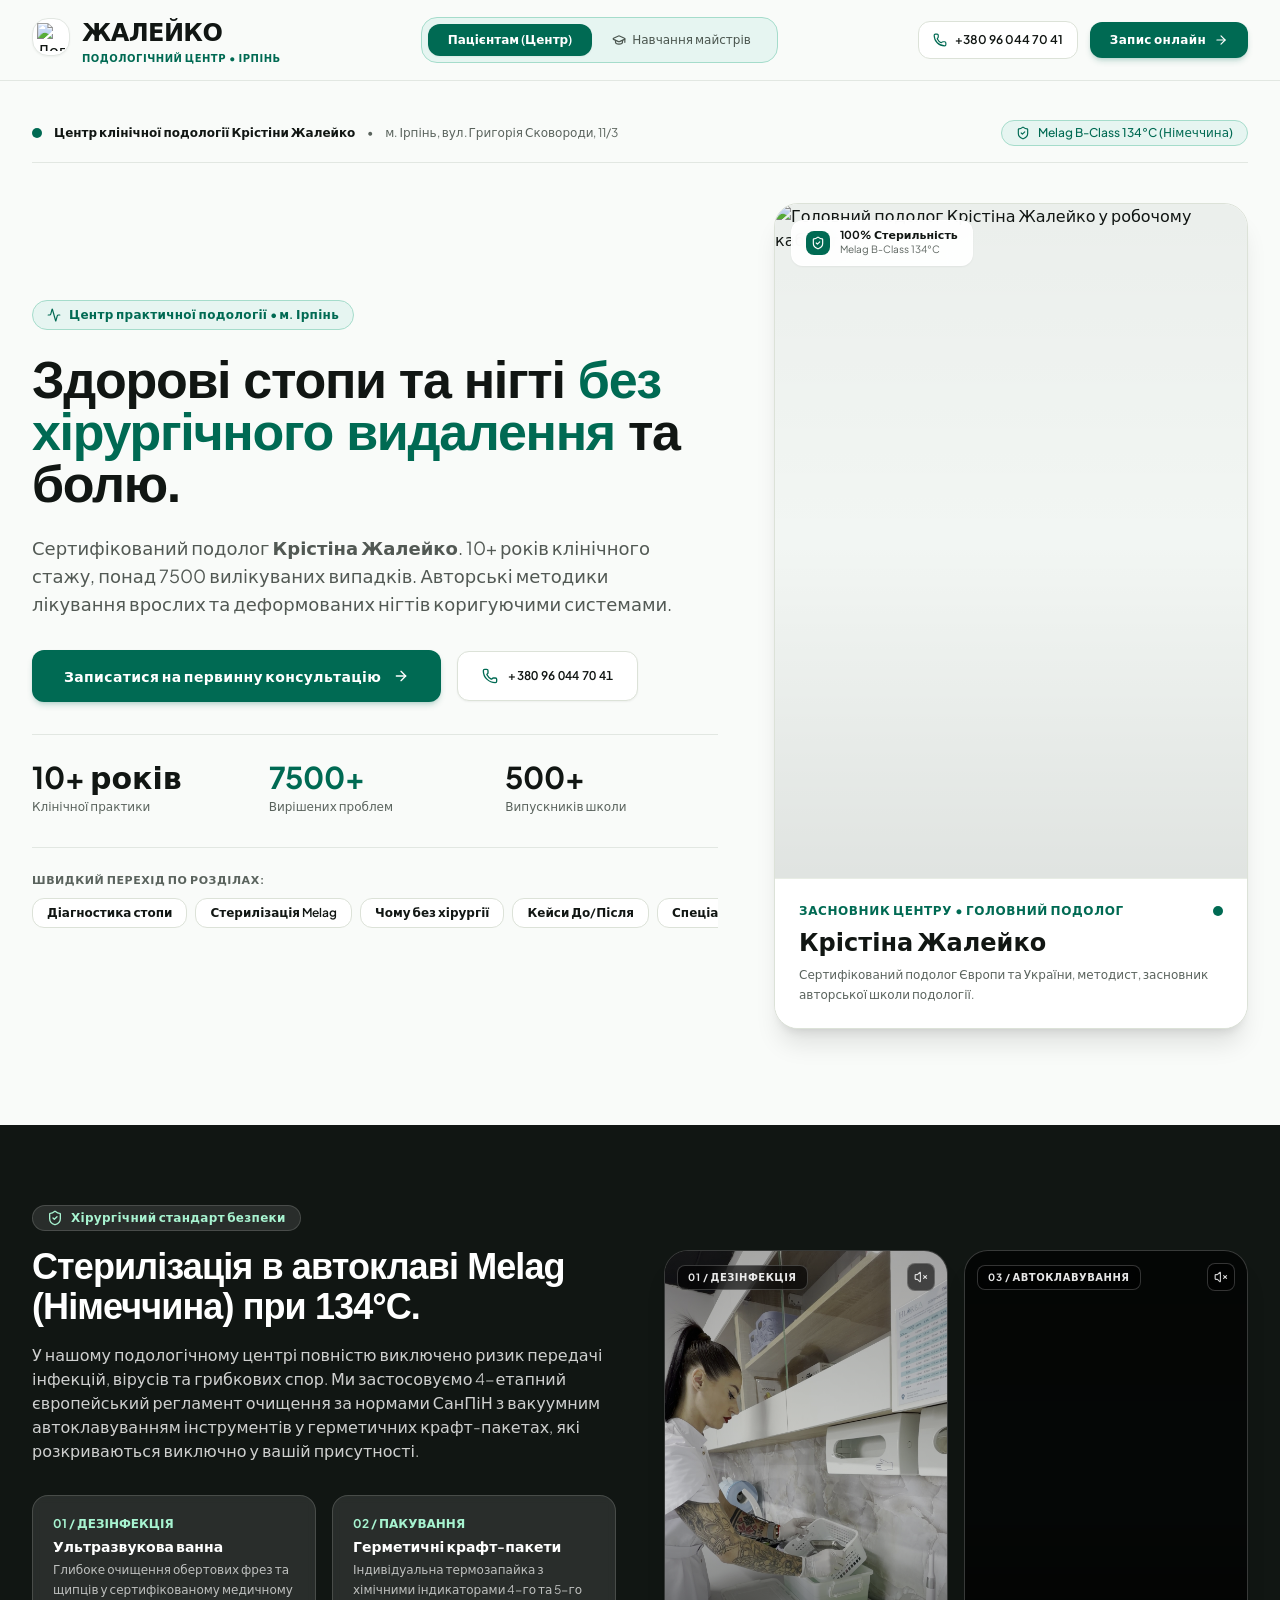
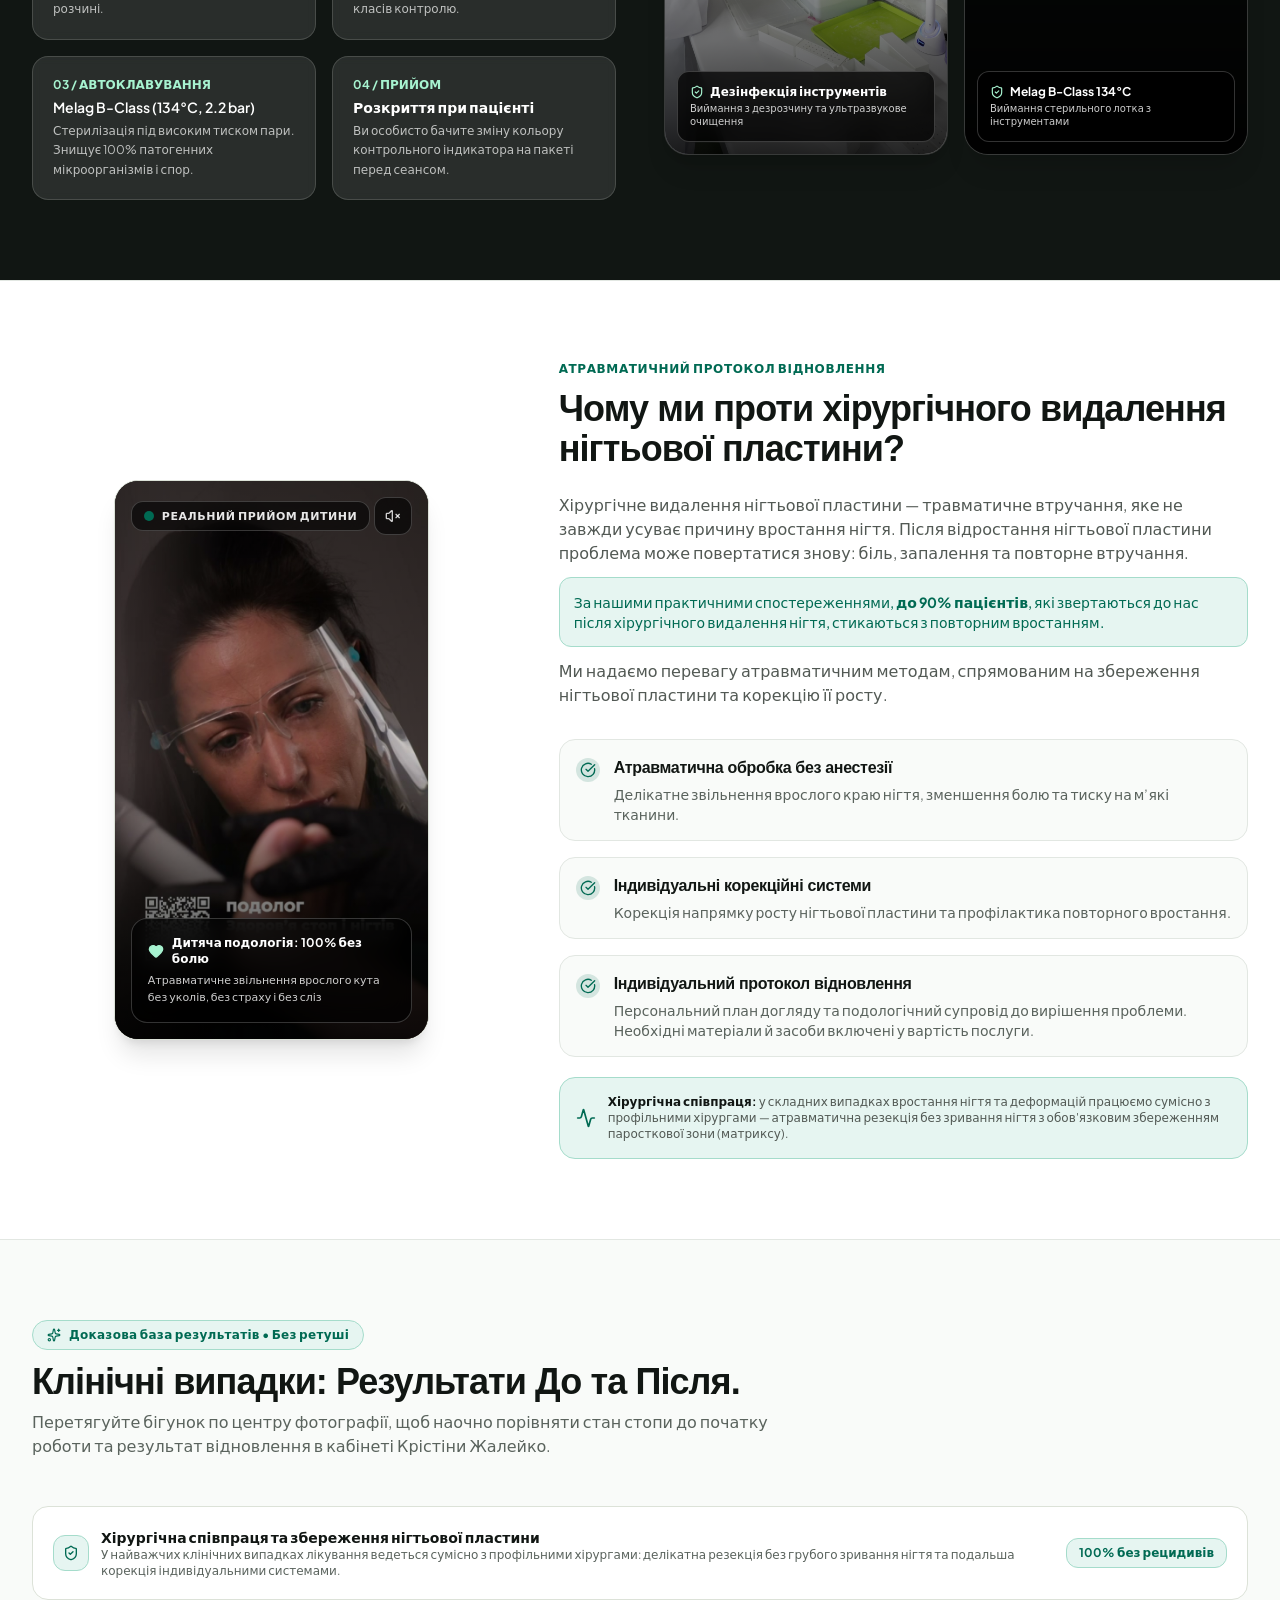
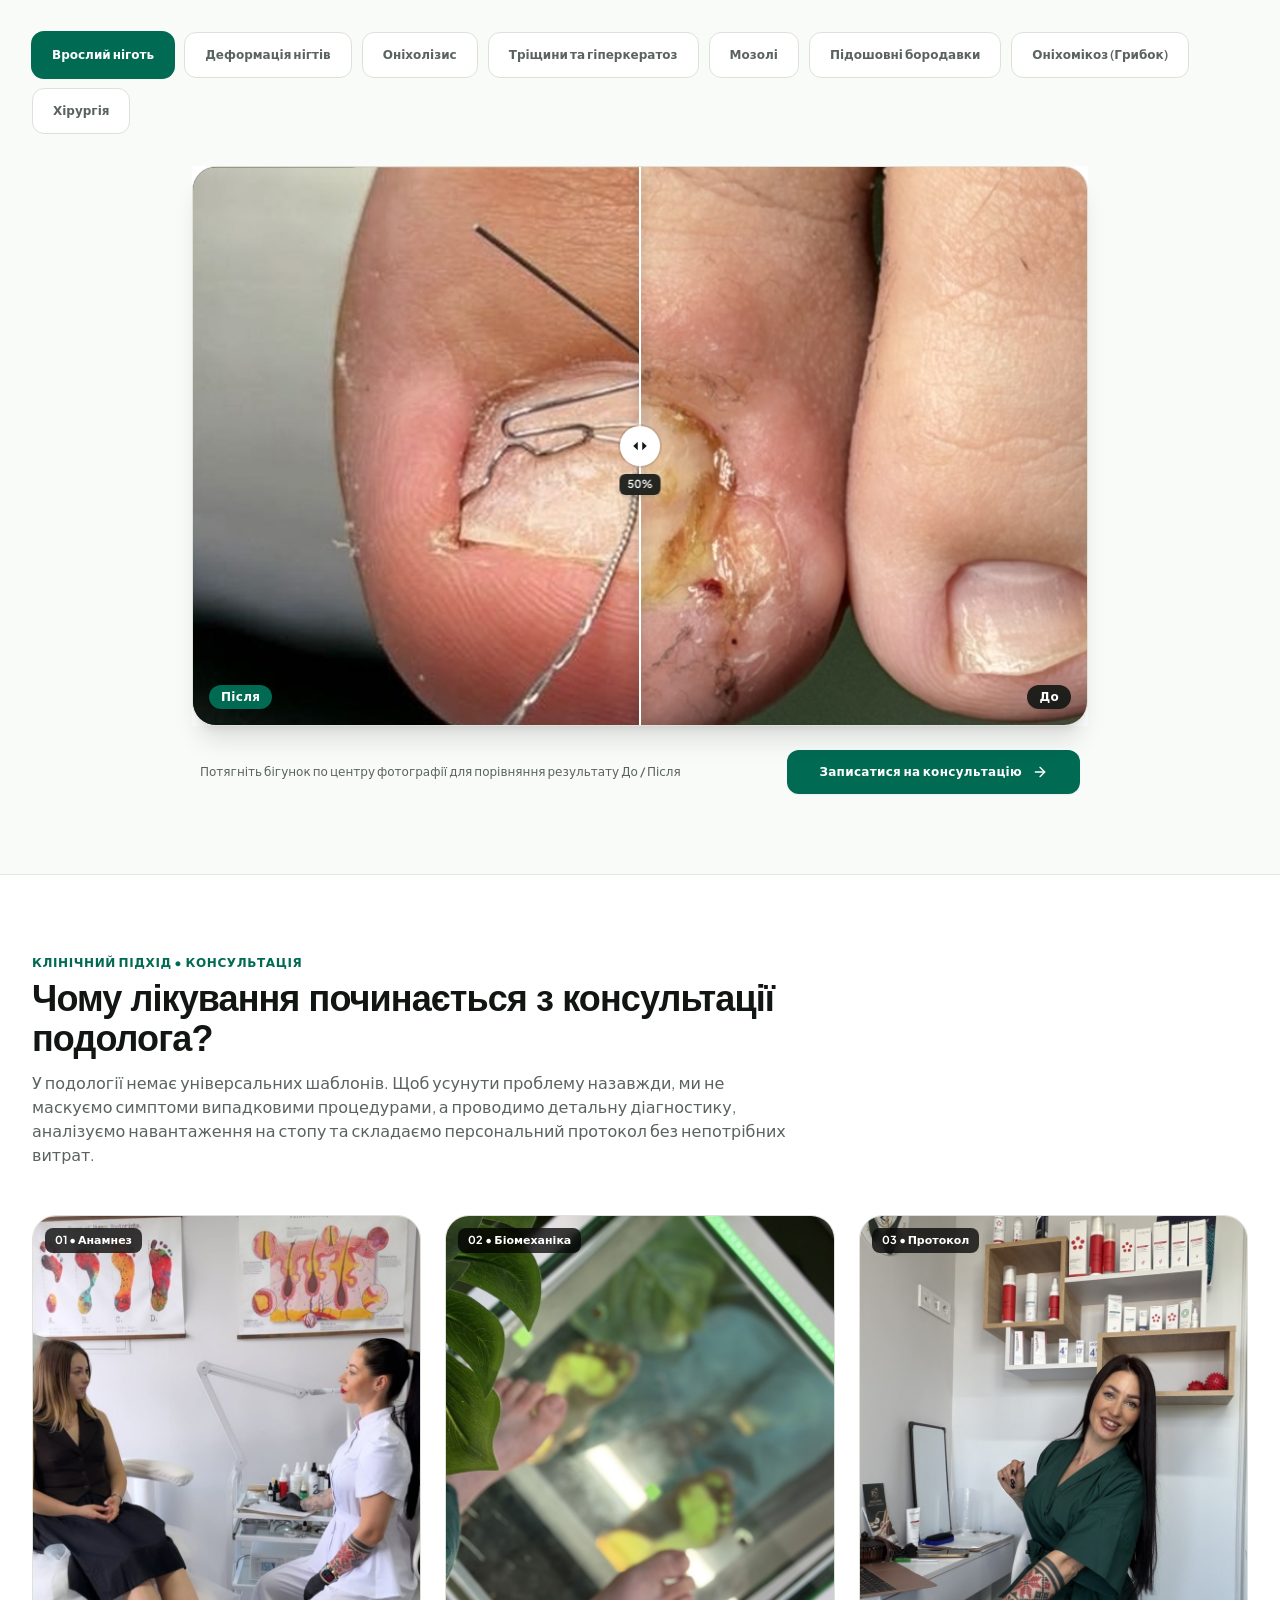
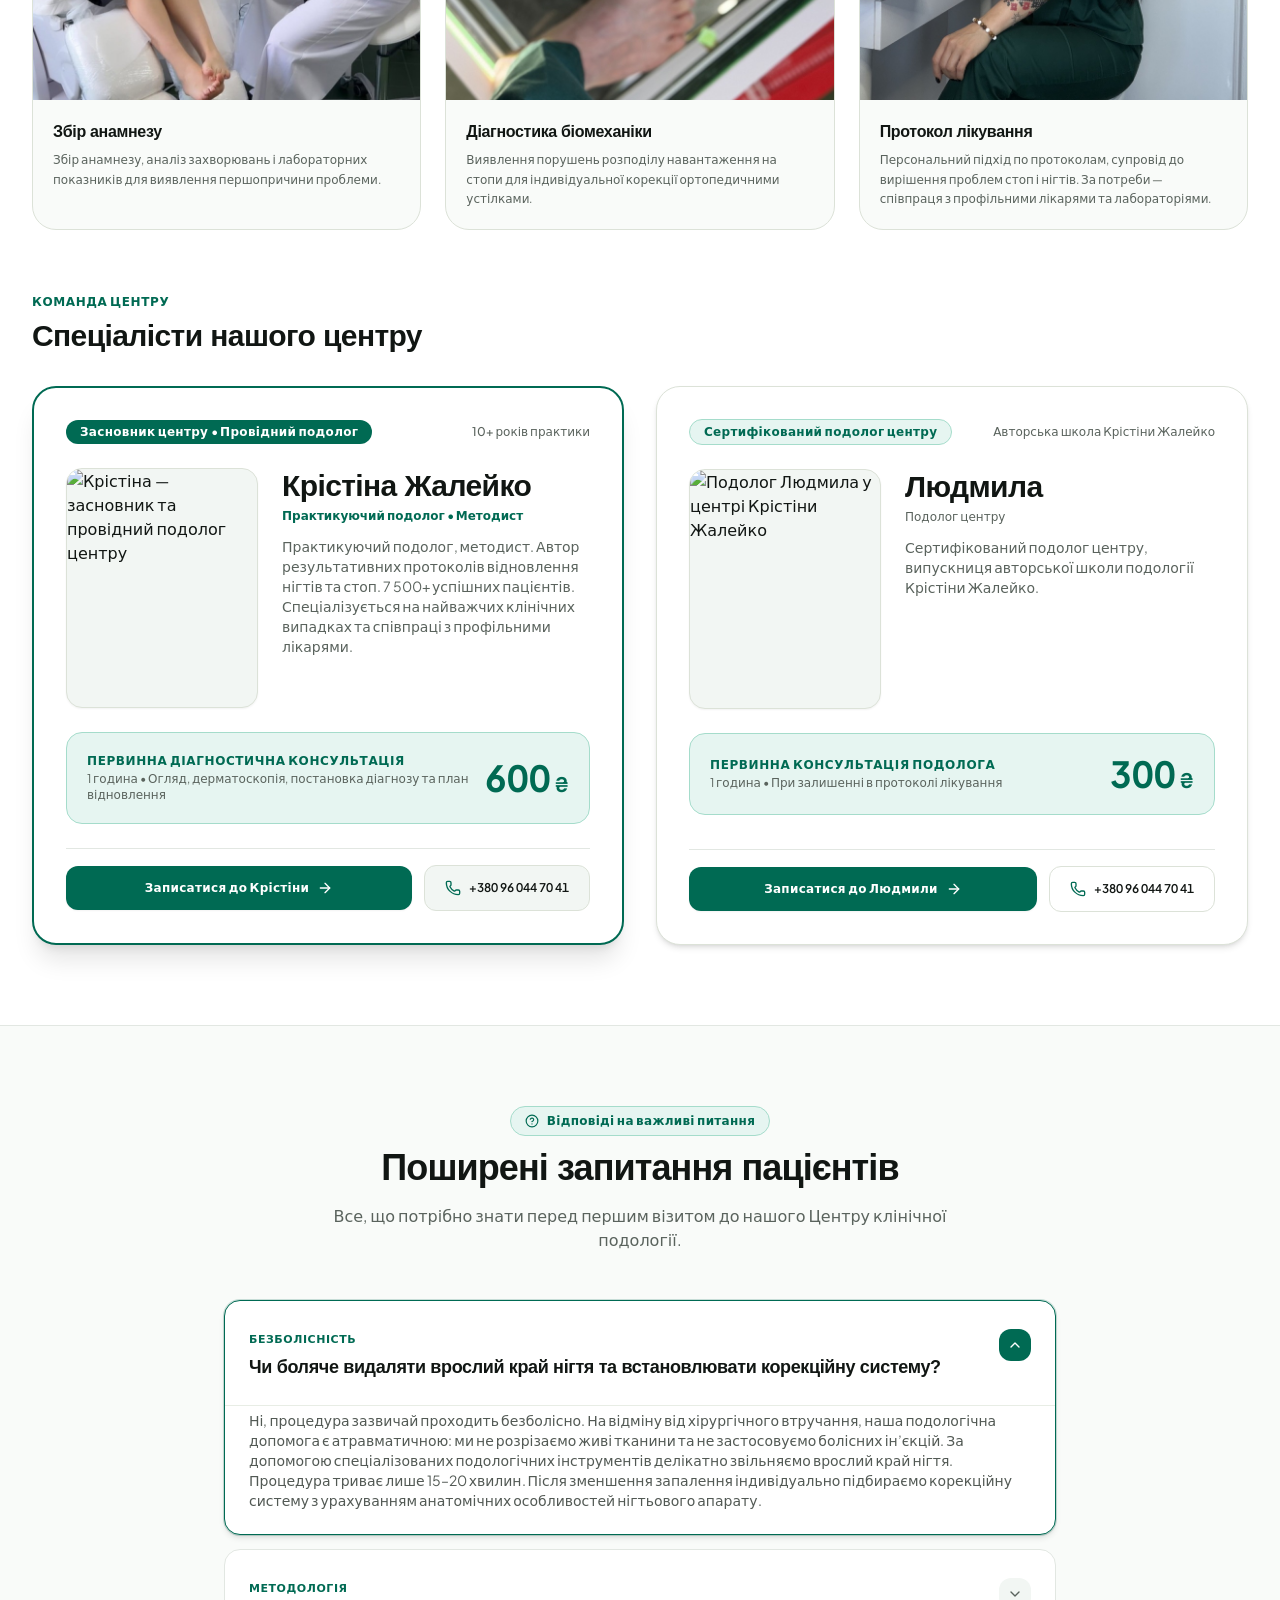
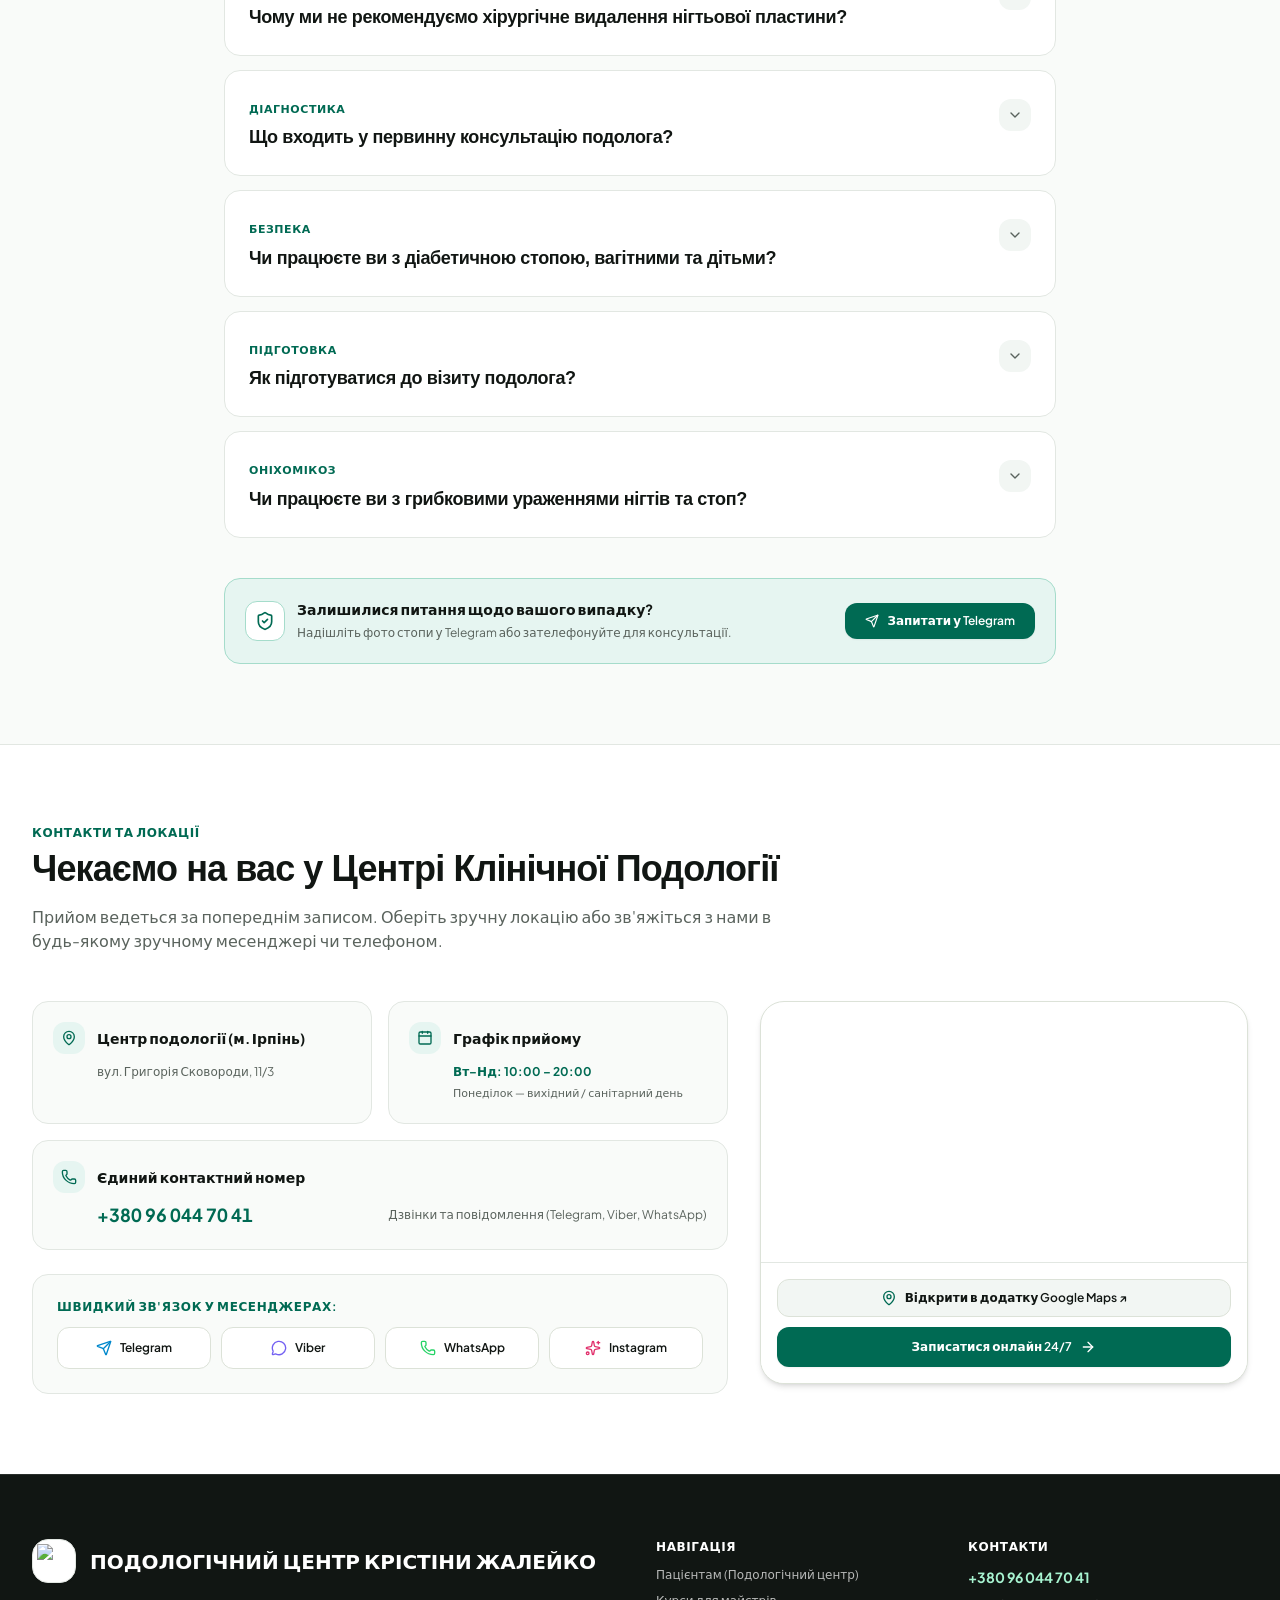
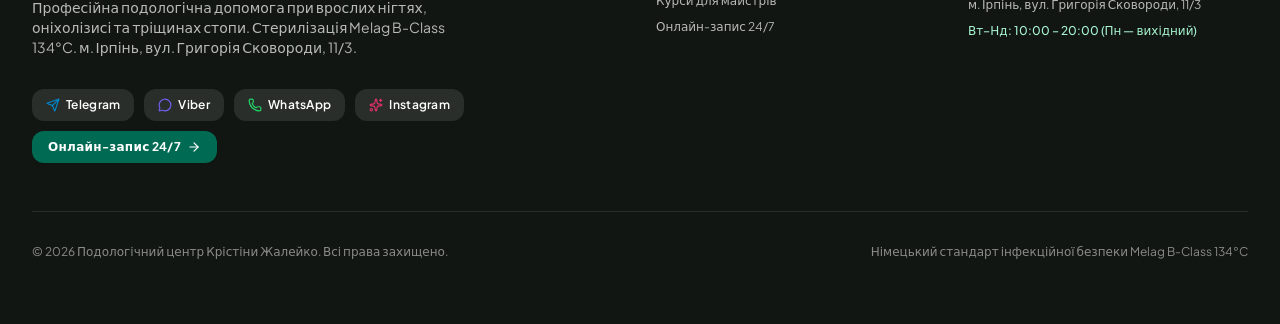
==== commit d4647ed1: "feat: add Surgery collaboration tab with foot X-rays, update Onycholysis & Fungus cases, and set wor" ====
--- a/index.html
+++ b/index.html
@@ -18,7 +18,7 @@
     <link rel="preconnect" href="https://fonts.googleapis.com">
     <link rel="preconnect" href="https://fonts.gstatic.com" crossorigin>
     <link href="https://fonts.googleapis.com/css2?family=Plus+Jakarta+Sans:ital,wght@0,300..800;1,300..800&display=swap" rel="stylesheet">
-    <script type="module" crossorigin src="./assets/index-BndW1Pv_.js"></script>
+    <script type="module" crossorigin src="./assets/index-DAF-ycM6.js"></script>
     <link rel="stylesheet" crossorigin href="./assets/index-C6reuUJZ.css">
   </head>
   <body class="bg-canvas text-obsidian min-h-screen selection:bg-forest selection:text-white">
